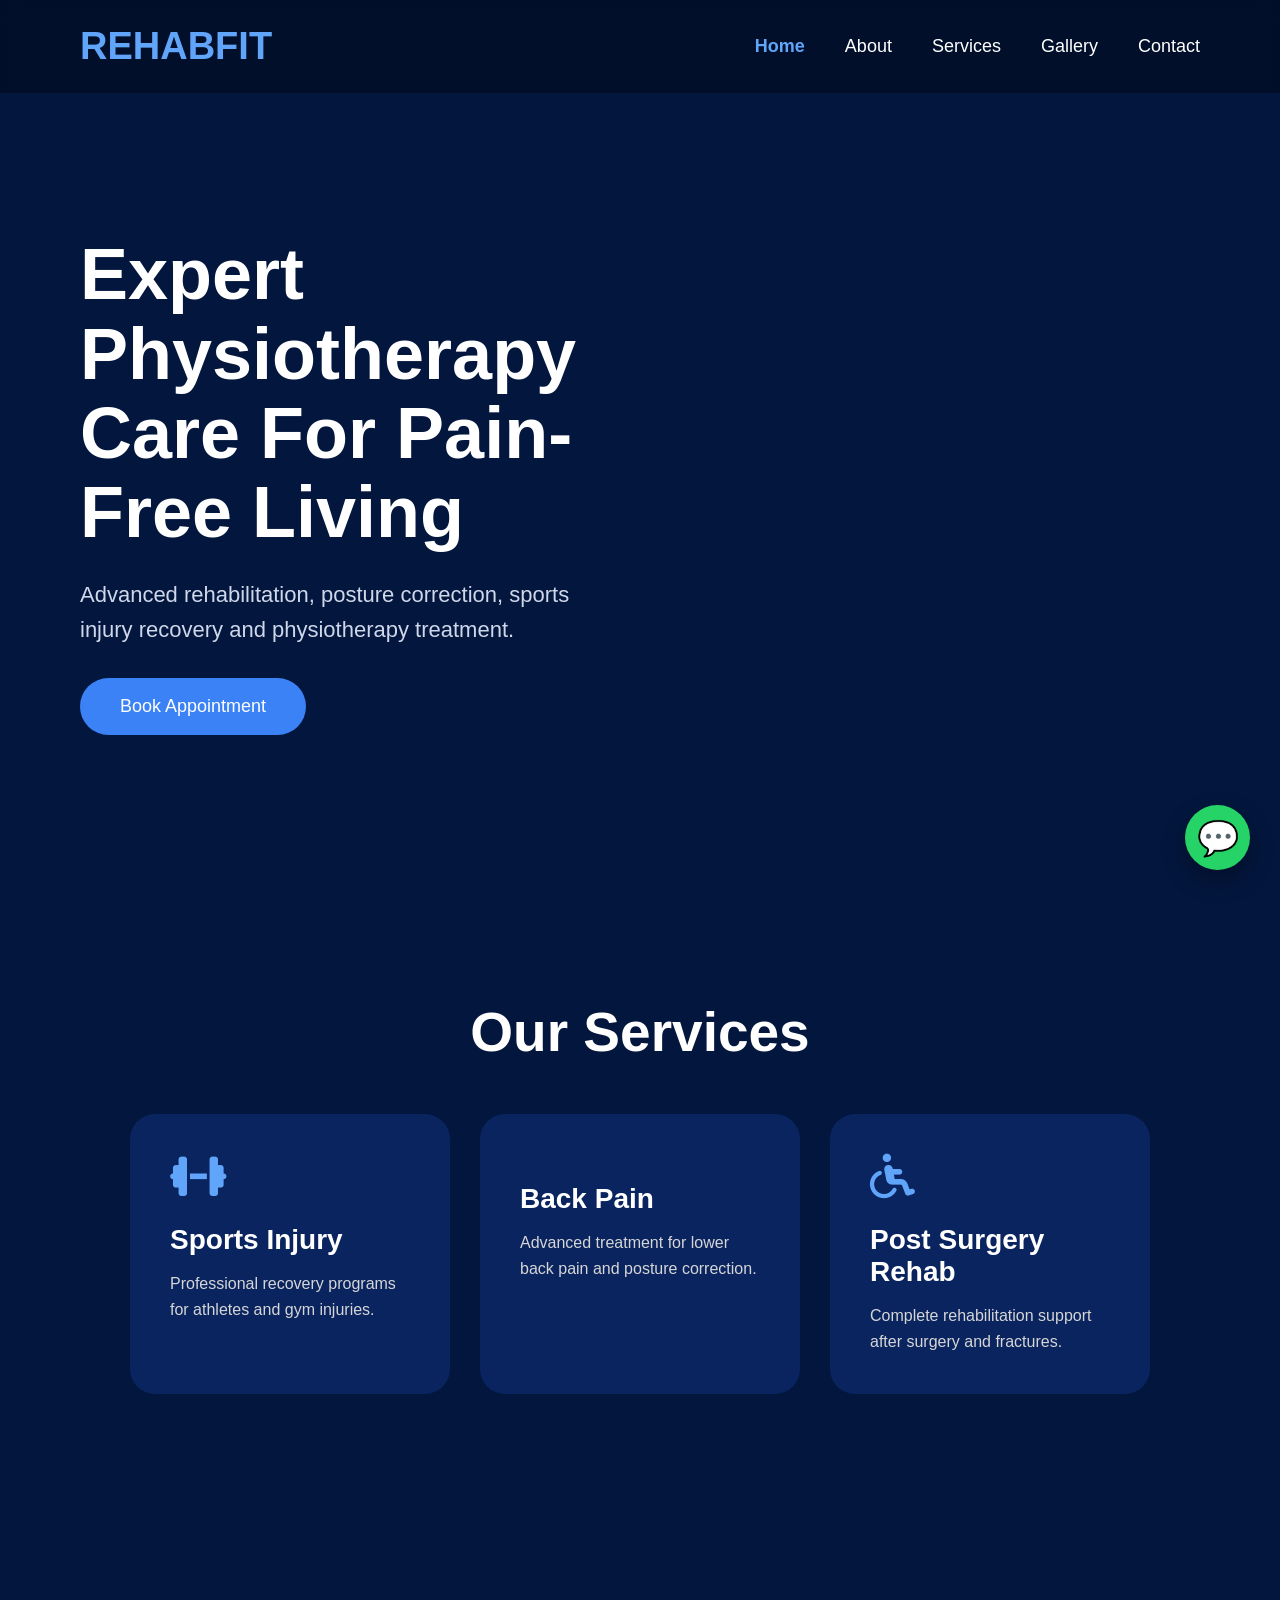
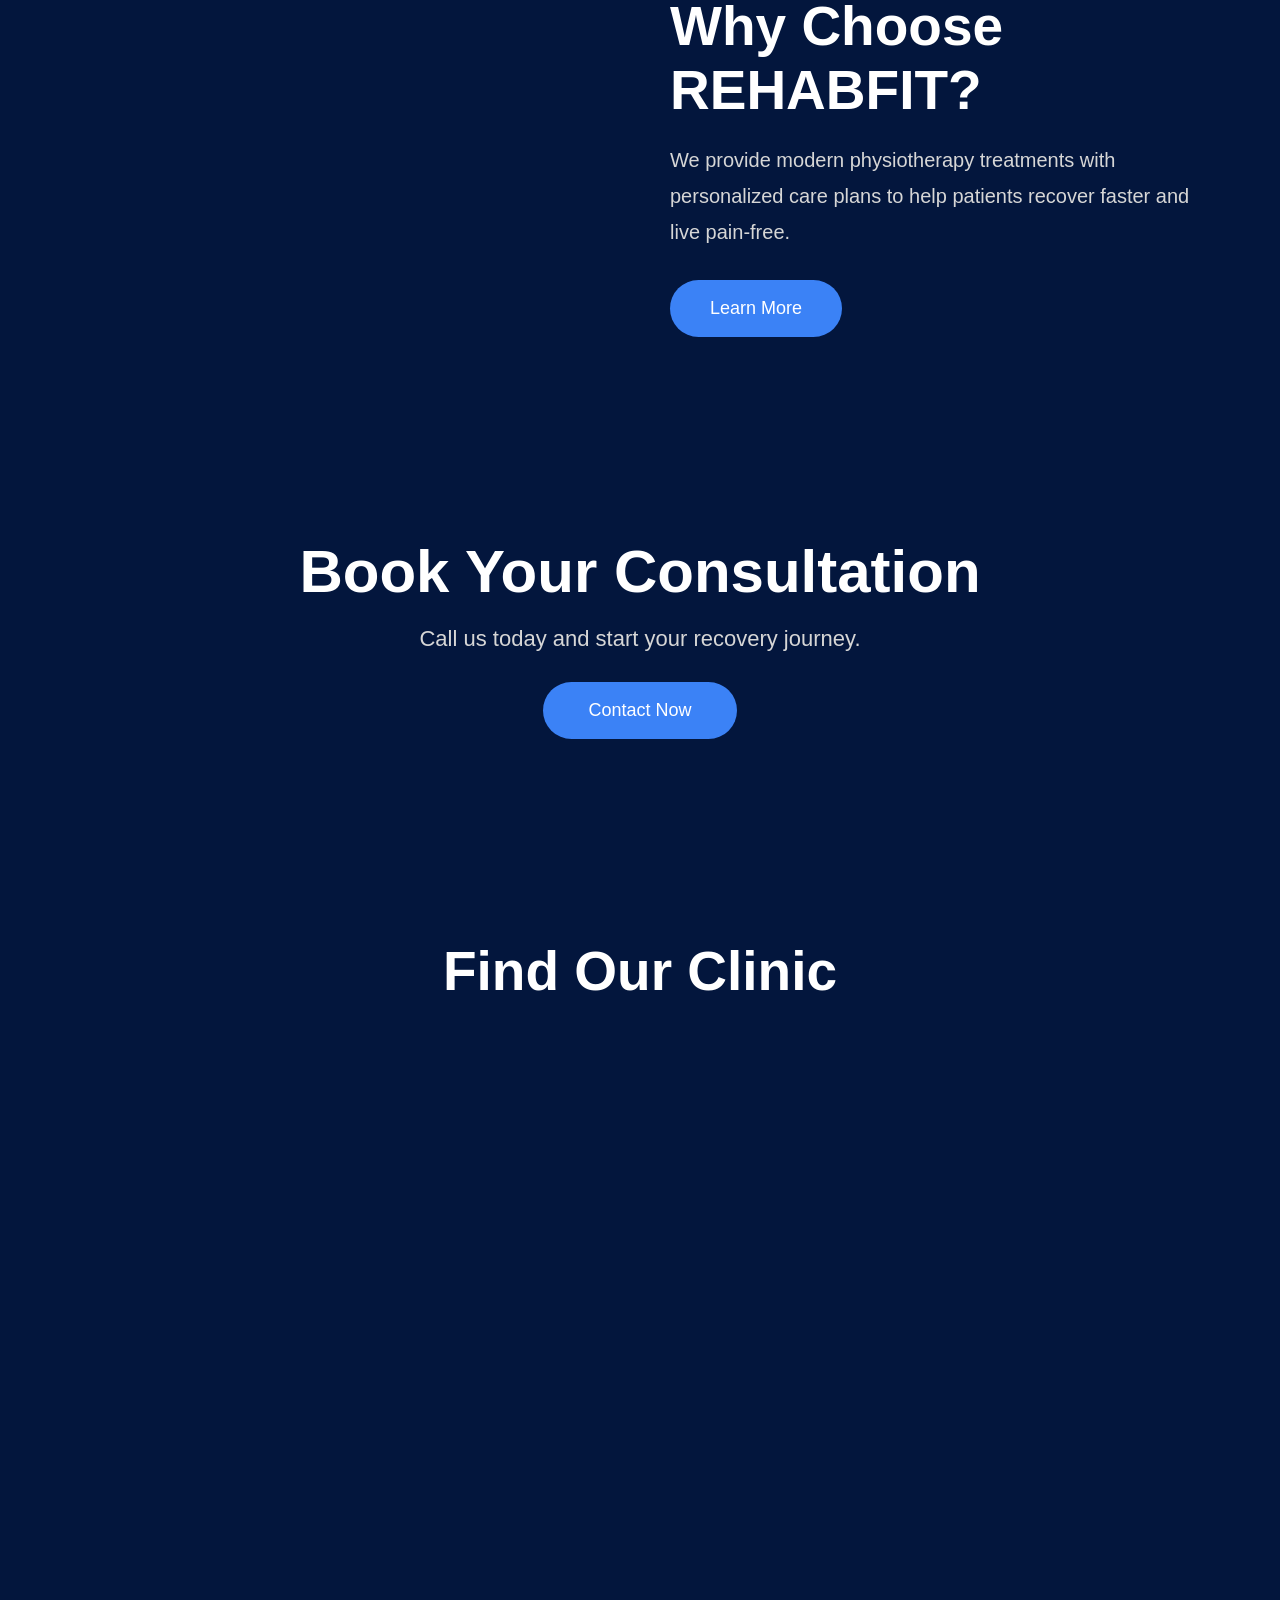
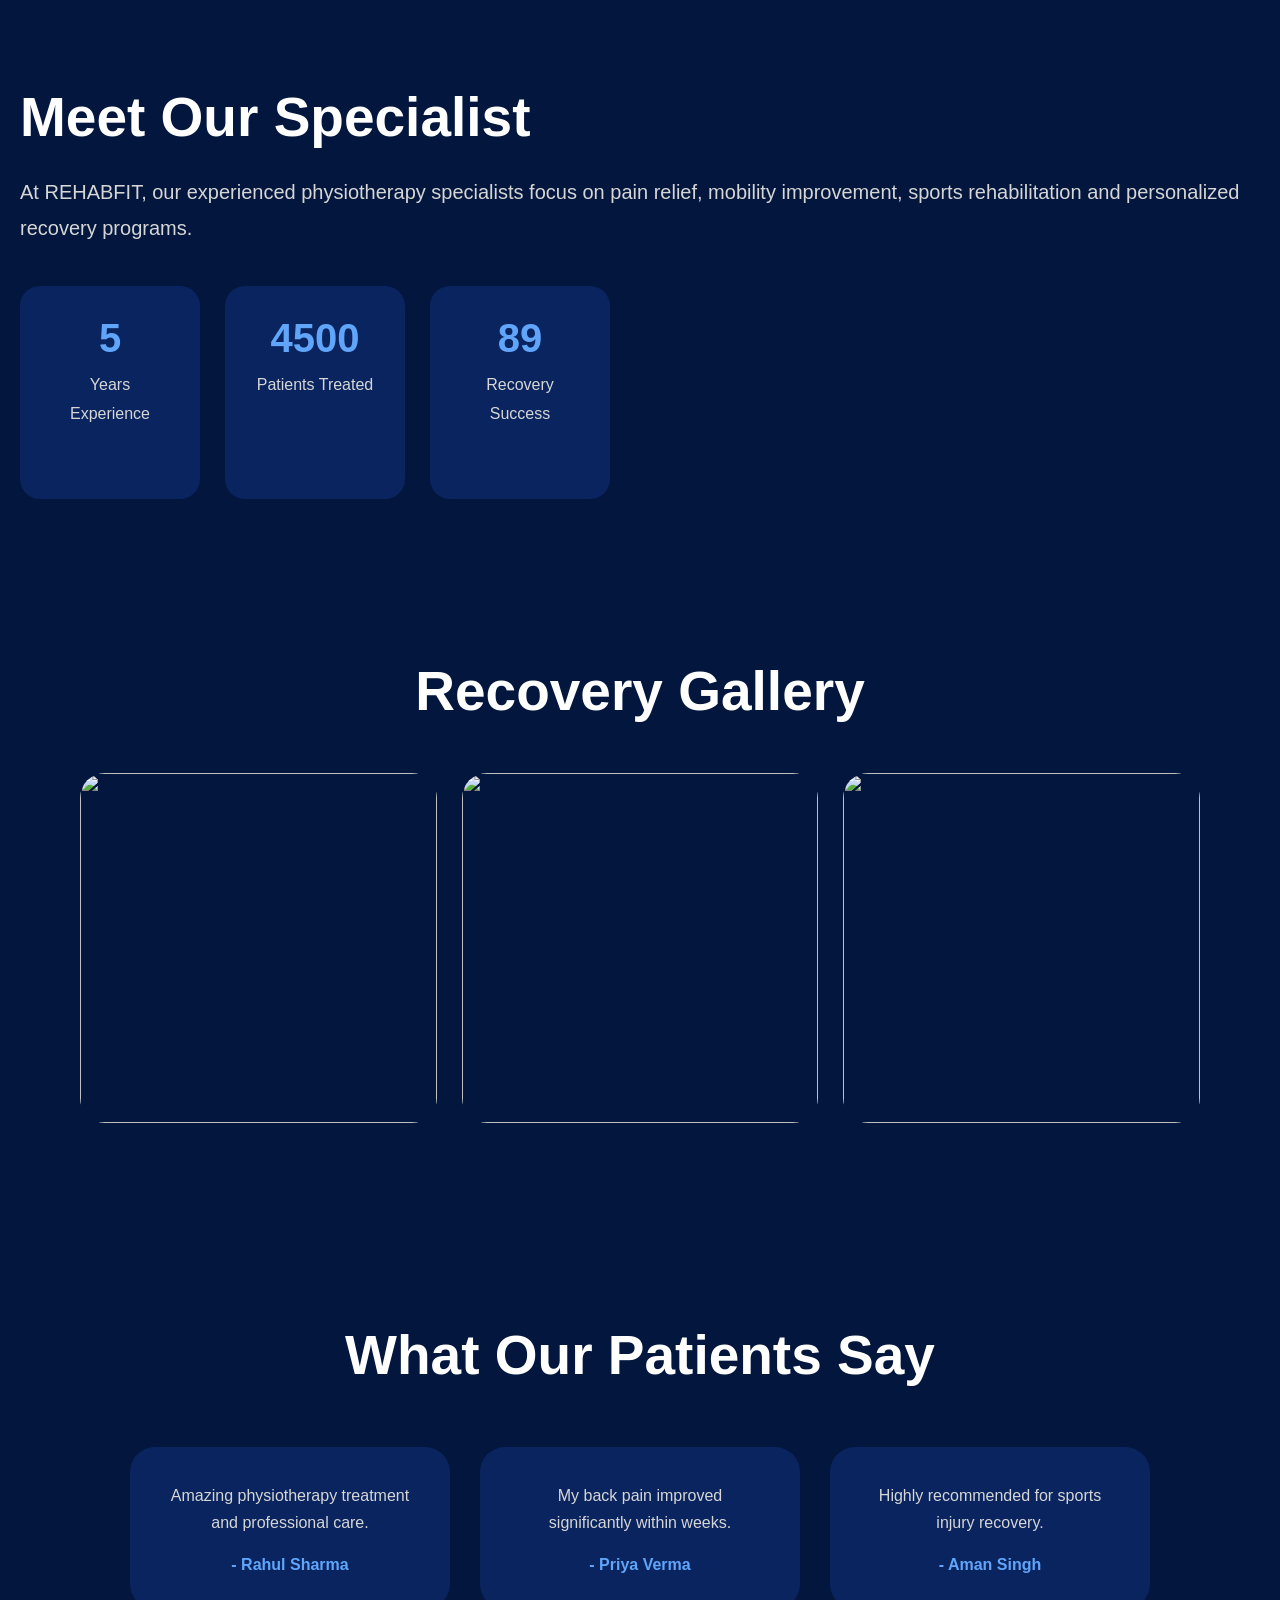
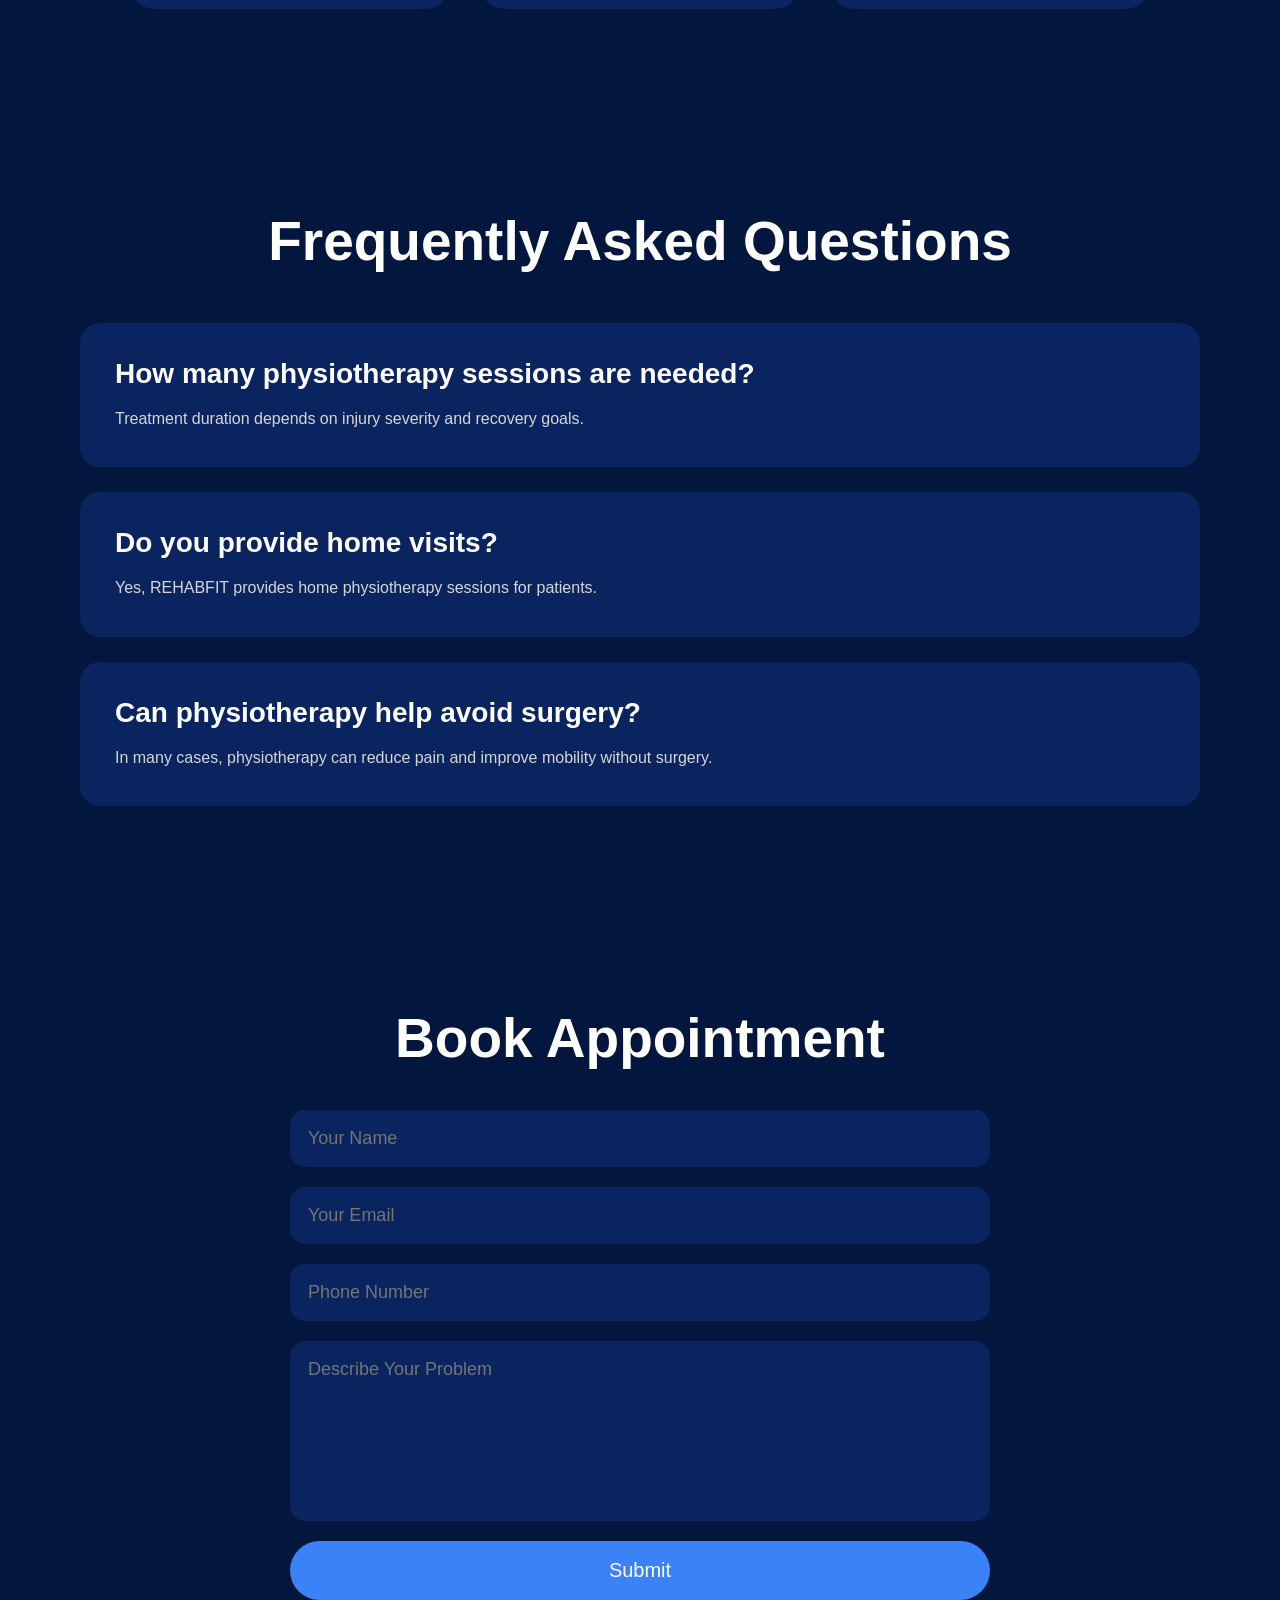
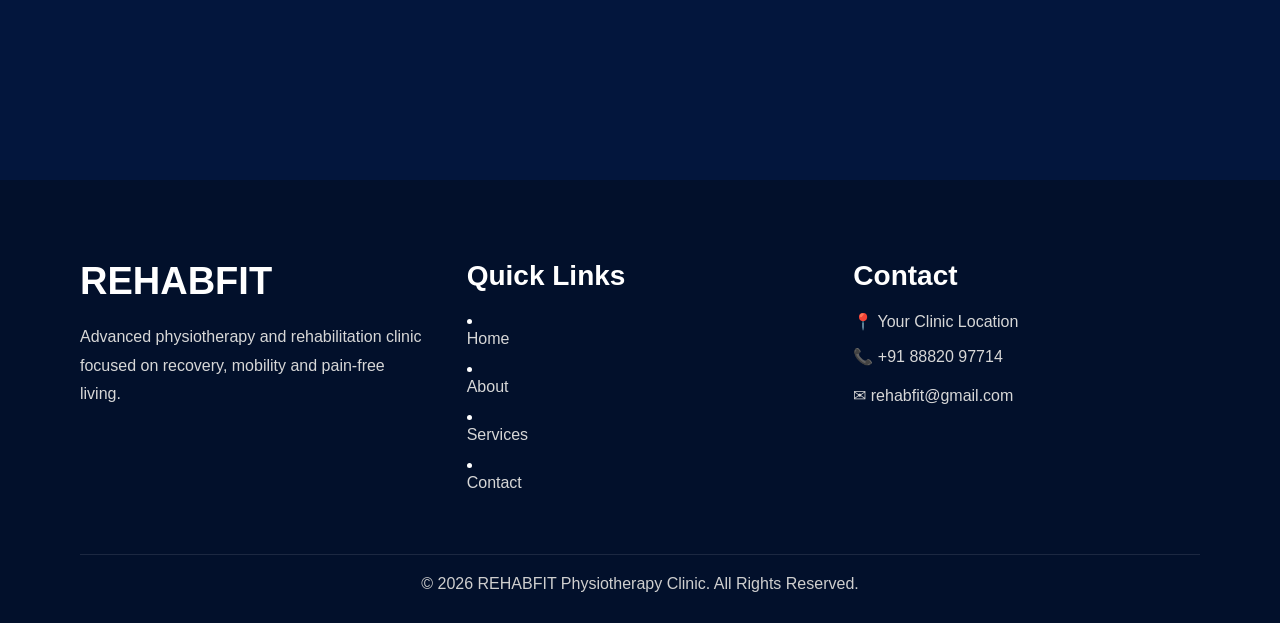
==== index.html @ 6aad3581 "Added mobile menu and premium footer" ====
<!DOCTYPE html>
<html lang="en">
<head>
  <meta charset="UTF-8" />
  <meta name="viewport" content="width=device-width, initial-scale=1.0"/>
  <title>REHABFIT Physiotherapy</title>
<link
    rel="stylesheet"
    href="https://unpkg.com/aos@2.3.1/dist/aos.css"
  />
    <link
    rel="stylesheet"
    href="https://cdnjs.cloudflare.com/ajax/libs/font-awesome/6.5.1/css/all.min.css"
  />
<link rel="stylesheet" href="style.css">

</head>

<body>
  <!-- LOADER -->

<div id="loader">

  <div class="spinner"></div>

  <h2>REHABFIT</h2>

</div>
<div id="progress-bar"></div>

  <!-- NAVBAR -->
<header>
  <nav class="navbar">

    <h1 class="logo">REHABFIT</h1>

    <div class="menu-toggle">
      ☰
    </div>

    <ul class="nav-links">
      <li><a class="active" href="index.html">Home</a></li>
      <li><a href="about.html">About</a></li>
      <li><a href="services.html">Services</a></li>
      <li><a href="gallery.html">Gallery</a></li>
      <li><a href="contact.html">Contact</a></li>
    </ul>

  </nav>
</header>

  <!-- HERO SECTION -->
  <section id="home" class="hero" data-aos="fade-up">

    <div class="hero-text">
      <h2>
        Expert Physiotherapy Care For Pain-Free Living
      </h2>

      <p>
        Advanced rehabilitation, posture correction, sports injury recovery and physiotherapy treatment.
      </p>

      <a href="#contact">
  <button>Book Appointment</button>
</a>
    </div>

    <div class="hero-image">
      <img src="https://images.unsplash.com/photo-1576091160550-2173dba999ef?q=80&w=1200&auto=format&fit=crop" alt="">
    </div>

  </section>

  <!-- SERVICES -->
  <section id="services" class="services" data-aos="fade-right">

    <h2>Our Services</h2>

    <div class="service-boxes">

      <div class="card">
  <i class="fa-solid fa-dumbbell"></i>

  <h3>Sports Injury</h3>

  <p>
    Professional recovery programs for athletes and gym injuries.
  </p>
</div>

      <div class="card">
  <i class="fa-solid fa-spine"></i>

  <h3>Back Pain</h3>

  <p>
    Advanced treatment for lower back pain and posture correction.
  </p>
</div>

      <div class="card">
  <i class="fa-solid fa-wheelchair"></i>

  <h3>Post Surgery Rehab</h3>

  <p>
    Complete rehabilitation support after surgery and fractures.
  </p>
</div>

    </div>

  </section>

  <!-- ABOUT -->
<section id="about" class="about" data-aos="fade-left">
    <div class="about-image">
      <img src="https://images.unsplash.com/photo-1516549655169-df83a0774514?q=80&w=1200&auto=format&fit=crop" alt="">
    </div>

    <div class="about-text">
      <h2>Why Choose REHABFIT?</h2>

      <p>
        We provide modern physiotherapy treatments with personalized care plans to help patients recover faster and live pain-free.
      </p>

      <a href="#about">
  <a href="about.html">
  <button>Learn More</button>
</a>
    </div>

  </section>

 <!-- CONTACT -->
<section id="contact" class="contact">

  <h2>Book Your Consultation</h2>

  <p>Call us today and start your recovery journey.</p>

  <a href="https://wa.me/918882097714" target="_blank">
    <button>Contact Now</button>
  </a>

  </section>

  <!-- GOOGLE MAP -->

<section class="map" data-aos="fade-right">

  <h2>Find Our Clinic</h2>

  <iframe
    src="https://www.google.com/maps?q=RehabFit&output=embed"
    width="100%"
    height="400"
    style="border:0;"
    allowfullscreen=""
    loading="lazy">
  </iframe>

</section>
  <!-- DOCTOR SECTION -->

<section class="doctor" data-aos="fade-up">
  <div class="doctor-image">
    <img src="https://images.unsplash.com/photo-1612349317150-e413f6a5b16d?q=80&w=1200&auto=format&fit=crop" alt="">
  </div>

  <div class="doctor-text">

    <h2>Meet Our Specialist</h2>

    <p>
      At REHABFIT, our experienced physiotherapy specialists focus on pain relief,
      mobility improvement, sports rehabilitation and personalized recovery programs.
    </p>

    <div class="stats">

      <div class="stat-box">
        <h3 class="counter" data-target="5">0</h3>
        <p>Years Experience</p>
      </div>

      <div class="stat-box">
        <h3 class="counter" data-target="5000">0</h3>
        <p>Patients Treated</p>
      </div>

      <div class="stat-box">
        <h3 class="counter" data-target="98">0</h3>
        <p>Recovery Success</p>
      </div>

    </div>

  </div>

</section>
<!-- GALLERY -->

<section class="gallery" data-aos="zoom-in">

  <h2>Recovery Gallery</h2>

  <div class="gallery-grid">

    <img src="https://images.unsplash.com/photo-1518611012118-696072aa579a?q=80&w=1200&auto=format&fit=crop">

    <img src="https://images.unsplash.com/photo-1571019614242-c5c5dee9f50b?q=80&w=1200&auto=format&fit=crop">

    <img src="https://images.unsplash.com/photo-1517836357463-d25dfeac3438?q=80&w=1200&auto=format&fit=crop">

  </div>

</section>
  <!-- TESTIMONIALS -->

<section class="testimonials" data-aos="zoom-in">
  <h2>What Our Patients Say</h2>

  <div class="review-container">

    <div class="review">
      <p>
        Amazing physiotherapy treatment and professional care.
      </p>

      <h4>- Rahul Sharma</h4>
    </div>

    <div class="review">
      <p>
        My back pain improved significantly within weeks.
      </p>

      <h4>- Priya Verma</h4>
    </div>

    <div class="review">
      <p>
        Highly recommended for sports injury recovery.
      </p>

      <h4>- Aman Singh</h4>
    </div>

  </div>

</section>
<!-- FAQ SECTION -->

<section class="faq">

  <h2>Frequently Asked Questions</h2>

  <div class="faq-container">

    <div class="faq-box">
      <h3>How many physiotherapy sessions are needed?</h3>

      <p>
        Treatment duration depends on injury severity and recovery goals.
      </p>
    </div>

    <div class="faq-box">
      <h3>Do you provide home visits?</h3>

      <p>
        Yes, REHABFIT provides home physiotherapy sessions for patients.
      </p>
    </div>

    <div class="faq-box">
      <h3>Can physiotherapy help avoid surgery?</h3>

      <p>
        In many cases, physiotherapy can reduce pain and improve mobility without surgery.
      </p>
    </div>

  </div>

</section>
<!-- APPOINTMENT FORM -->

<section class="appointment" data-aos="fade-up">
  <h2>Book Appointment</h2>

  <form>

    <input type="text" placeholder="Your Name">

    <input type="email" placeholder="Your Email">

    <input type="text" placeholder="Phone Number">

    <textarea placeholder="Describe Your Problem"></textarea>

    <button type="submit">Submit</button>

  </form>

</section>

<!-- FOOTER -->

<footer class="footer">

  <div class="footer-container">

    <div class="footer-box">
      <h2>REHABFIT</h2>

      <p>
        Advanced physiotherapy and rehabilitation clinic focused on recovery,
        mobility and pain-free living.
      </p>
    </div>

    <div class="footer-box">
      <h3>Quick Links</h3>

<li><a href="#home">Home</a></li>
<li><a href="#about">About</a></li>
<li><a href="#services">Services</a></li>
<li><a href="#contact">Contact</a></li>
    </div>

    <div class="footer-box">
      <h3>Contact</h3>

      <a 
  href="https://maps.app.goo.gl/jKjC3RJqLo8hixW28" 
  target="_blank"
>
  📍 Your Clinic Location
</a>
      <p>📞 +91 88820 97714</p>
      <p>✉ rehabfit@gmail.com</p>
    </div>

  </div>

  <div class="footer-bottom">
    © 2026 REHABFIT Physiotherapy Clinic. All Rights Reserved.
  </div>

</footer>

<!-- WHATSAPP -->

<script src="https://unpkg.com/aos@2.3.1/dist/aos.js"></script>

<script>
  AOS.init({
    duration: 1000,
    once: true
  });
</script>
<script>
const counters = document.querySelectorAll('.counter');

counters.forEach(counter => {
    counter.innerText = '0';

    const updateCounter = () => {
        const target = +counter.getAttribute('data-target') || +counter.innerText;
        const current = +counter.innerText;

        const increment = target / 100;

        if(current < target){
            counter.innerText = `${Math.ceil(current + increment)}`;
            setTimeout(updateCounter, 30);
        }
    }

    updateCounter();
});
</script>
<script>

const menuToggle = document.querySelector(".menu-toggle");
const navLinks = document.querySelector(".nav-links");

menuToggle.addEventListener("click", () => {
    navLinks.classList.toggle("active");
});

</script>
<a
  href="https://wa.me/918882097714"
  class="whatsapp-float"
  target="_blank"
>
  💬
</a>
<script>

window.addEventListener("load", () => {

  document.getElementById("loader").style.display = "none";

});

</script>
<script>

window.onscroll = () => {

    let scrollTop = document.documentElement.scrollTop;

    let height =
        document.documentElement.scrollHeight -
        document.documentElement.clientHeight;

    let scrolled = (scrollTop / height) * 100;

    document.getElementById("progress-bar").style.width =
        scrolled + "%";
};

</script>

</body>
</html>
---- style.css ----
*{
    margin:0;
    padding:0;
    box-sizing:border-box;
    font-family:Arial, Helvetica, sans-serif;
    scroll-behavior:smooth;
}

body{
    background:#03163d;
    color:white;
    overflow-x:hidden;
}

/* NAVBAR */

.navbar{
    position:fixed;
    top:0;
    width:100%;
    display:flex;
    justify-content:space-between;
    align-items:center;
    padding:25px 80px;
    background:rgba(0,0,0,0.3);
    backdrop-filter:blur(10px);
    z-index:1000;
}

.logo{
    font-size:38px;
    font-weight:bold;
    color:#60a5fa;
}

.nav-links{
    display:flex;
    list-style:none;
    gap:40px;
}

.nav-links a{
    text-decoration:none;
    color:white;
    font-size:18px;
    transition:0.3s;
}

.nav-links a:hover{
    color:#60a5fa;
}

/* HERO */

.hero{
    min-height:100vh;
    display:flex;
    justify-content:space-between;
    align-items:center;
    padding:150px 80px 80px;
    gap:60px;
}

.hero-text{
    width:50%;
    animation:slideLeft 1s ease;
}

.hero-text h2{
    font-size:72px;
    line-height:1.1;
    margin-bottom:25px;
}

.hero-text p{
    font-size:22px;
    color:#cfd7ea;
    margin-bottom:30px;
    line-height:1.6;
}

.hero-text button{
    padding:18px 40px;
    border:none;
    border-radius:40px;
    background:#3b82f6;
    color:white;
    font-size:18px;
    cursor:pointer;
    transition:0.3s;
}

.hero-text button:hover{
    transform:translateY(-5px);
    box-shadow:0 10px 30px rgba(59,130,246,0.4);
}

.hero-image{
    width:50%;
    animation:slideRight 1s ease;
}

.hero-image img{
    width:100%;
    border-radius:30px;
    box-shadow:0 20px 40px rgba(0,0,0,0.4);
}

/* SERVICES */

.services{
    padding:100px 80px;
}

.services h2{
    font-size:55px;
    margin-bottom:50px;
    text-align:center;
}

.service-boxes{
    display:flex;
    gap:30px;
    flex-wrap:wrap;
    justify-content:center;
}

.card{
    background:#0a245f;
    padding:40px;
    border-radius:25px;
    width:320px;
    transition:0.4s;
}

.card:hover{
    transform:translateY(-10px);
    background:#12347d;
}

.card h3{
    font-size:28px;
    margin-bottom:15px;
}

.card p{
    color:#d6d6d6;
    line-height:1.6;
}

/* ABOUT */

.about{
    display:flex;
    align-items:center;
    gap:60px;
    padding:100px 80px;
}

.about-image{
    width:50%;
}

.about-image img{
    width:100%;
    border-radius:25px;
}

.about-text{
    width:50%;
}

.about-text h2{
    font-size:55px;
    margin-bottom:20px;
}

.about-text p{
    font-size:20px;
    line-height:1.8;
    margin-bottom:30px;
    color:#d6d6d6;
}

.about-text button{
    padding:18px 40px;
    border:none;
    border-radius:40px;
    background:#3b82f6;
    color:white;
    font-size:18px;
}

/* TESTIMONIALS */

.testimonials{
    padding:100px 80px;
    text-align:center;
}

.testimonials h2{
    font-size:55px;
    margin-bottom:60px;
}

.review-container{
    display:flex;
    gap:30px;
    justify-content:center;
    flex-wrap:wrap;
}

.review{
    background:#0a245f;
    padding:35px;
    border-radius:25px;
    width:320px;
}

.review p{
    color:#d6d6d6;
    line-height:1.7;
    margin-bottom:20px;
}

.review h4{
    color:#60a5fa;
}

/* CONTACT */

.contact{
    text-align:center;
    padding:100px 20px;
}

.contact h2{
    font-size:60px;
    margin-bottom:20px;
}

.contact p{
    font-size:22px;
    margin-bottom:30px;
    color:#d6d6d6;
}

.contact button{
    padding:18px 45px;
    border:none;
    border-radius:40px;
    background:#3b82f6;
    color:white;
    font-size:18px;
}

/* WHATSAPP BUTTON */

.whatsapp{
    position:fixed;
    right:20px;
    bottom:20px;
    background:#25D366;
    color:white;
    padding:18px 22px;
    border-radius:50%;
    font-size:28px;
    text-decoration:none;
    box-shadow:0 10px 25px rgba(0,0,0,0.3);
}

/* ANIMATIONS */

@keyframes slideLeft{
    from{
        opacity:0;
        transform:translateX(-80px);
    }
    to{
        opacity:1;
        transform:translateX(0);
    }
}

@keyframes slideRight{
    from{
        opacity:0;
        transform:translateX(80px);
    }
    to{
        opacity:1;
        transform:translateX(0);
    }
}

/* MOBILE */

@media(max-width:900px){

    .navbar{
        padding:20px;
    }

    .nav-links{
        display:none;
    }

    .hero{
        flex-direction:column;
        padding:140px 20px 40px;
    }

    .hero-text,
    .hero-image,
    .about-text,
    .about-image{
        width:100%;
    }

    .hero-text h2{
        font-size:45px;
    }

    .about{
        flex-direction:column;
        padding:50px 20px;
    }

    .services{
        padding:60px 20px;
    }

    .testimonials{
        padding:60px 20px;
    }

    .contact h2{
        font-size:42px;
    }
}
/* APPOINTMENT */

.appointment{
    padding:100px 20px;
    text-align:center;
}

.appointment h2{
    font-size:55px;
    margin-bottom:40px;
}

form{
    max-width:700px;
    margin:auto;
    display:flex;
    flex-direction:column;
    gap:20px;
}

input,
textarea{
    padding:18px;
    border:none;
    border-radius:15px;
    font-size:18px;
    background:#0a245f;
    color:white;
}

textarea{
    height:180px;
    resize:none;
}

form button{
    padding:18px;
    border:none;
    border-radius:40px;
    background:#3b82f6;
    color:white;
    font-size:20px;
    cursor:pointer;
}
/* DOCTOR SECTION */

.doctor{
    display:flex;
    align-items:center;
    justify-content:space-between;
    gap:60px;
    padding:100px 80px;
}

.doctor-image{
    width:45%;
}

.doctor-image img{
    width:100%;
    border-radius:30px;
}

.doctor-text{
    width:55%;
}

.doctor-text h2{
    font-size:55px;
    margin-bottom:25px;
}

.doctor-text p{
    font-size:20px;
    color:#d6d6d6;
    line-height:1.8;
    margin-bottom:40px;
}

.stats{
    display:flex;
    gap:25px;
    flex-wrap:wrap;
}

.stat-box{
    background:#0a245f;
    padding:30px;
    border-radius:20px;
    width:180px;
    text-align:center;
}

.stat-box h3{
    font-size:40px;
    color:#60a5fa;
    margin-bottom:10px;
}

.stat-box p{
    font-size:16px;
}
.doctor{
    flex-direction:column;
    padding:60px 20px;
}

.doctor-image,
.doctor-text{
    width:100%;
}
.map{
    padding:100px 80px;
}

.map h2{
    text-align:center;
    font-size:55px;
    margin-bottom:40px;
}

.map iframe{
    border-radius:25px;
}

/* MAP */

.map-container{
    margin-top:50px;
    border-radius:25px;
    overflow:hidden;
}
.gallery{
    padding:100px 80px;
}

.gallery h2{
    text-align:center;
    font-size:55px;
    margin-bottom:50px;
}

.gallery-grid{
    display:grid;
    grid-template-columns:repeat(3,1fr);
    gap:25px;
}

.gallery-grid img{
    width:100%;
    border-radius:25px;
    height:350px;
    object-fit:cover;
    transition:0.4s;
}

.gallery-grid img:hover{
    transform:scale(1.05);
}
/* PREMIUM FOOTER */

.footer{
    background:#02112f;
    padding:80px 20px 30px;
}

.footer-container{
    display:flex;
    justify-content:space-between;
    gap:40px;
    flex-wrap:wrap;
}

.footer-box{
    width:300px;
}

.footer-box h2,
.footer-box h3{
    margin-bottom:20px;
}

.footer-box p{
    color:#cbd5e1;
    line-height:1.8;
    margin-bottom:10px;
}

.footer-box a{
    display:block;
    color:#cbd5e1;
    text-decoration:none;
    margin-bottom:12px;
}

.footer-box a:hover{
    color:#60a5fa;
}

.footer-bottom{
    text-align:center;
    margin-top:50px;
    color:#94a3b8;
}
/* MOBILE MENU */

.menu-toggle{
    display:none;
    font-size:35px;
    cursor:pointer;
}

@media(max-width:900px){

    .menu-toggle{
        display:block;
    }

    .nav-links{
        position:absolute;
        top:90px;
        right:0;
        background:#02112f;
        width:100%;
        flex-direction:column;
        align-items:center;
        padding:30px 0;
        display:none;
    }

    .nav-links.active{
        display:flex;
    }
}
/* WHATSAPP FLOAT */

.whatsapp-float{
    position:fixed;
    bottom:30px;
    right:30px;
    width:65px;
    height:65px;
    background:#25d366;
    color:white;
    border-radius:50%;
    display:flex;
    align-items:center;
    justify-content:center;
    font-size:34px;
    text-decoration:none;
    box-shadow:0 10px 25px rgba(0,0,0,0.3);
    z-index:999;
    transition:0.3s;
}

.whatsapp-float:hover{
    transform:scale(1.1);
}
/* FOOTER */

.footer{
    background:#02102b;
    padding:80px 80px 30px;
    margin-top:80px;
}

.footer-content{
    display:flex;
    justify-content:space-between;
    gap:50px;
    flex-wrap:wrap;
}

.footer-box{
    flex:1;
    min-width:250px;
}

.footer-box h2{
    font-size:38px;
    margin-bottom:20px;
}

.footer-box h3{
    font-size:28px;
    margin-bottom:20px;
}

.footer-box p{
    color:#d7d7d7;
    line-height:1.8;
    margin-bottom:10px;
}

.footer-box a{
    display:block;
    color:#d7d7d7;
    text-decoration:none;
    margin-bottom:12px;
    transition:0.3s;
}

.footer-box a:hover{
    color:#3b82f6;
    transform:translateX(5px);
}

.footer-bottom{
    text-align:center;
    margin-top:50px;
    padding-top:20px;
    border-top:1px solid rgba(255,255,255,0.1);
    color:#cfcfcf;
}
.card i{
    font-size:45px;
    color:#60a5fa;
    margin-bottom:25px;
    transition:0.3s;
}

.card:hover i{
    transform:scale(1.2) rotate(5deg);
}
.footer-box a{
    color:#d7d7d7;
    text-decoration:none;
    margin-bottom:12px;
    display:block;
    transition:0.3s;
}

.footer-box a:hover{
    color:#3b82f6;
    transform:translateX(5px);
}/* FAQ */

.faq{
    padding:100px 80px;
}

.faq h2{
    text-align:center;
    font-size:55px;
    margin-bottom:50px;
}

.faq-container{
    display:flex;
    flex-direction:column;
    gap:25px;
}

.faq-box{
    background:#0a245f;
    padding:35px;
    border-radius:20px;
    transition:0.3s;
}

.faq-box:hover{
    transform:translateY(-5px);
    background:#12347d;
}

.faq-box h3{
    margin-bottom:15px;
    font-size:28px;
}

.faq-box p{
    color:#d6d6d6;
    line-height:1.7;
}
/* LOADER */

#loader{
    position:fixed;
    width:100%;
    height:100vh;
    background:#03163d;
    display:flex;
    flex-direction:column;
    justify-content:center;
    align-items:center;
    z-index:99999;
}

.spinner{
    width:80px;
    height:80px;
    border:8px solid rgba(255,255,255,0.2);
    border-top:8px solid #60a5fa;
    border-radius:50%;
    animation:spin 1s linear infinite;
    margin-bottom:25px;
}

#loader h2{
    font-size:42px;
    letter-spacing:3px;
    color:white;
}

@keyframes spin{
    100%{
        transform:rotate(360deg);
    }
}
/* SCROLL PROGRESS BAR */

#progress-bar{
    position:fixed;
    top:0;
    left:0;
    width:0%;
    height:5px;
    background:#60a5fa;
    z-index:999999;
    transition:0.1s;
}
/* ACTIVE NAVBAR */

.nav-links a.active{
    color:#60a5fa;
    font-weight:bold;
}
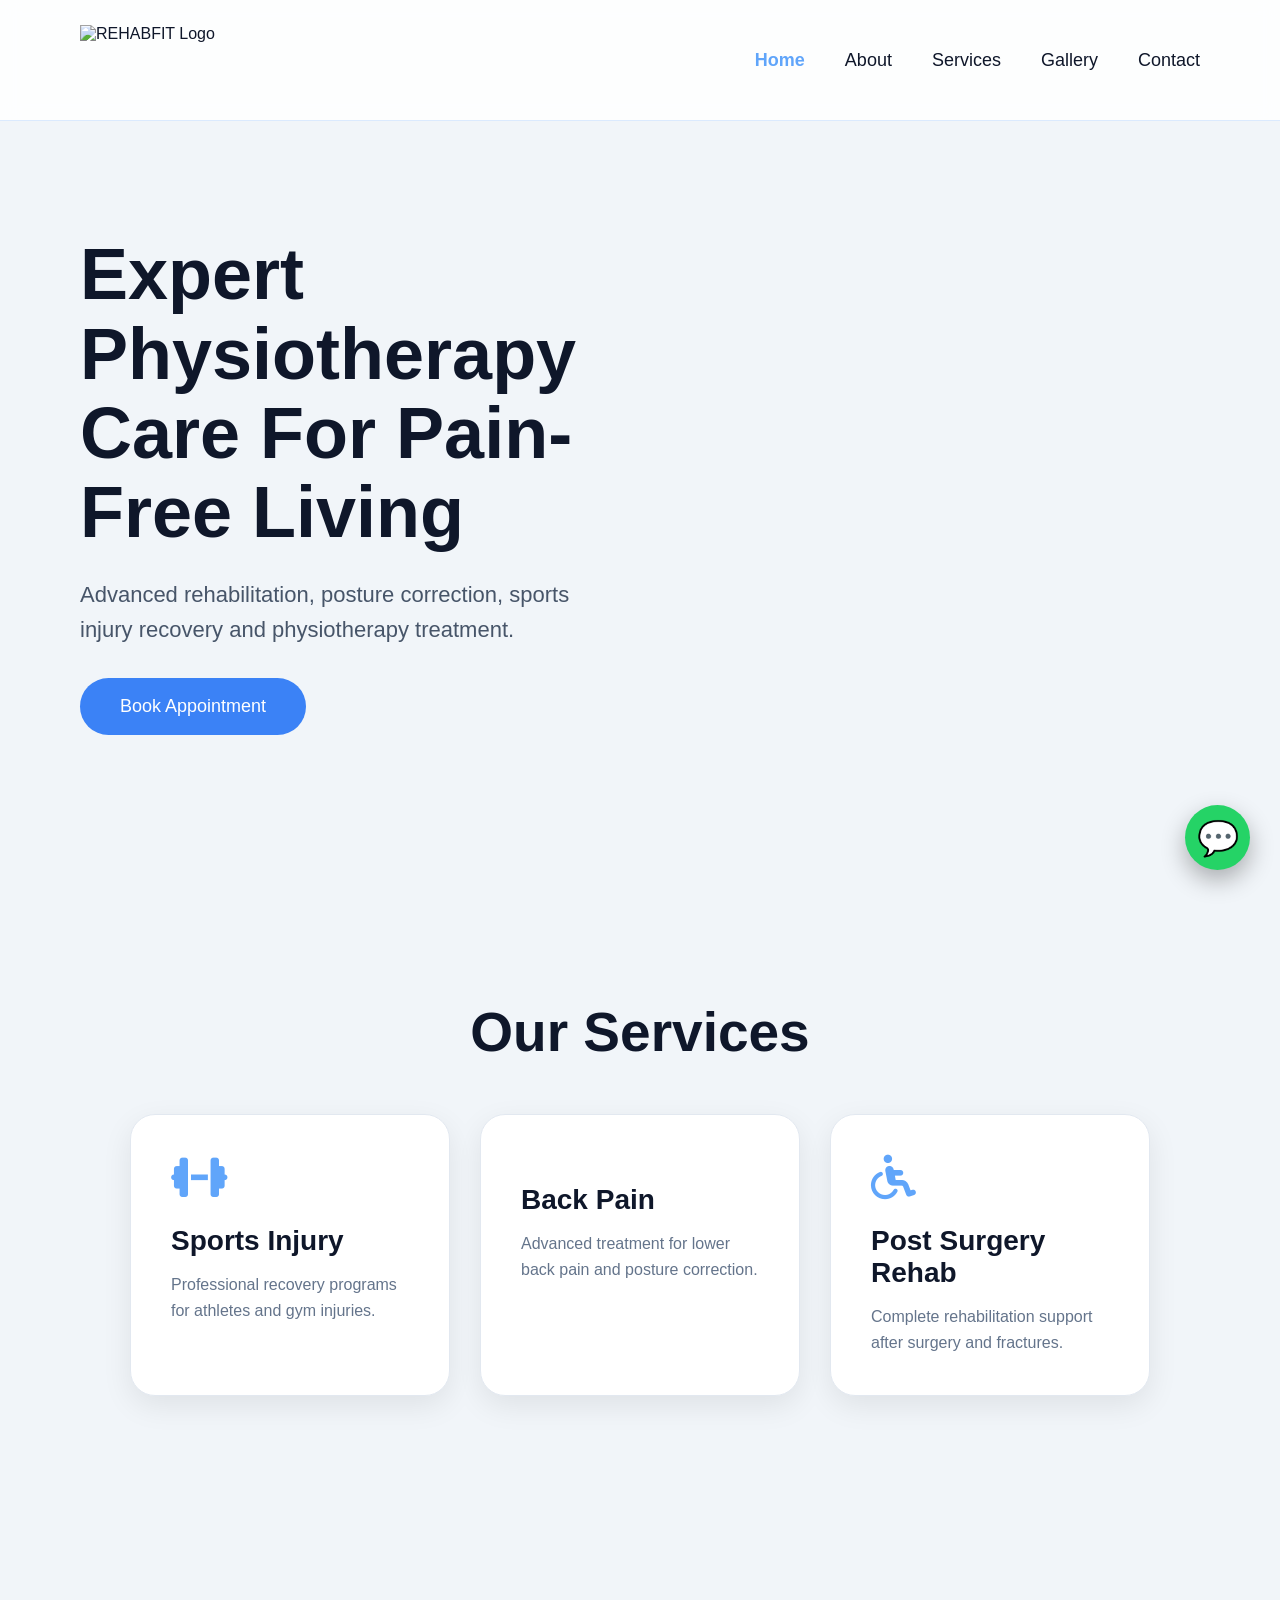
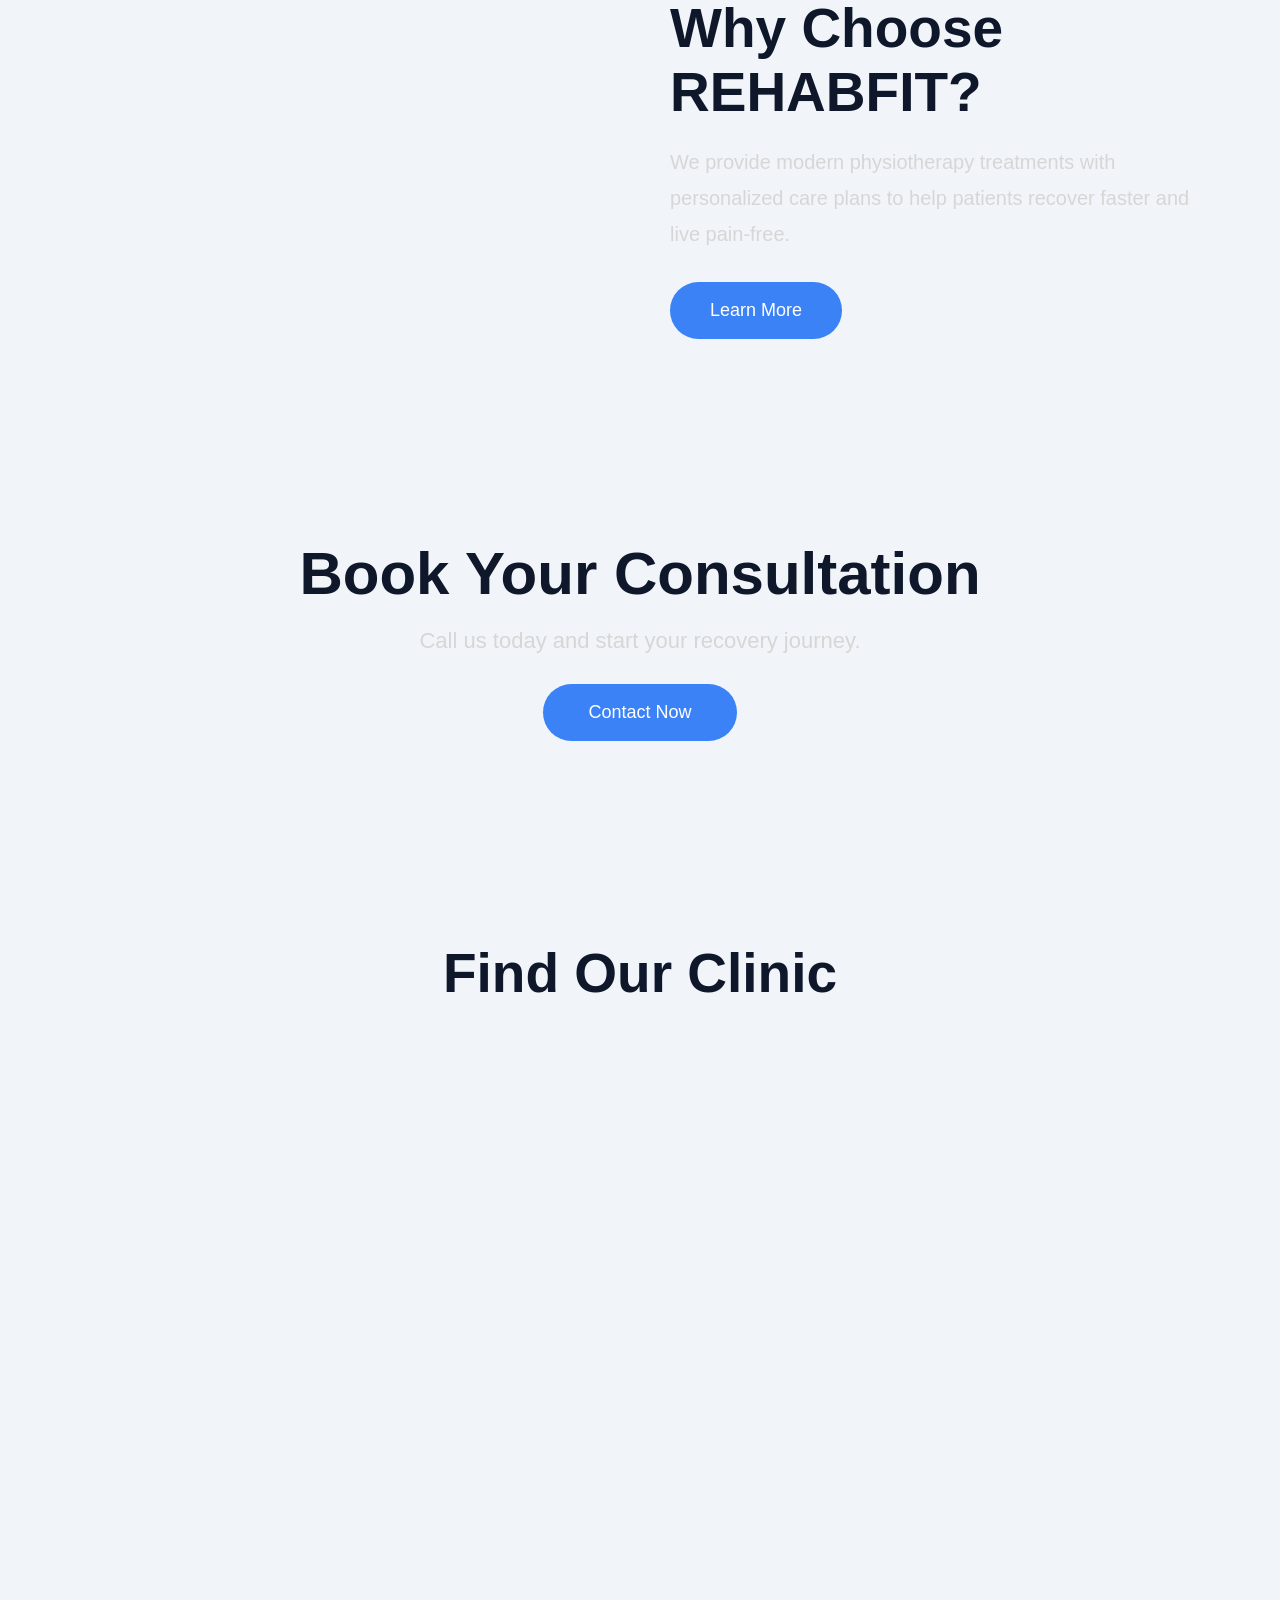
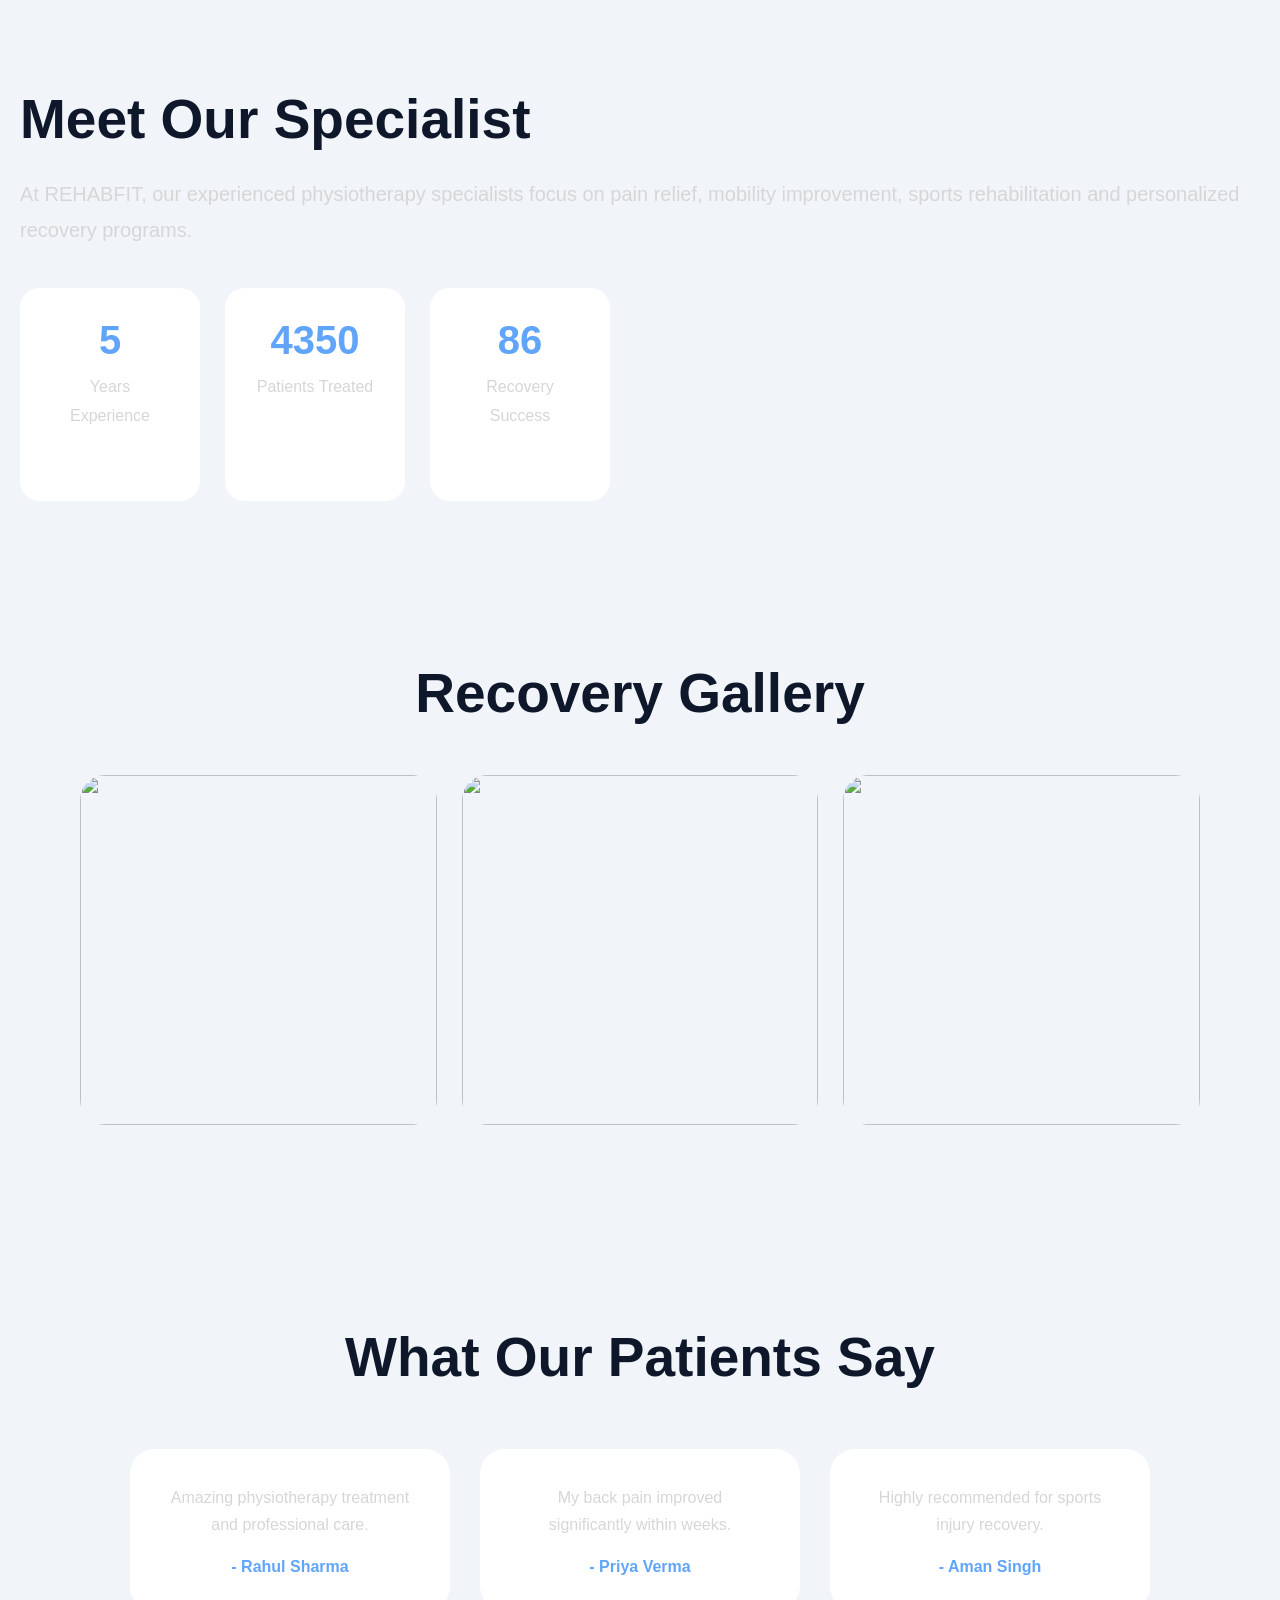
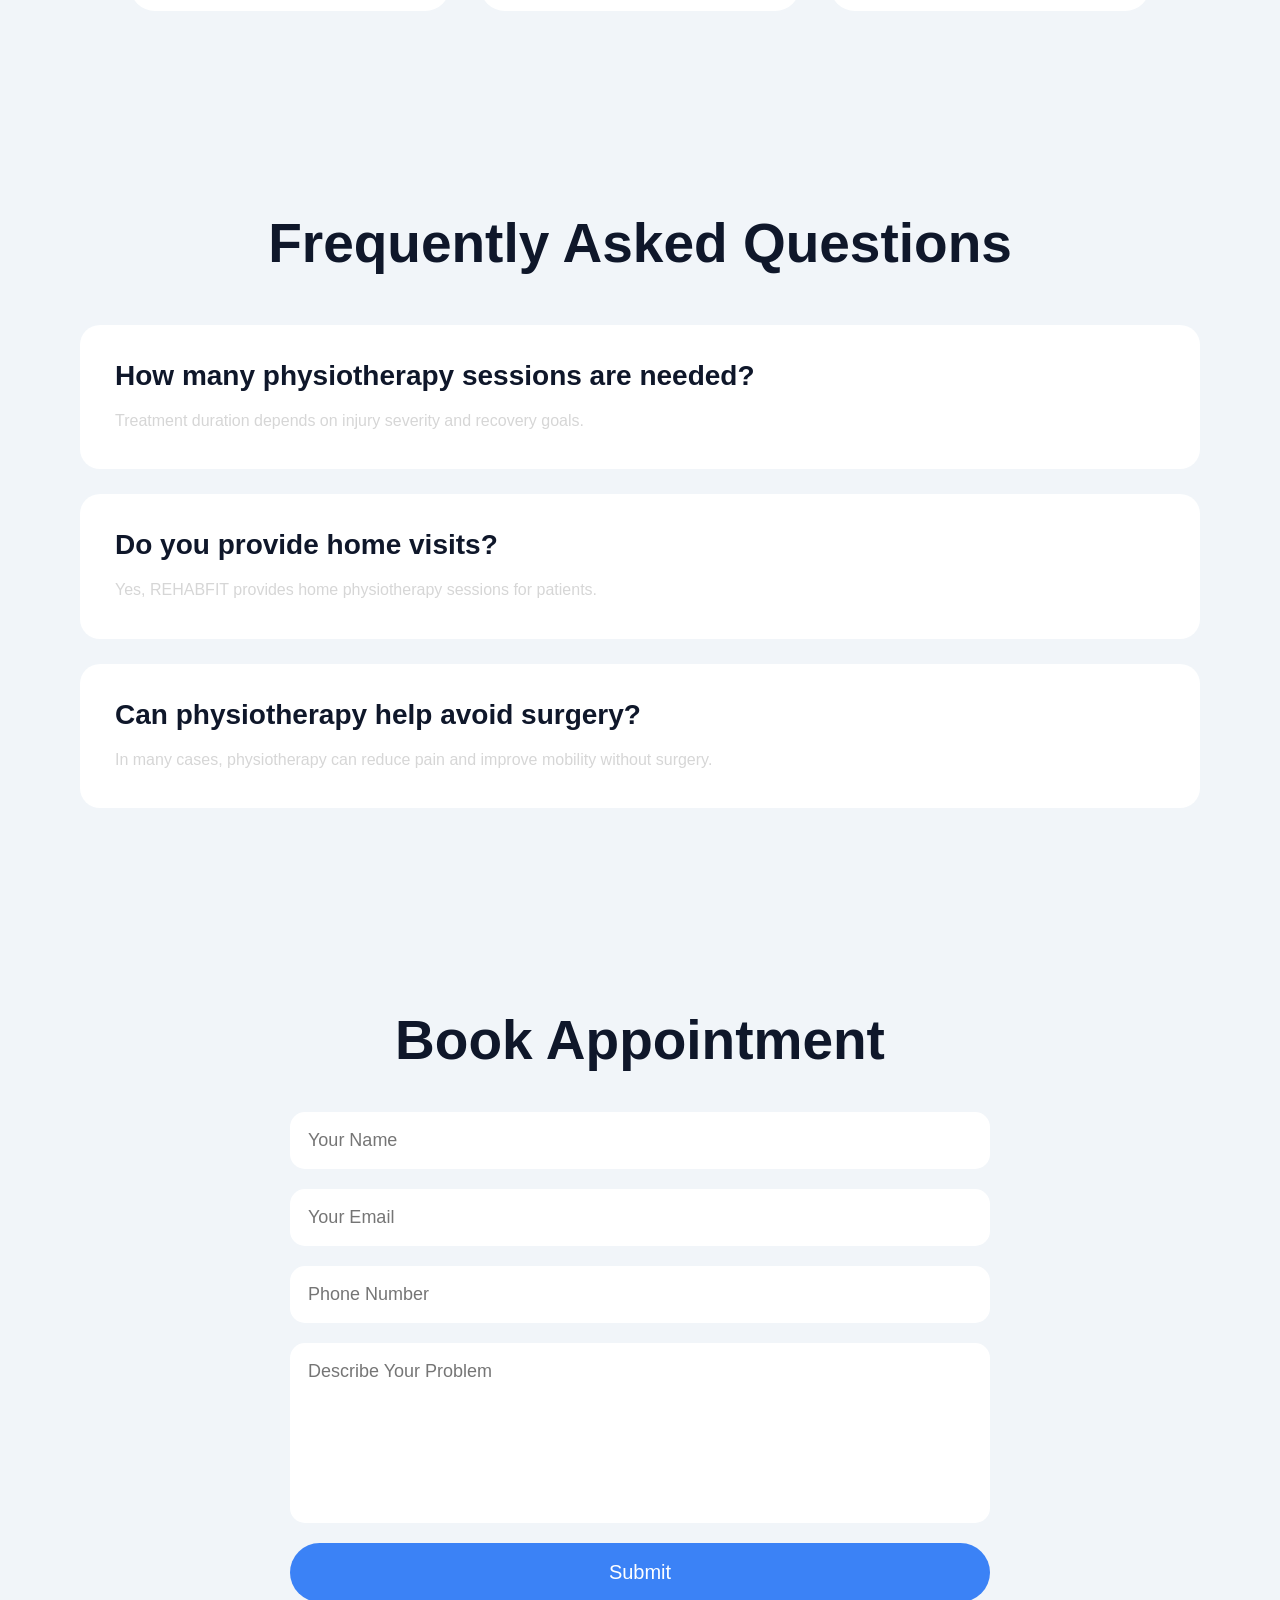
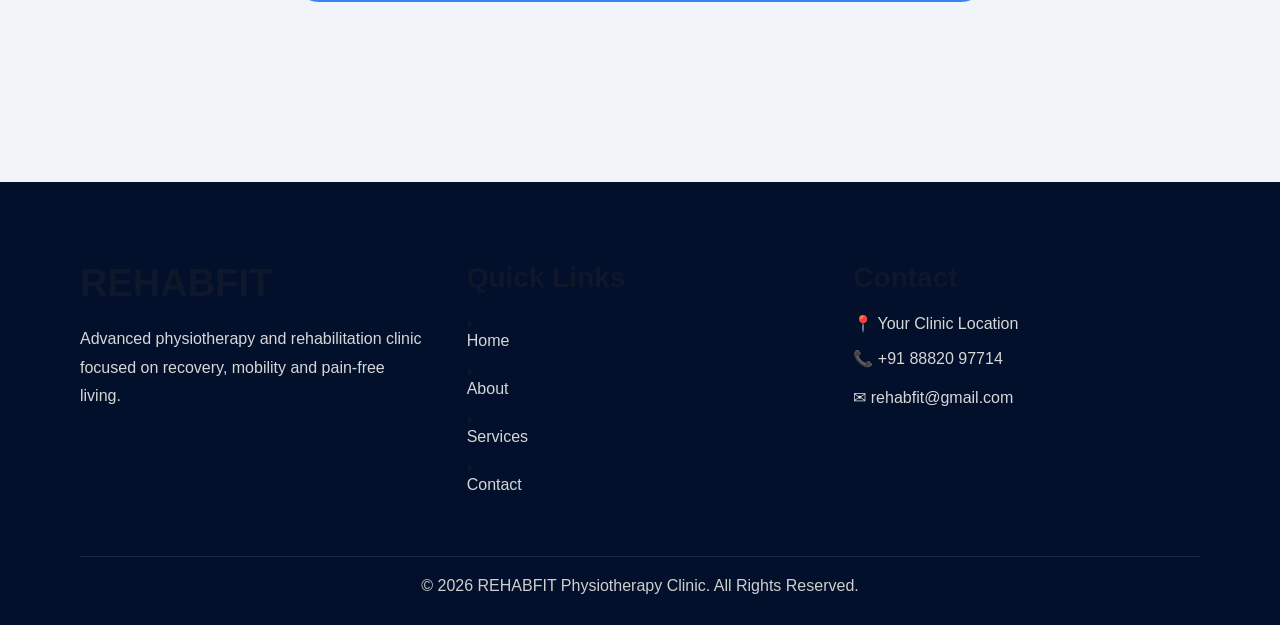
==== commit d277d57d: "Updated REHABFIT blue white grey theme" ====
--- a/index.html
+++ b/index.html
@@ -32,7 +32,7 @@
 <header>
   <nav class="navbar">
 
-    <h1 class="logo">REHABFIT</h1>
+    <img src="assets/images/logo.png" class="logo" alt="REHABFIT Logo">
 
     <div class="menu-toggle">
       ☰
--- a/style.css
+++ b/style.css
@@ -7,8 +7,8 @@
 }
 
 body{
-    background:#03163d;
-    color:white;
+    background:#f1f5f9;
+    color:#0f172a;
     overflow-x:hidden;
 }
 
@@ -22,15 +22,16 @@
     justify-content:space-between;
     align-items:center;
     padding:25px 80px;
-    background:rgba(0,0,0,0.3);
+    background:rgba(255,255,255,0.85);
+    border-bottom:1px solid #dbeafe;
     backdrop-filter:blur(10px);
     z-index:1000;
 }
 
 .logo{
-    font-size:38px;
-    font-weight:bold;
-    color:#60a5fa;
+    height:70px;
+    width:auto;
+
 }
 
 .nav-links{
@@ -41,7 +42,7 @@
 
 .nav-links a{
     text-decoration:none;
-    color:white;
+    color:#0f172a;
     font-size:18px;
     transition:0.3s;
 }
@@ -74,7 +75,7 @@
 
 .hero-text p{
     font-size:22px;
-    color:#cfd7ea;
+    color:#475569;
     margin-bottom:30px;
     line-height:1.6;
 }
@@ -126,7 +127,9 @@
 }
 
 .card{
-    background:#0a245f;
+    box-shadow:0 10px 30px rgba(0,0,0,0.08);
+border:1px solid #e2e8f0;
+    background:white;
     padding:40px;
     border-radius:25px;
     width:320px;
@@ -144,7 +147,7 @@
 }
 
 .card p{
-    color:#d6d6d6;
+    color:#64748b;
     line-height:1.6;
 }
 
@@ -211,7 +214,8 @@
 }
 
 .review{
-    background:#0a245f;
+    background:white;
+    color:#0f172a;
     padding:35px;
     border-radius:25px;
     width:320px;
@@ -364,7 +368,8 @@
     border:none;
     border-radius:15px;
     font-size:18px;
-    background:#0a245f;
+    background:white;
+    color:#0f172a;
     color:white;
 }
 
@@ -424,7 +429,8 @@
 }
 
 .stat-box{
-    background:#0a245f;
+    background:white;
+    color:#0f172a;
     padding:30px;
     border-radius:20px;
     width:180px;
@@ -500,7 +506,7 @@
 /* PREMIUM FOOTER */
 
 .footer{
-    background:#02112f;
+    background:#0f172a;
     padding:80px 20px 30px;
 }
 
@@ -692,7 +698,8 @@
 }
 
 .faq-box{
-    background:#0a245f;
+    background:white;
+    color:#0f172a;
     padding:35px;
     border-radius:20px;
     transition:0.3s;
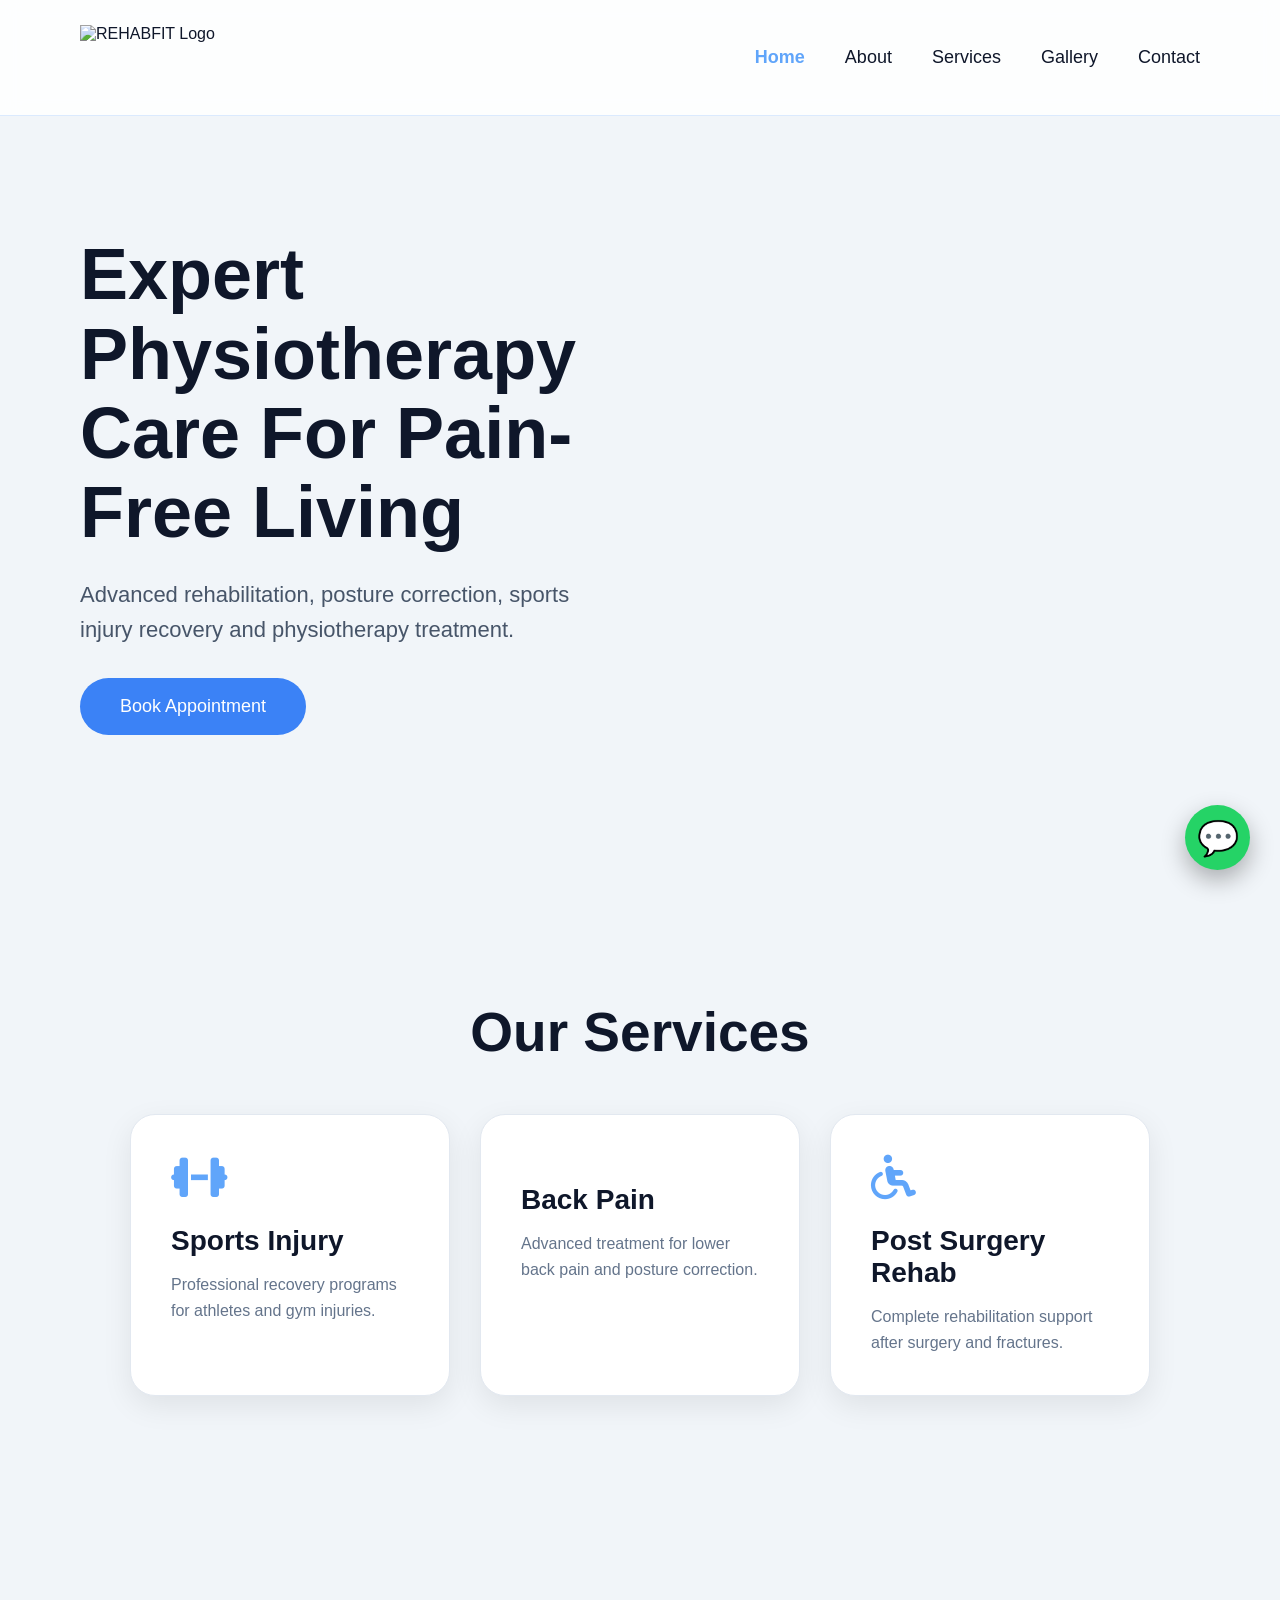
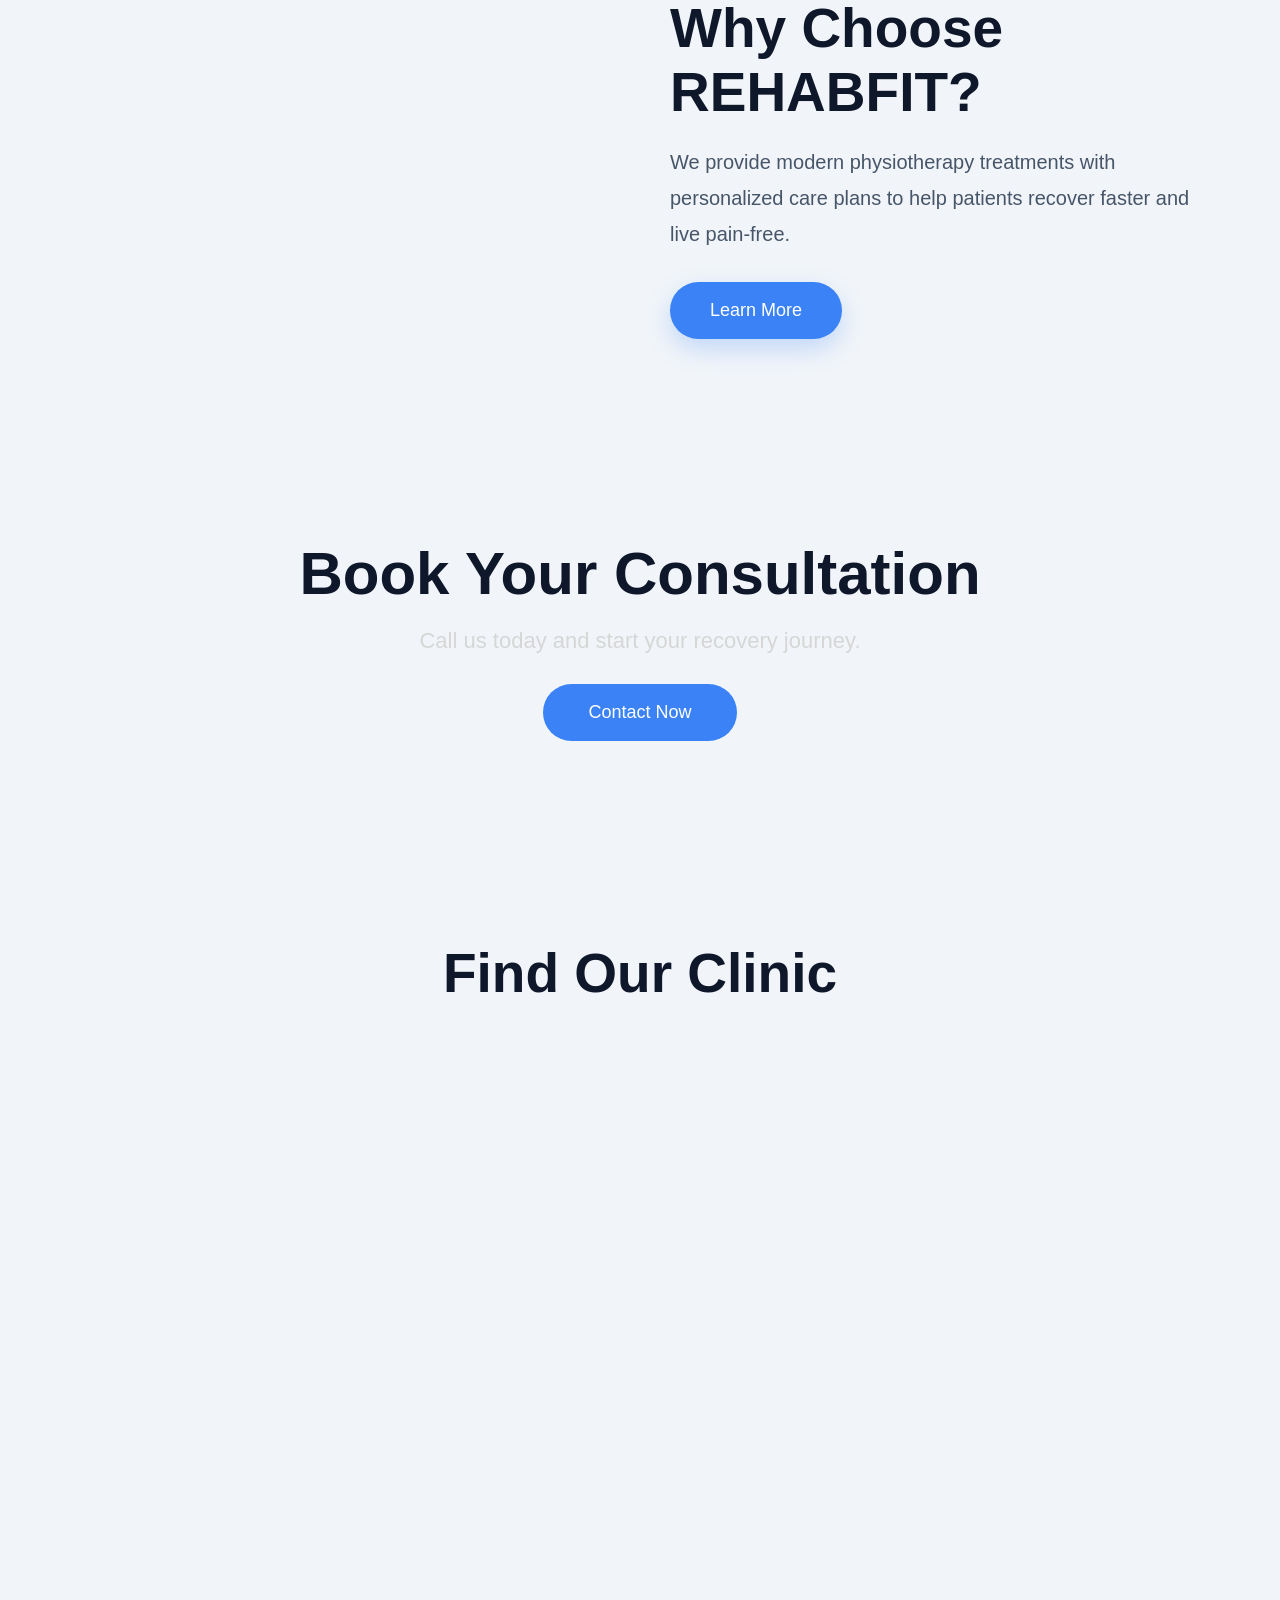
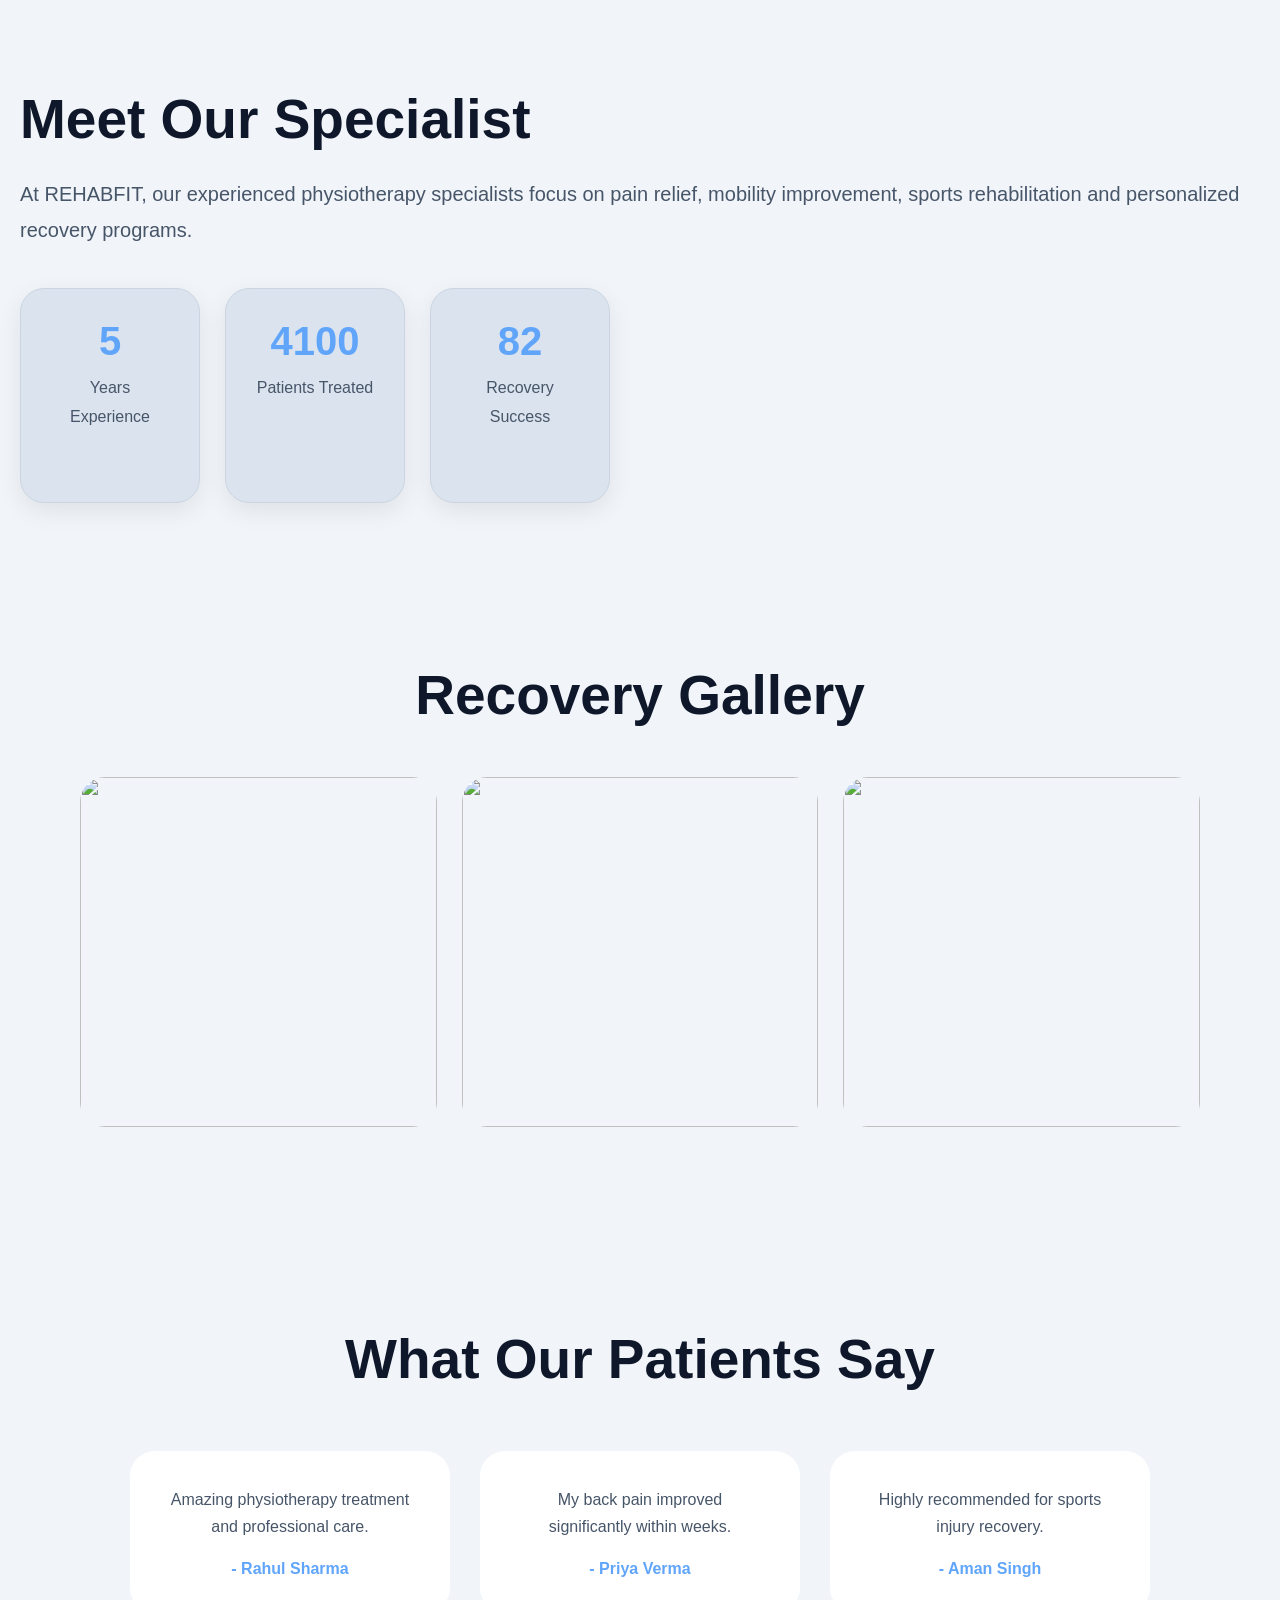
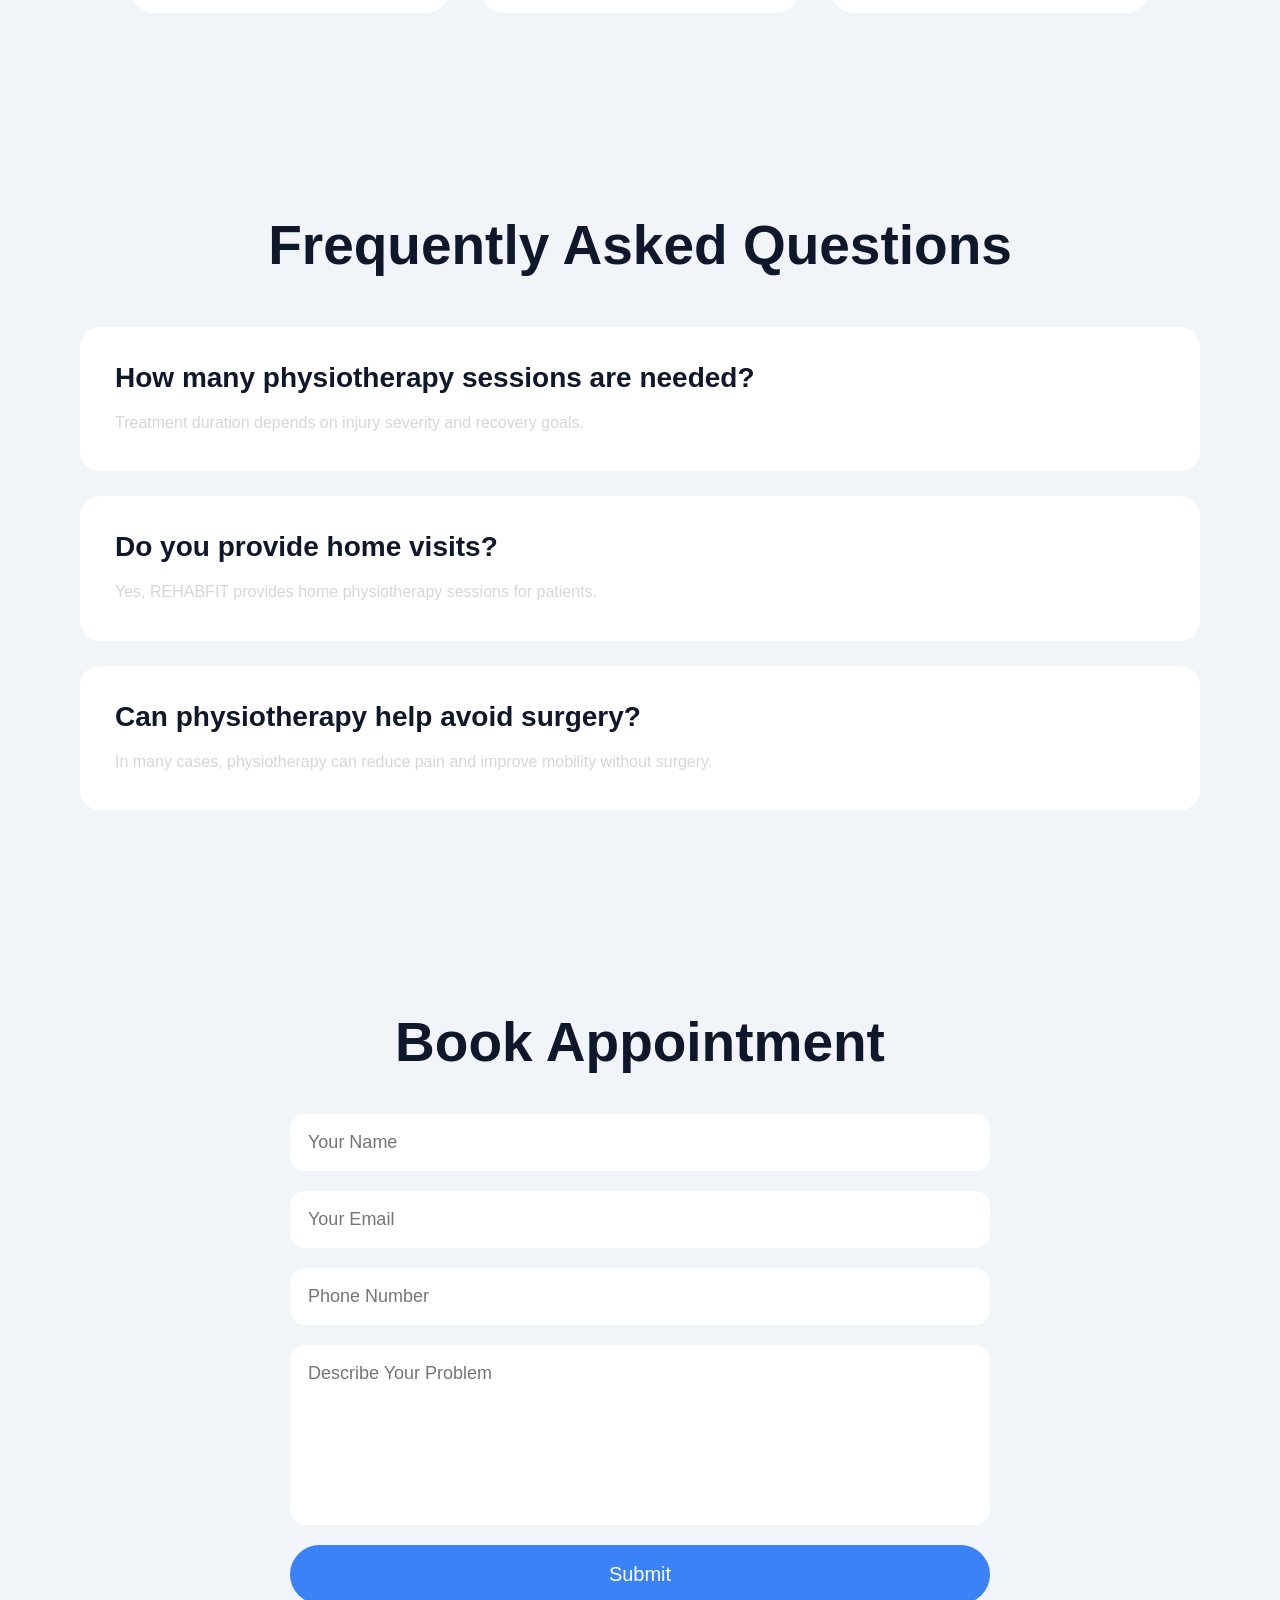
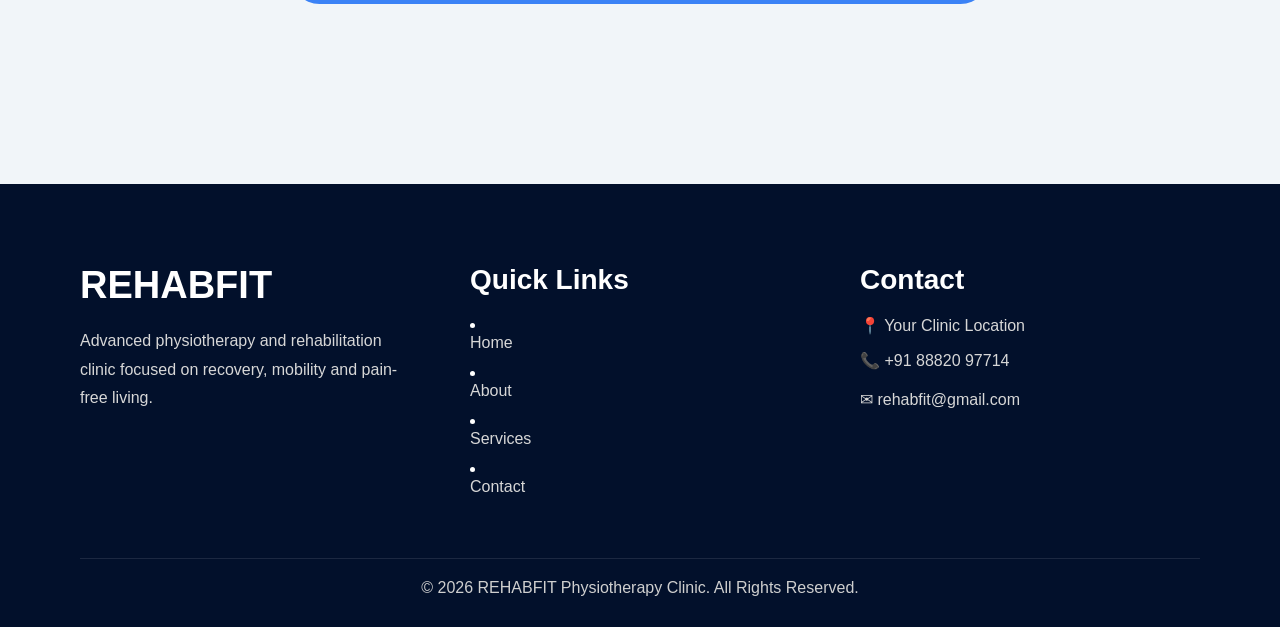
==== commit fc6e4e38: "Fixed logo and improved UI" ====
--- a/index.html
+++ b/index.html
@@ -126,7 +126,7 @@
         We provide modern physiotherapy treatments with personalized care plans to help patients recover faster and live pain-free.
       </p>
 
-      <a href="#about">
+      
   <a href="about.html">
   <button>Learn More</button>
 </a>
--- a/style.css
+++ b/style.css
@@ -10,6 +10,9 @@
     background:#f1f5f9;
     color:#0f172a;
     overflow-x:hidden;
+}
+section{
+    background:#f1f5f9;
 }
 
 /* NAVBAR */
@@ -29,9 +32,9 @@
 }
 
 .logo{
-    height:70px;
+    height:65px;
     width:auto;
-
+    object-fit:contain;
 }
 
 .nav-links{
@@ -182,7 +185,7 @@
     font-size:20px;
     line-height:1.8;
     margin-bottom:30px;
-    color:#d6d6d6;
+    color:#475569;
 }
 
 .about-text button{
@@ -192,6 +195,11 @@
     background:#3b82f6;
     color:white;
     font-size:18px;
+    box-shadow:0 10px 25px rgba(59,130,246,0.25);
+transition:0.3s;
+.about-text button:hover{
+    transform:translateY(-5px);
+}
 }
 
 /* TESTIMONIALS */
@@ -222,7 +230,7 @@
 }
 
 .review p{
-    color:#d6d6d6;
+    color:#475569;
     line-height:1.7;
     margin-bottom:20px;
 }
@@ -370,7 +378,6 @@
     font-size:18px;
     background:white;
     color:#0f172a;
-    color:white;
 }
 
 textarea{
@@ -417,7 +424,7 @@
 
 .doctor-text p{
     font-size:20px;
-    color:#d6d6d6;
+    color:#475569;
     line-height:1.8;
     margin-bottom:40px;
 }
@@ -429,12 +436,14 @@
 }
 
 .stat-box{
-    background:white;
-    color:#0f172a;
+    background:#dbe4ee;
     padding:30px;
-    border-radius:20px;
+    border-radius:24px;
     width:180px;
     text-align:center;
+    border:1px solid #cbd5e1;
+    box-shadow:0 8px 25px rgba(0,0,0,0.08);
+
 }
 
 .stat-box h3{
@@ -506,47 +515,55 @@
 /* PREMIUM FOOTER */
 
 .footer{
-    background:#0f172a;
-    padding:80px 20px 30px;
+    background:#071739;
+    padding:80px 80px 30px;
+    margin-top:80px;
+    color:white;
 }
 
 .footer-container{
     display:flex;
     justify-content:space-between;
-    gap:40px;
+    gap:50px;
     flex-wrap:wrap;
 }
 
 .footer-box{
-    width:300px;
+    flex:1;
+    min-width:250px;
 }
 
 .footer-box h2,
 .footer-box h3{
-    margin-bottom:20px;
+    margin-bottom:25px;
+    color:white;
 }
 
 .footer-box p{
-    color:#cbd5e1;
-    line-height:1.8;
-    margin-bottom:10px;
+    color:#d1d5db;
+    line-height:1.9;
+    margin-bottom:12px;
 }
 
 .footer-box a{
     display:block;
-    color:#cbd5e1;
+    color:#d1d5db;
     text-decoration:none;
-    margin-bottom:12px;
+    margin-bottom:14px;
+    transition:0.3s;
 }
 
 .footer-box a:hover{
     color:#60a5fa;
+    transform:translateX(5px);
 }
 
 .footer-bottom{
     text-align:center;
     margin-top:50px;
-    color:#94a3b8;
+    padding-top:25px;
+    border-top:1px solid rgba(255,255,255,0.1);
+    color:#cbd5e1;
 }
 /* MOBILE MENU */
 
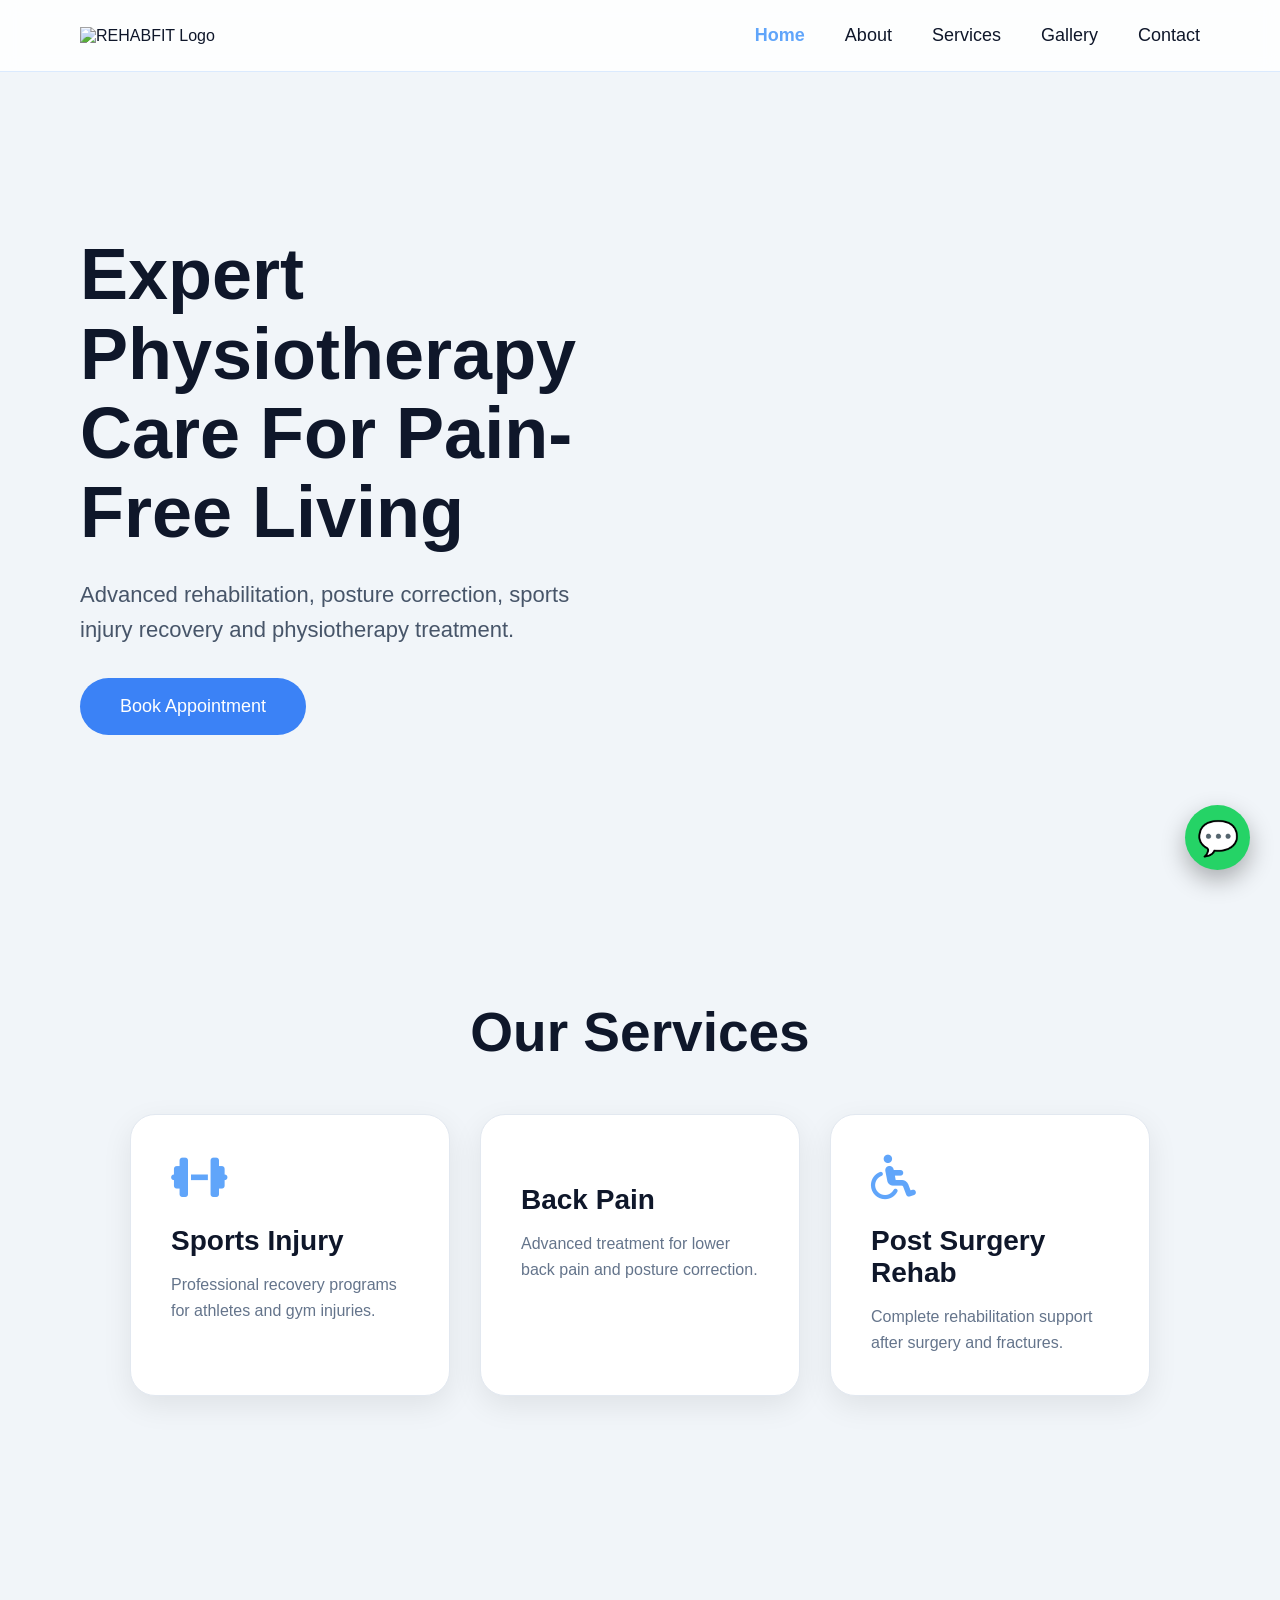
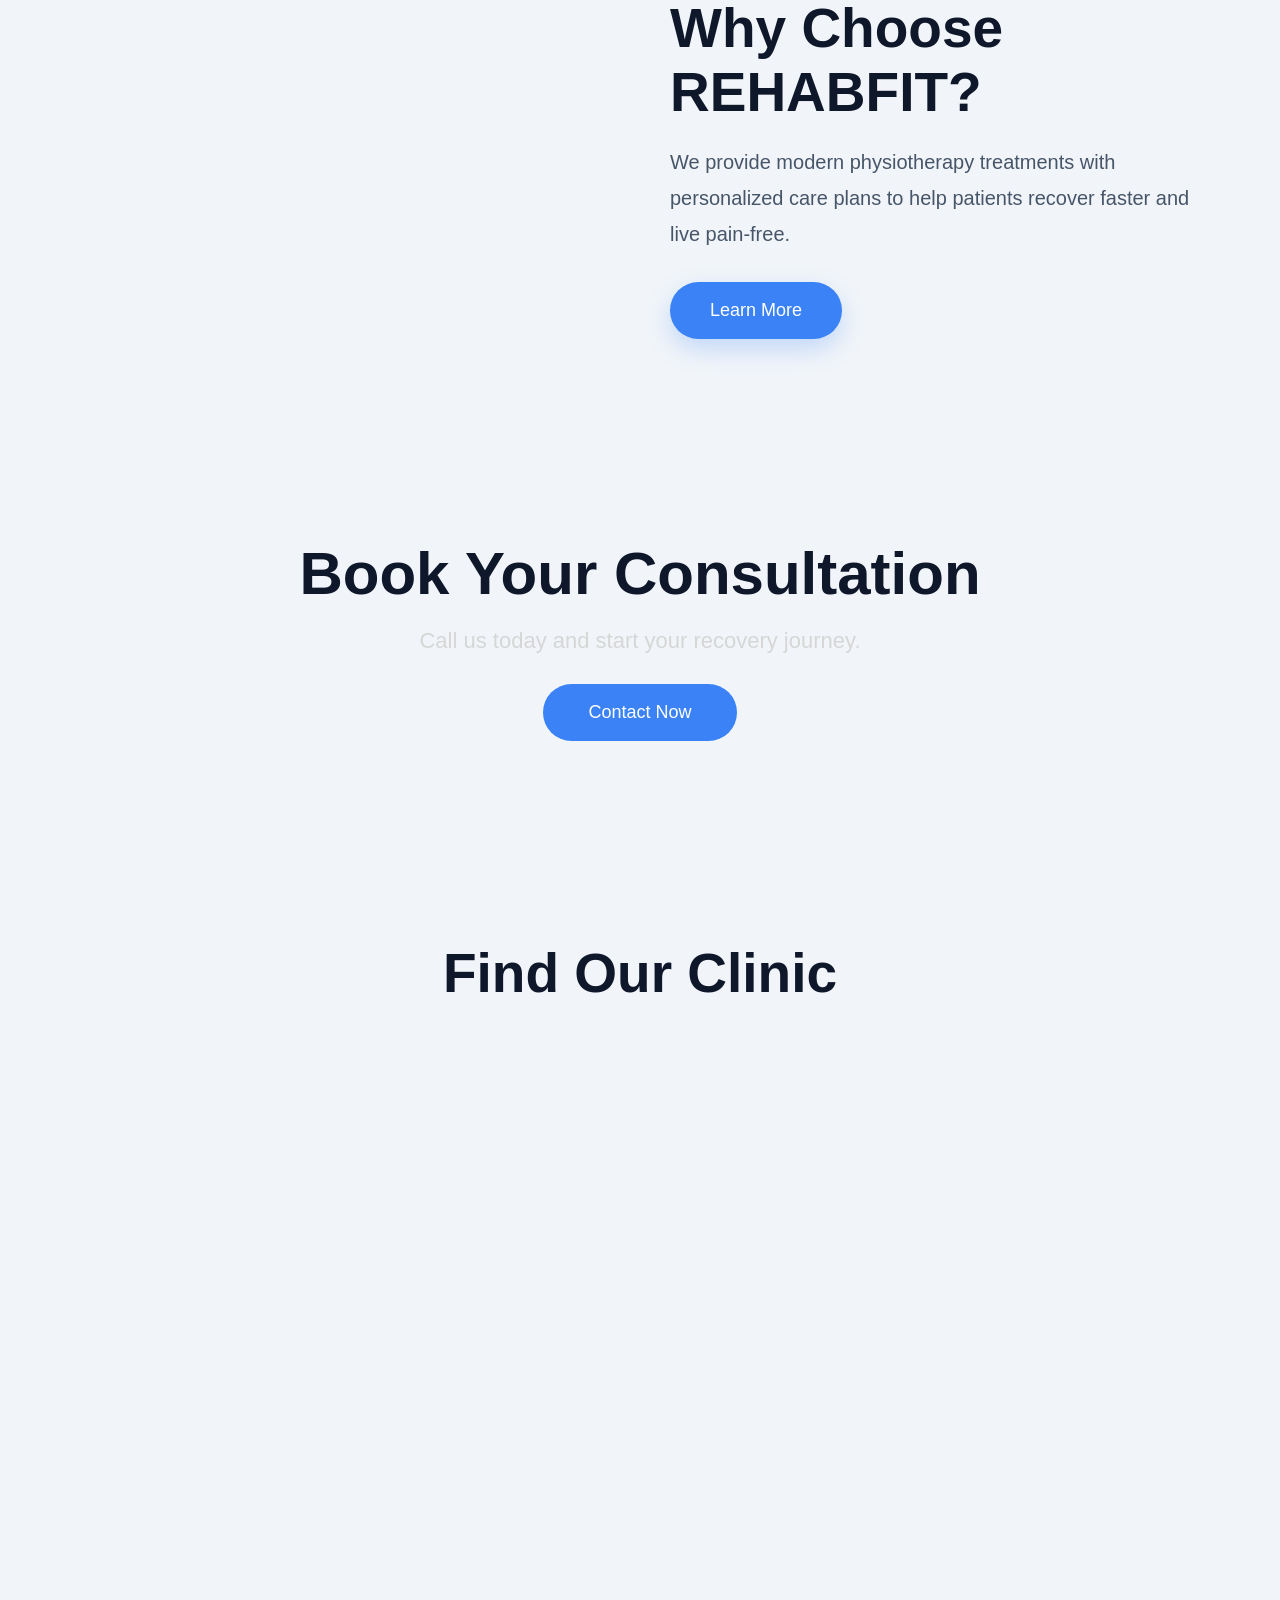
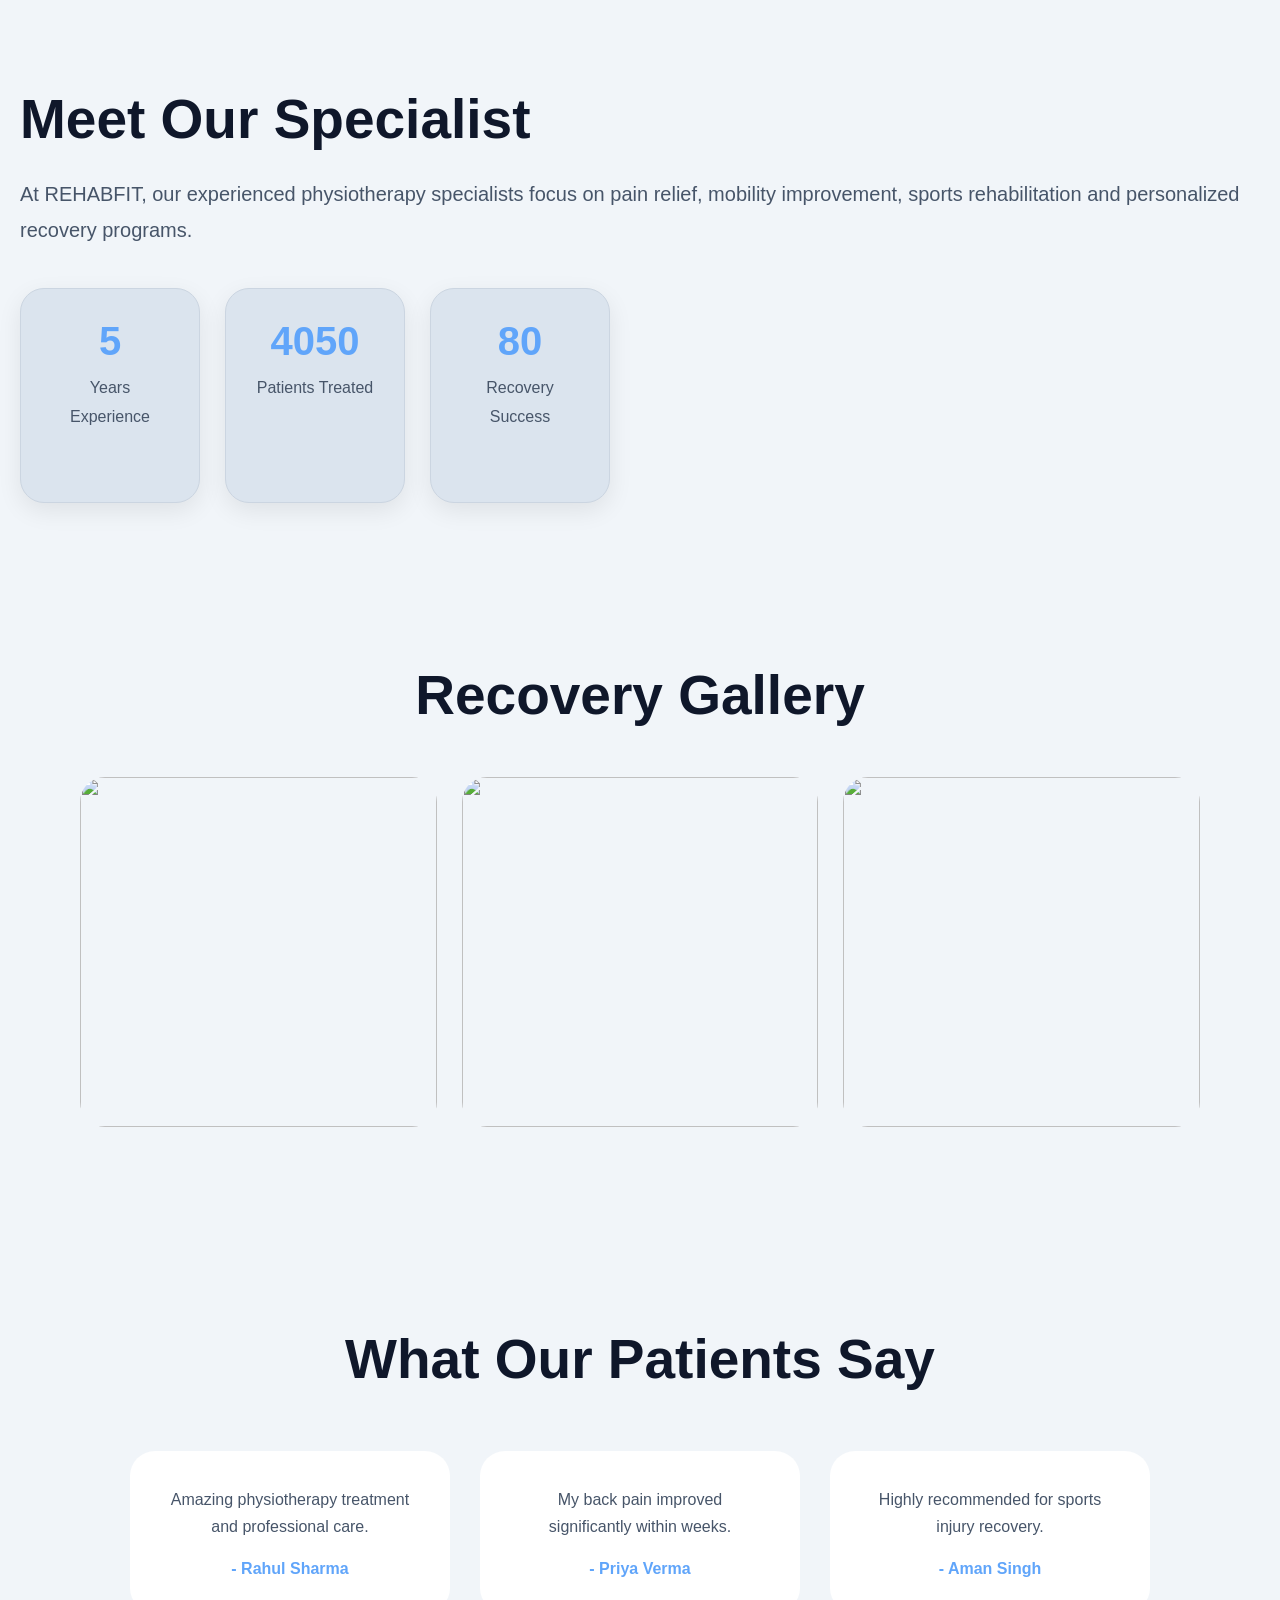
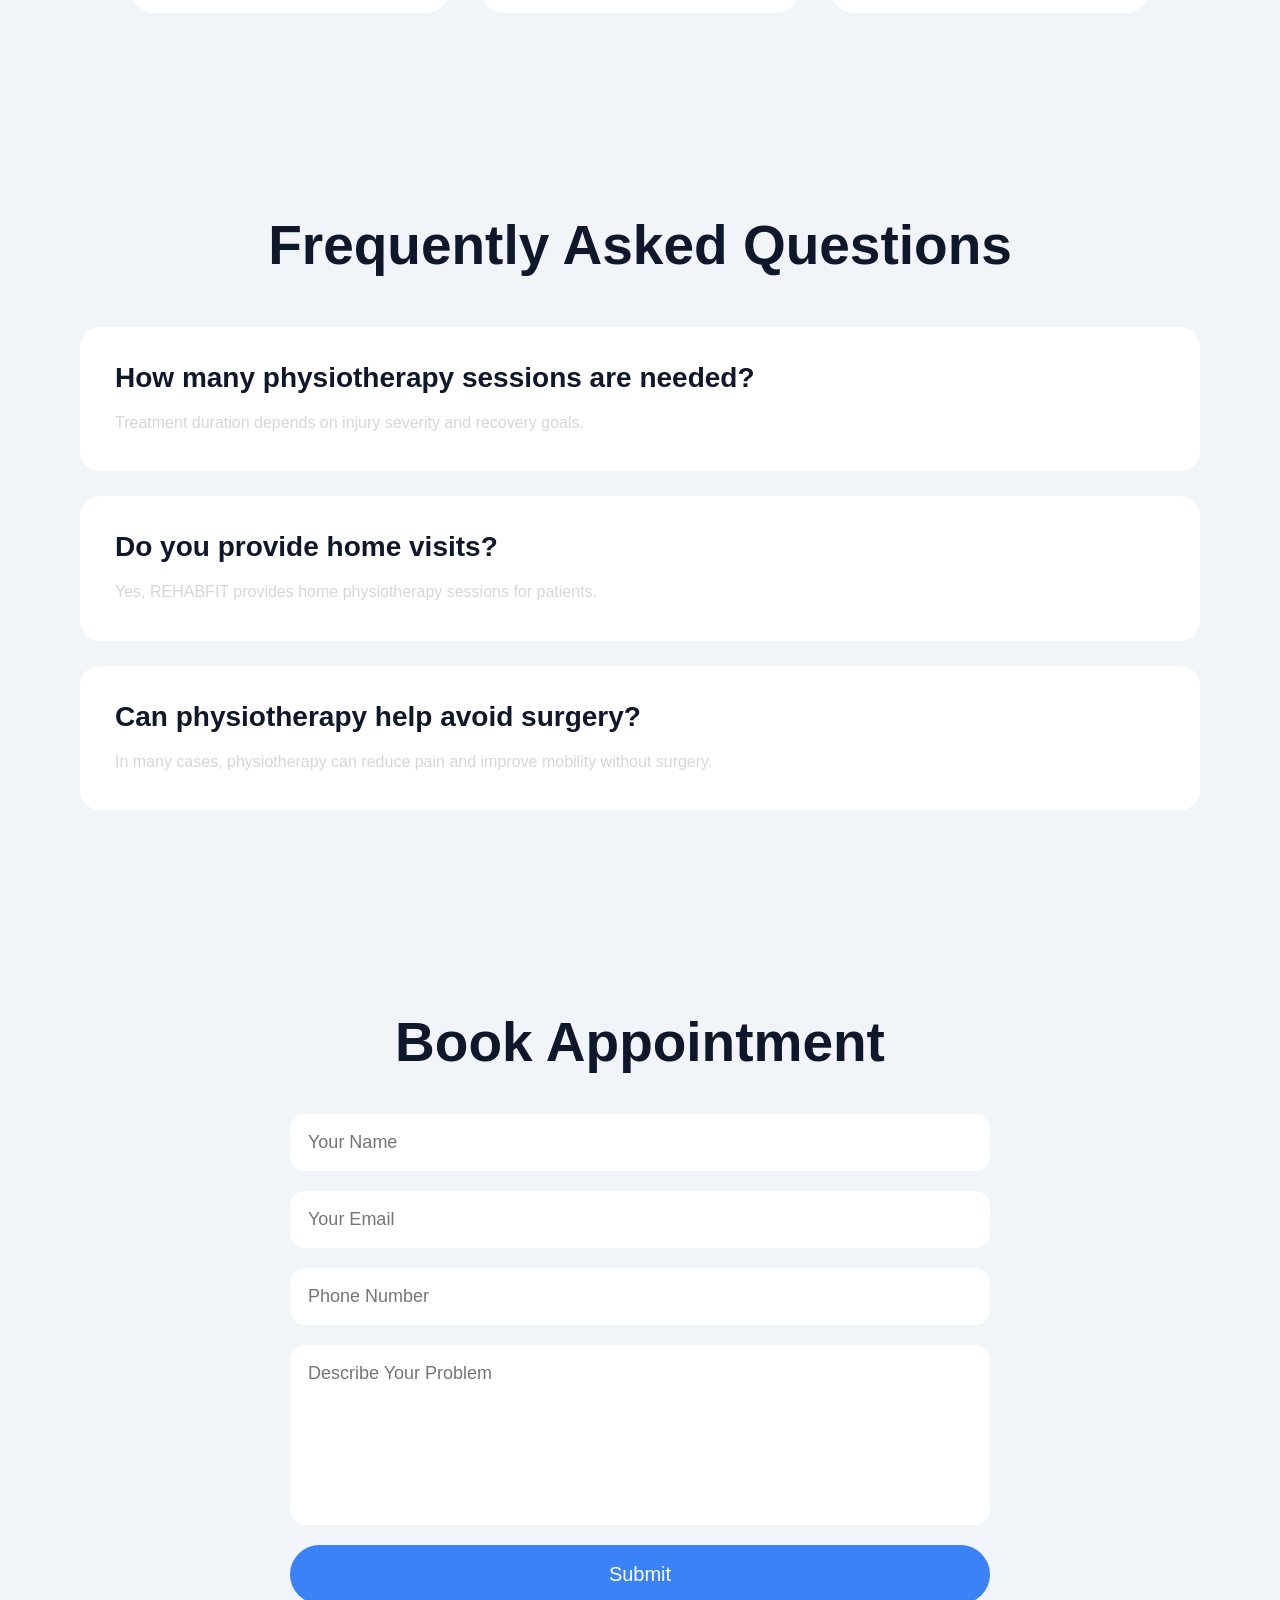
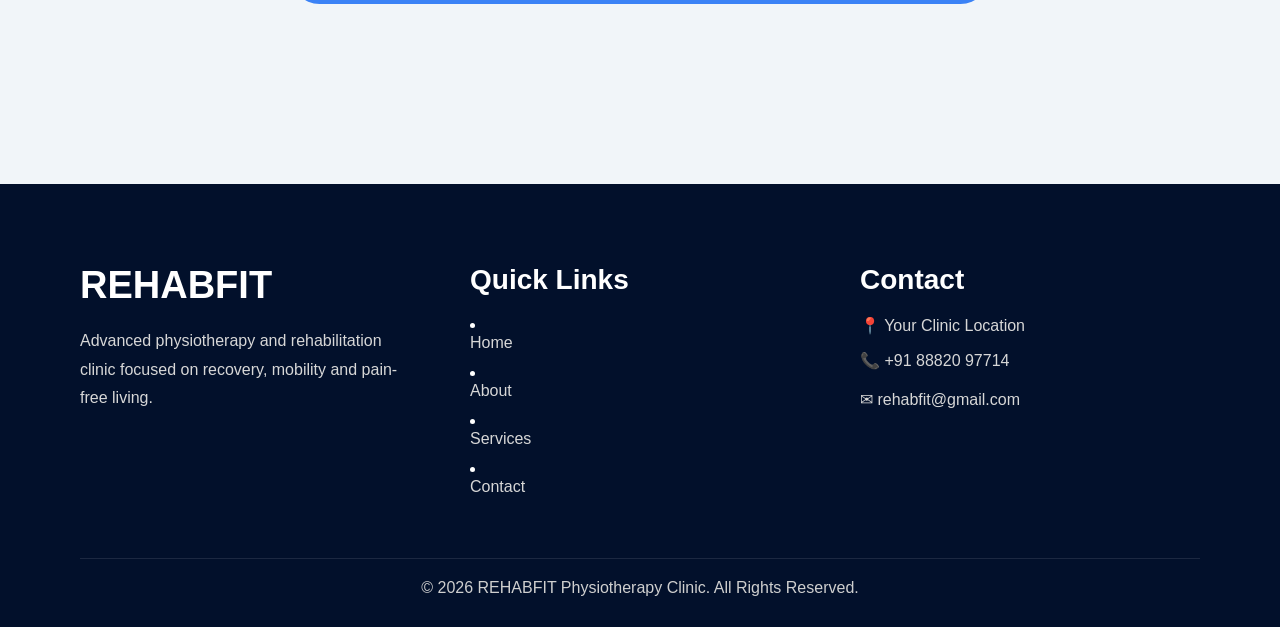
==== commit a9424a65: "Fixed logo" ====
--- a/index.html
+++ b/index.html
@@ -32,7 +32,7 @@
 <header>
   <nav class="navbar">
 
-    <img src="assets/images/logo.png" class="logo" alt="REHABFIT Logo">
+    <img src="./assets/images/logo.png" class="logo" alt="REHABFIT Logo">
 
     <div class="menu-toggle">
       ☰
--- a/style.css
+++ b/style.css
@@ -32,9 +32,9 @@
 }
 
 .logo{
-    height:65px;
-    width:auto;
-    object-fit:contain;
+    width:220px;
+    height:auto;
+    display:block;
 }
 
 .nav-links{
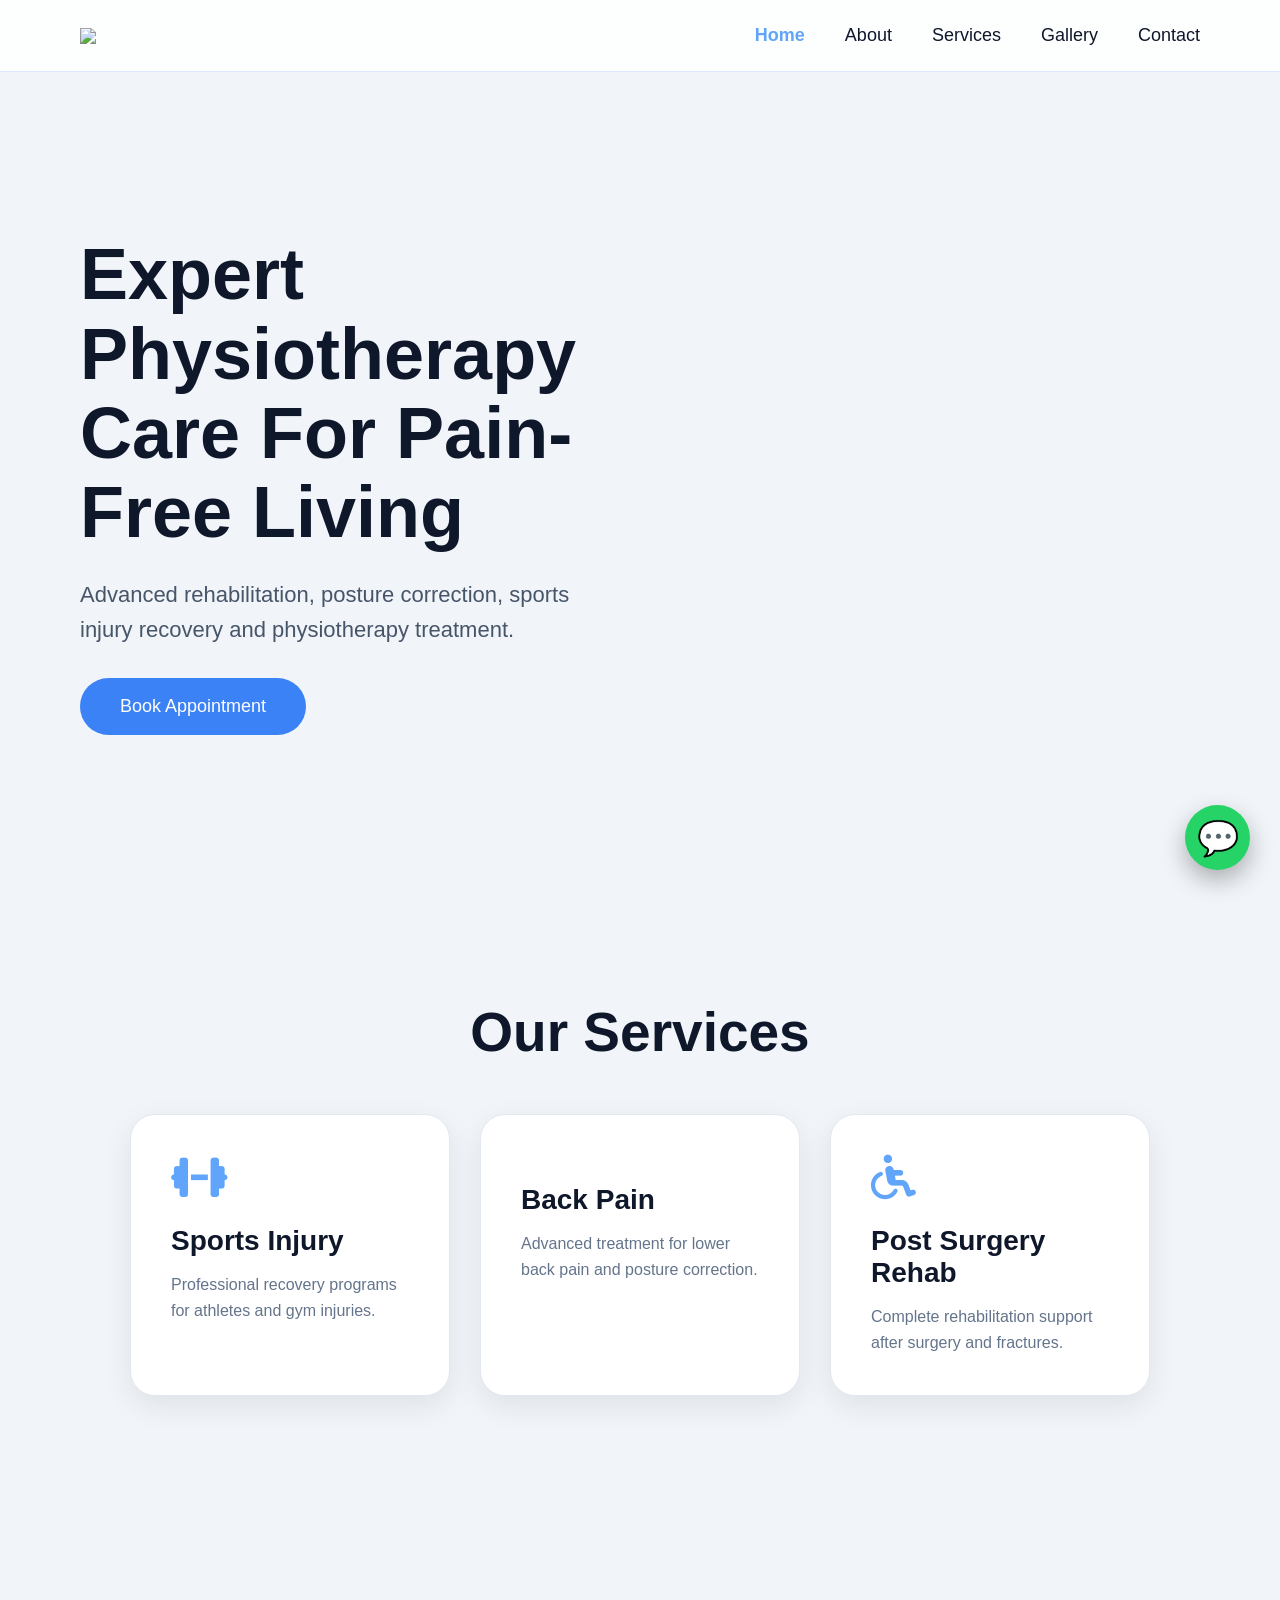
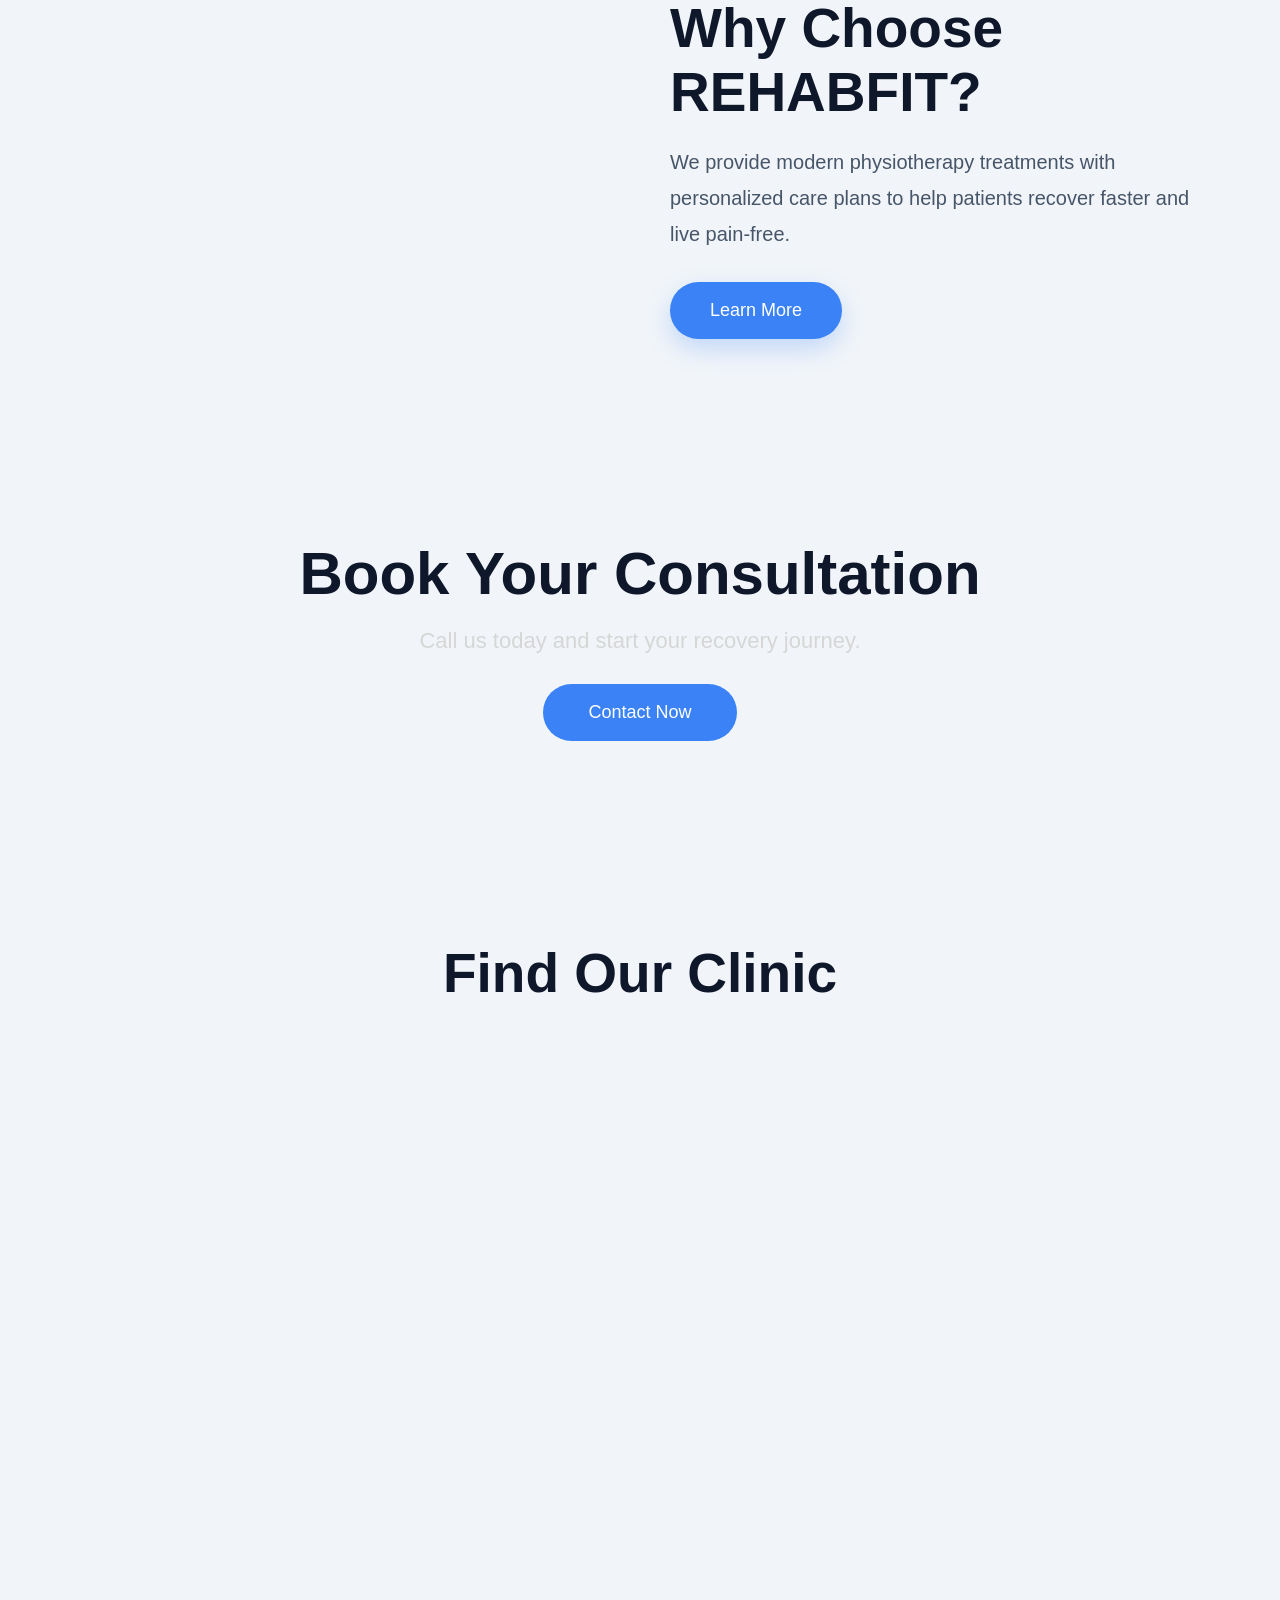
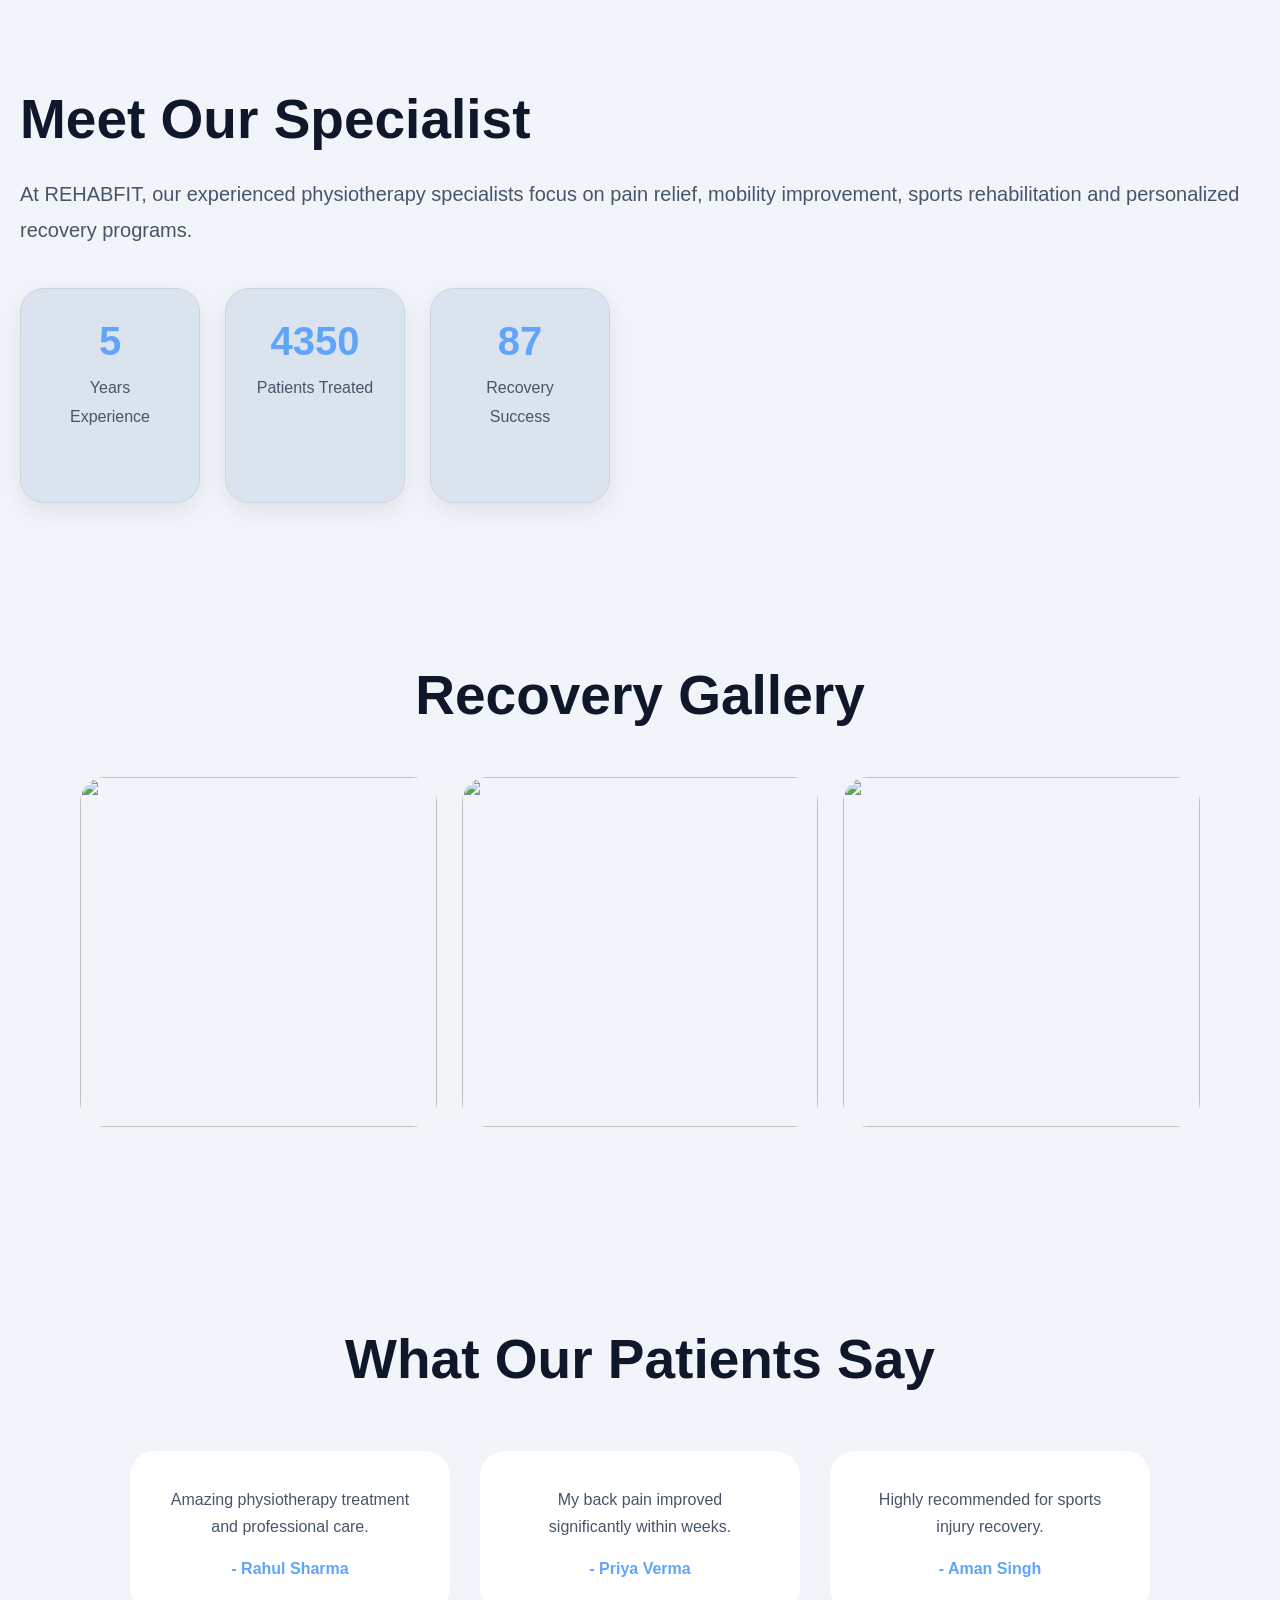
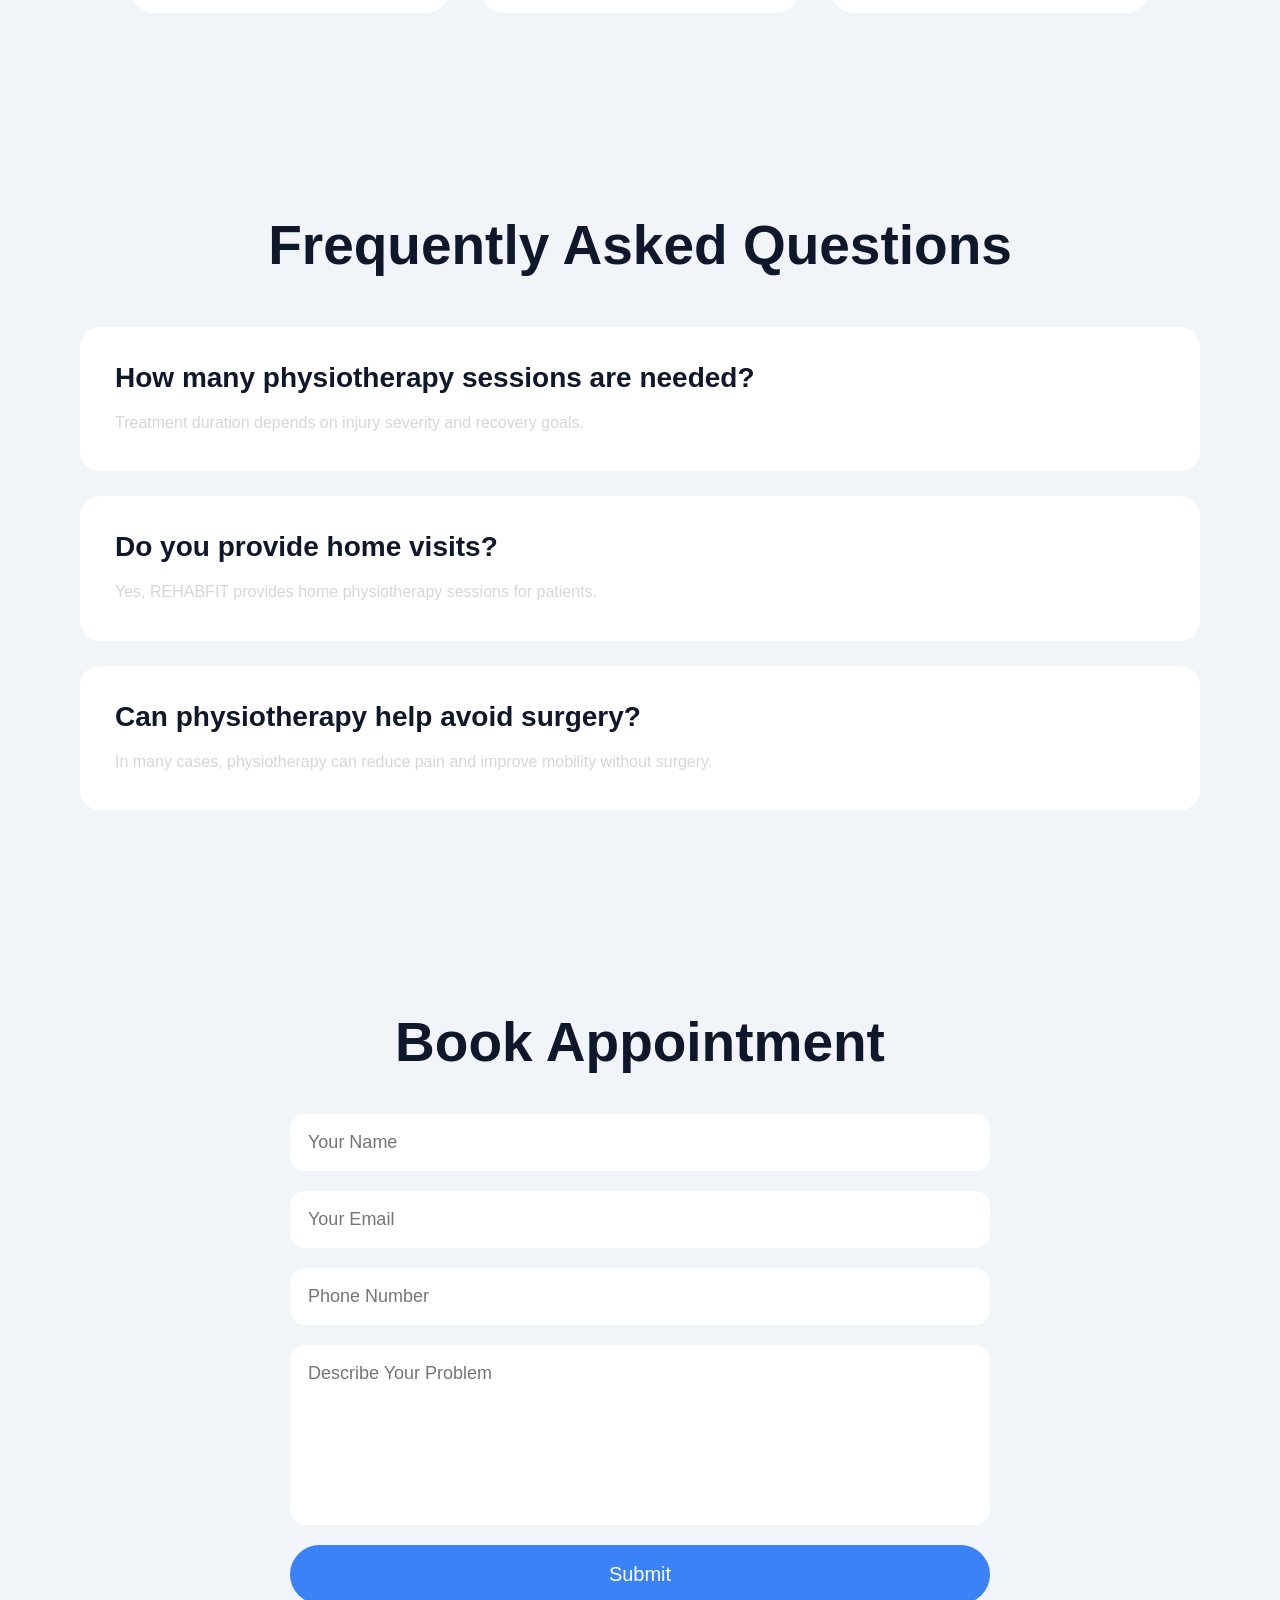
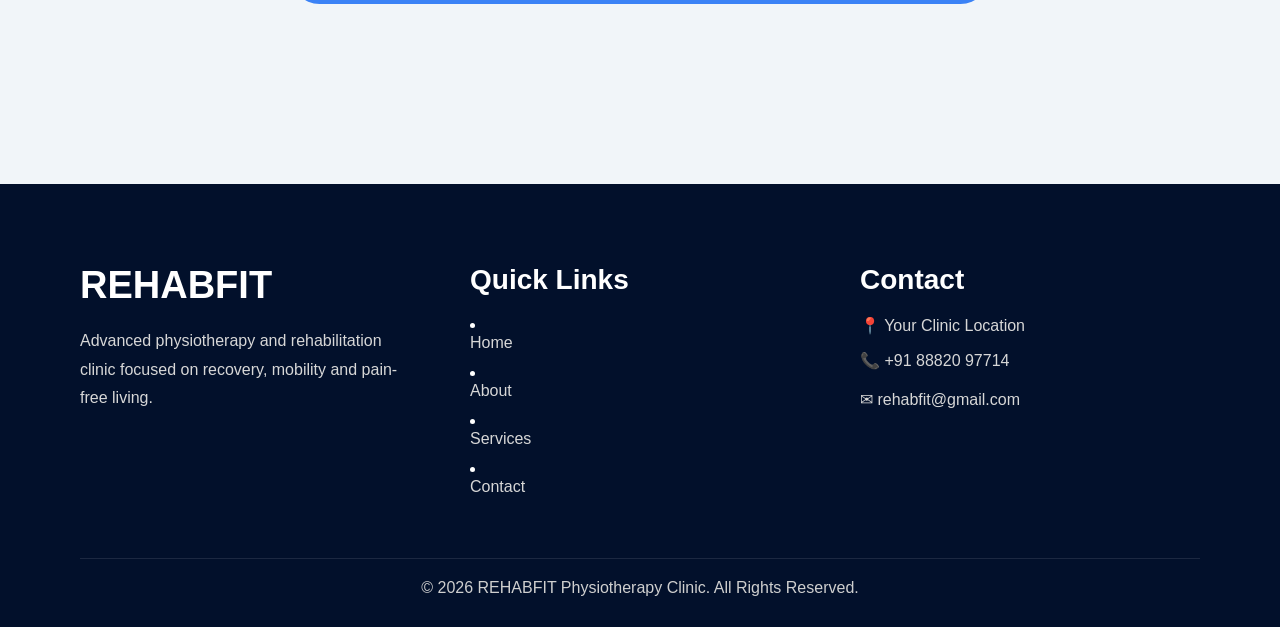
==== commit 9297af4f: "Fixed logo" ====
--- a/index.html
+++ b/index.html
@@ -32,7 +32,7 @@
 <header>
   <nav class="navbar">
 
-    <img src="./assets/images/logo.png" class="logo" alt="REHABFIT Logo">
+    <img src="https://upload.wikimedia.org/wikipedia/commons/a/a7/React-icon.svg" class="logo">
 
     <div class="menu-toggle">
       ☰
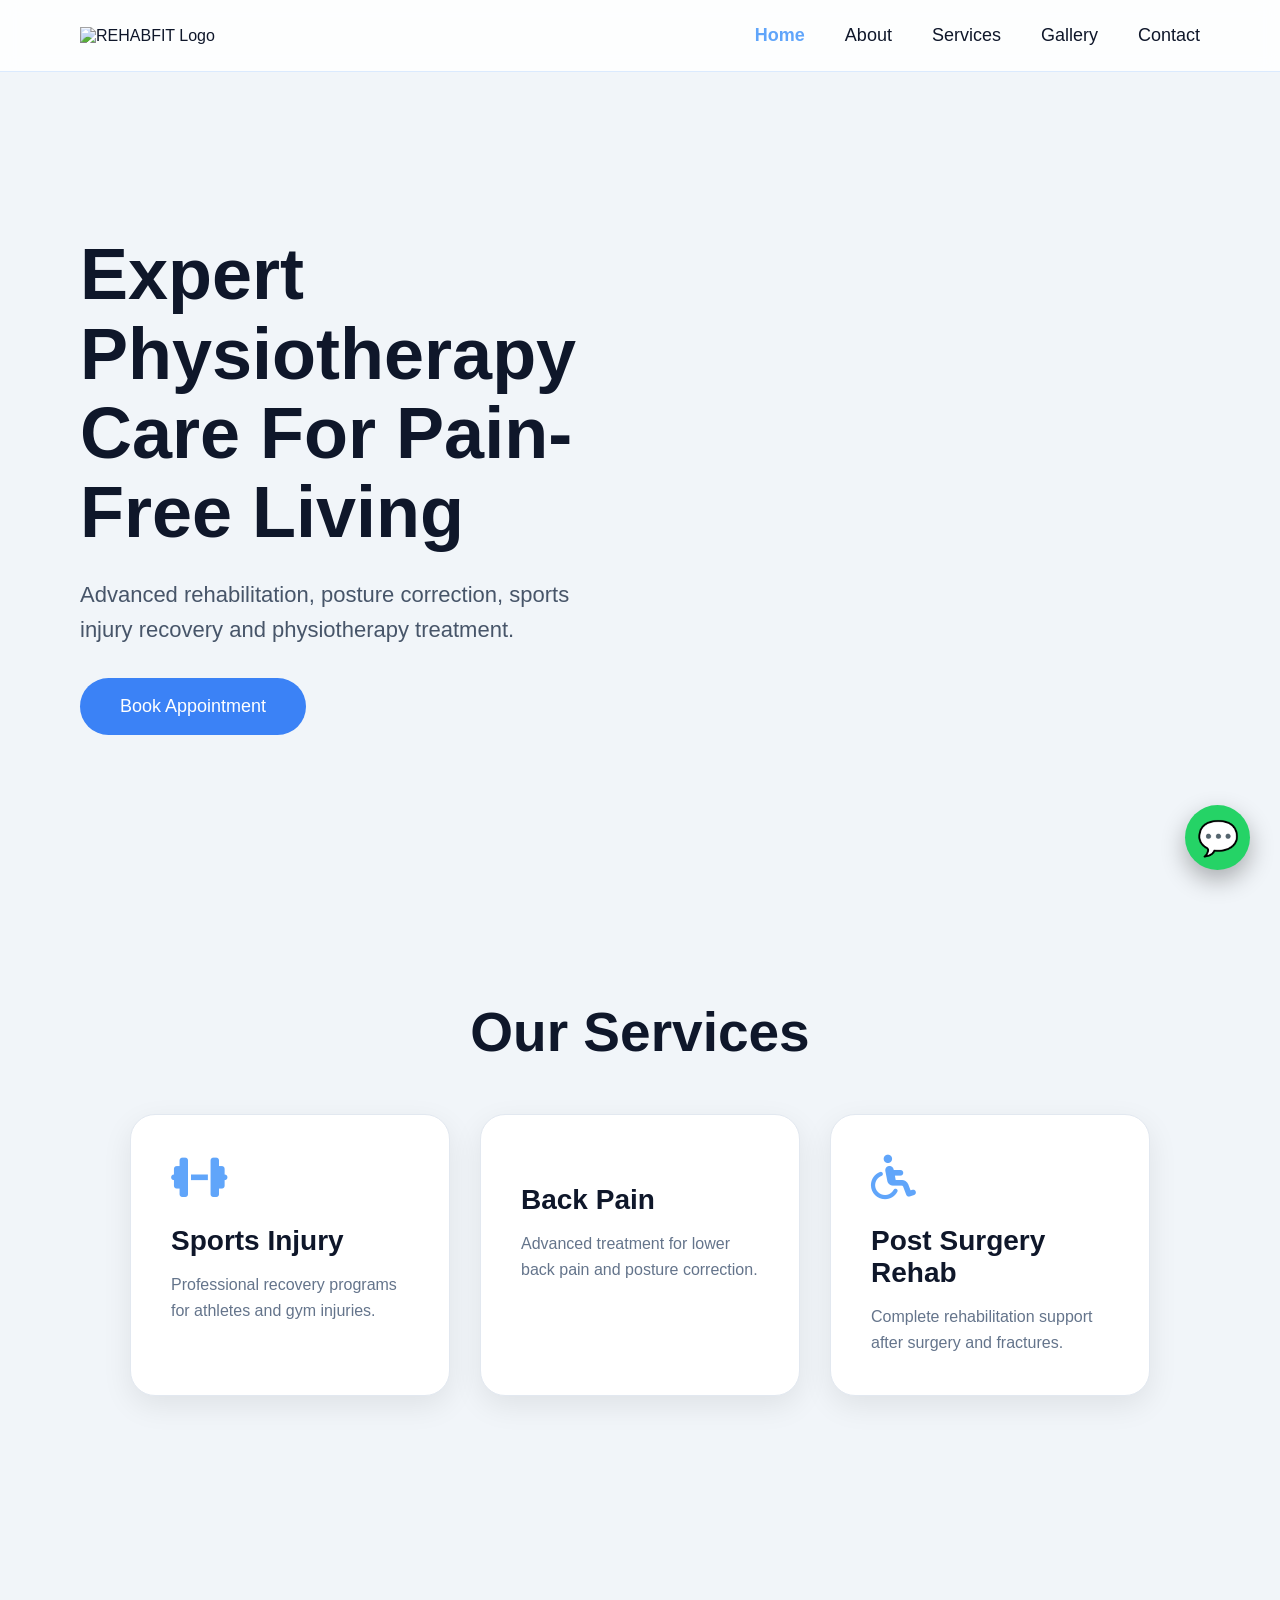
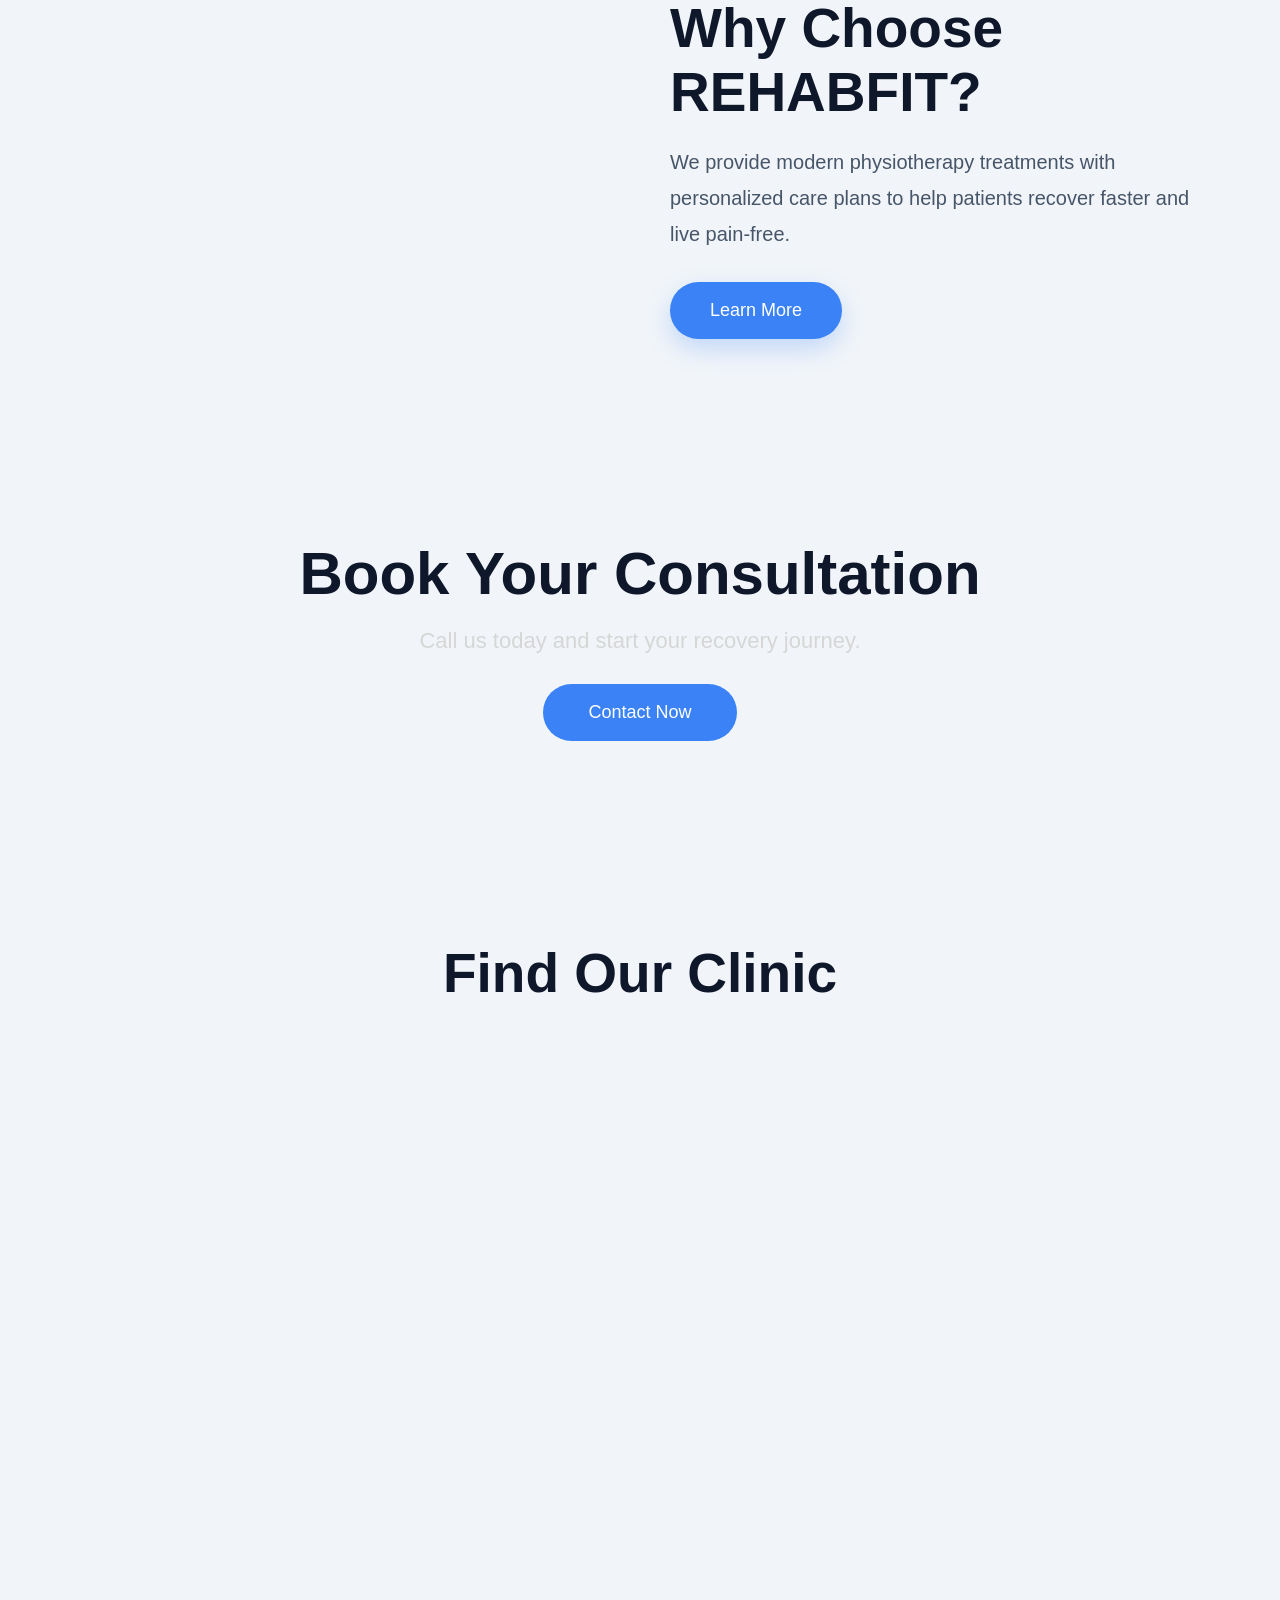
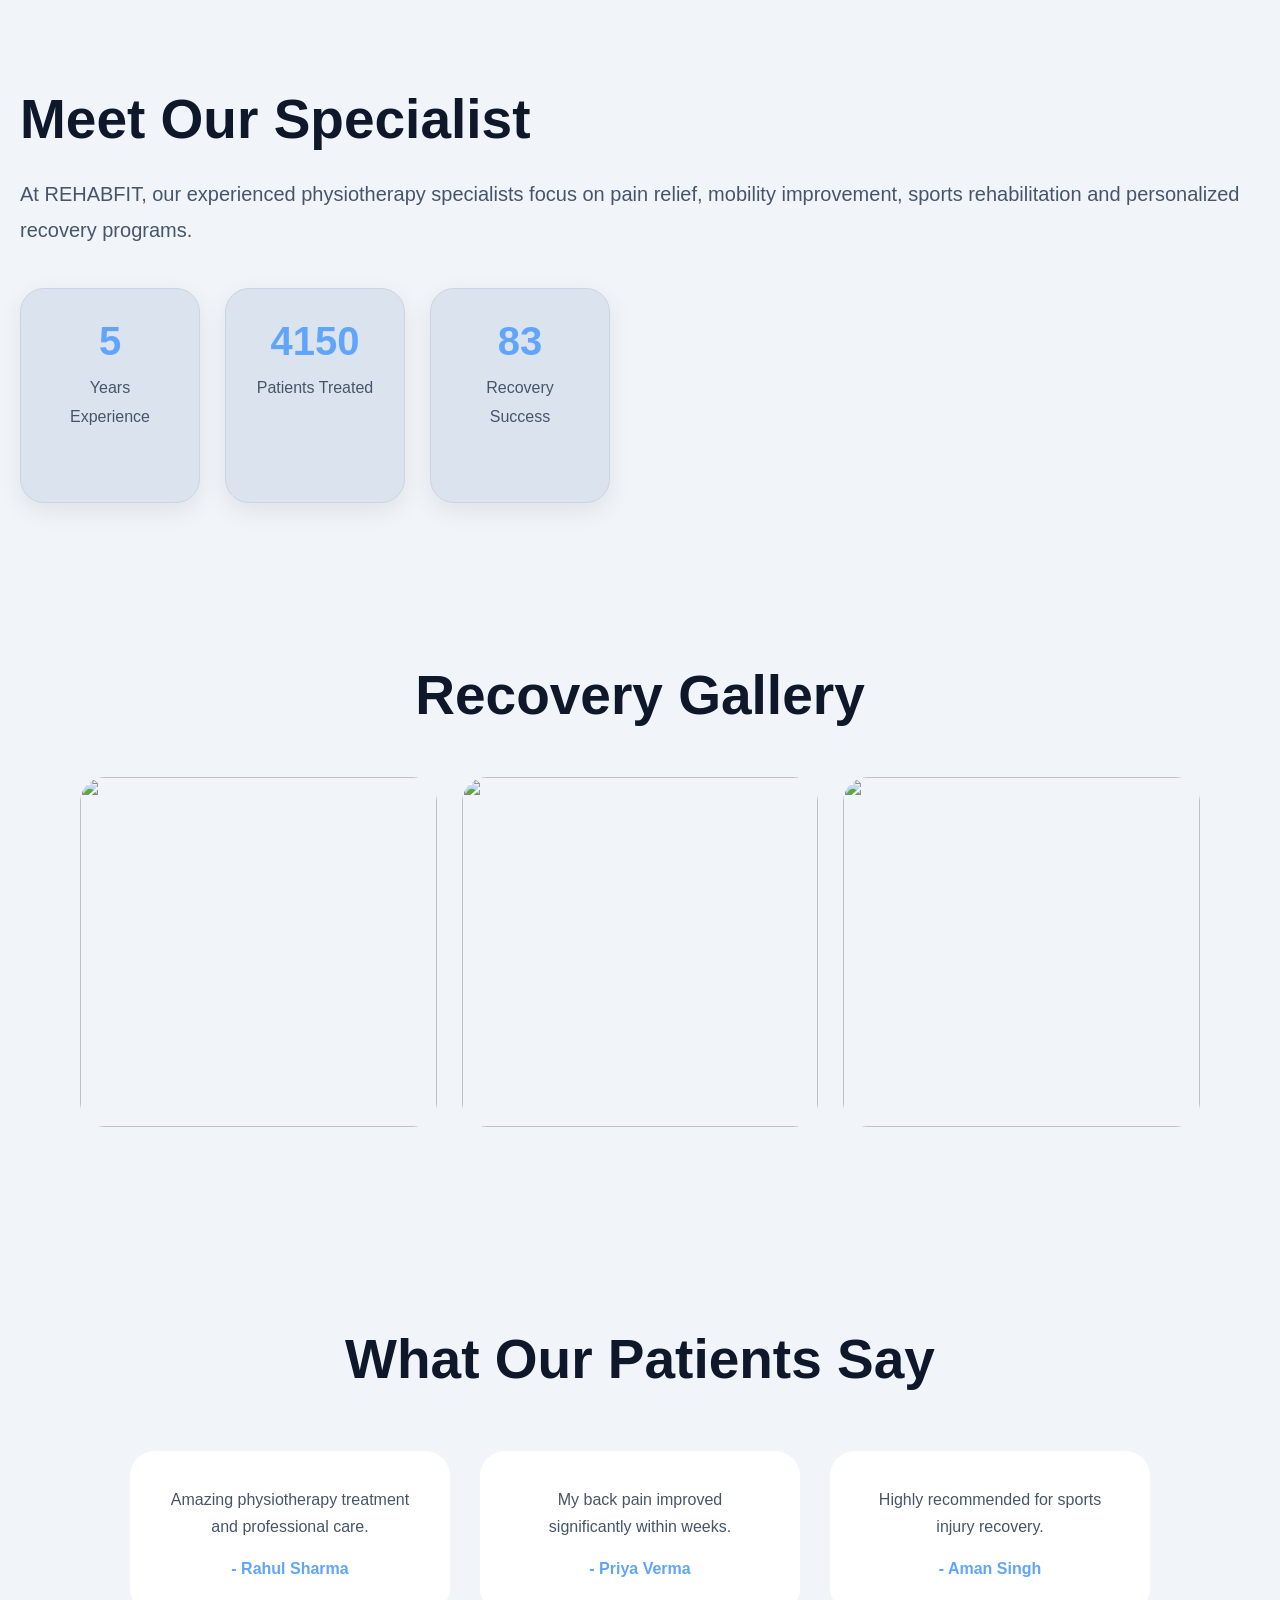
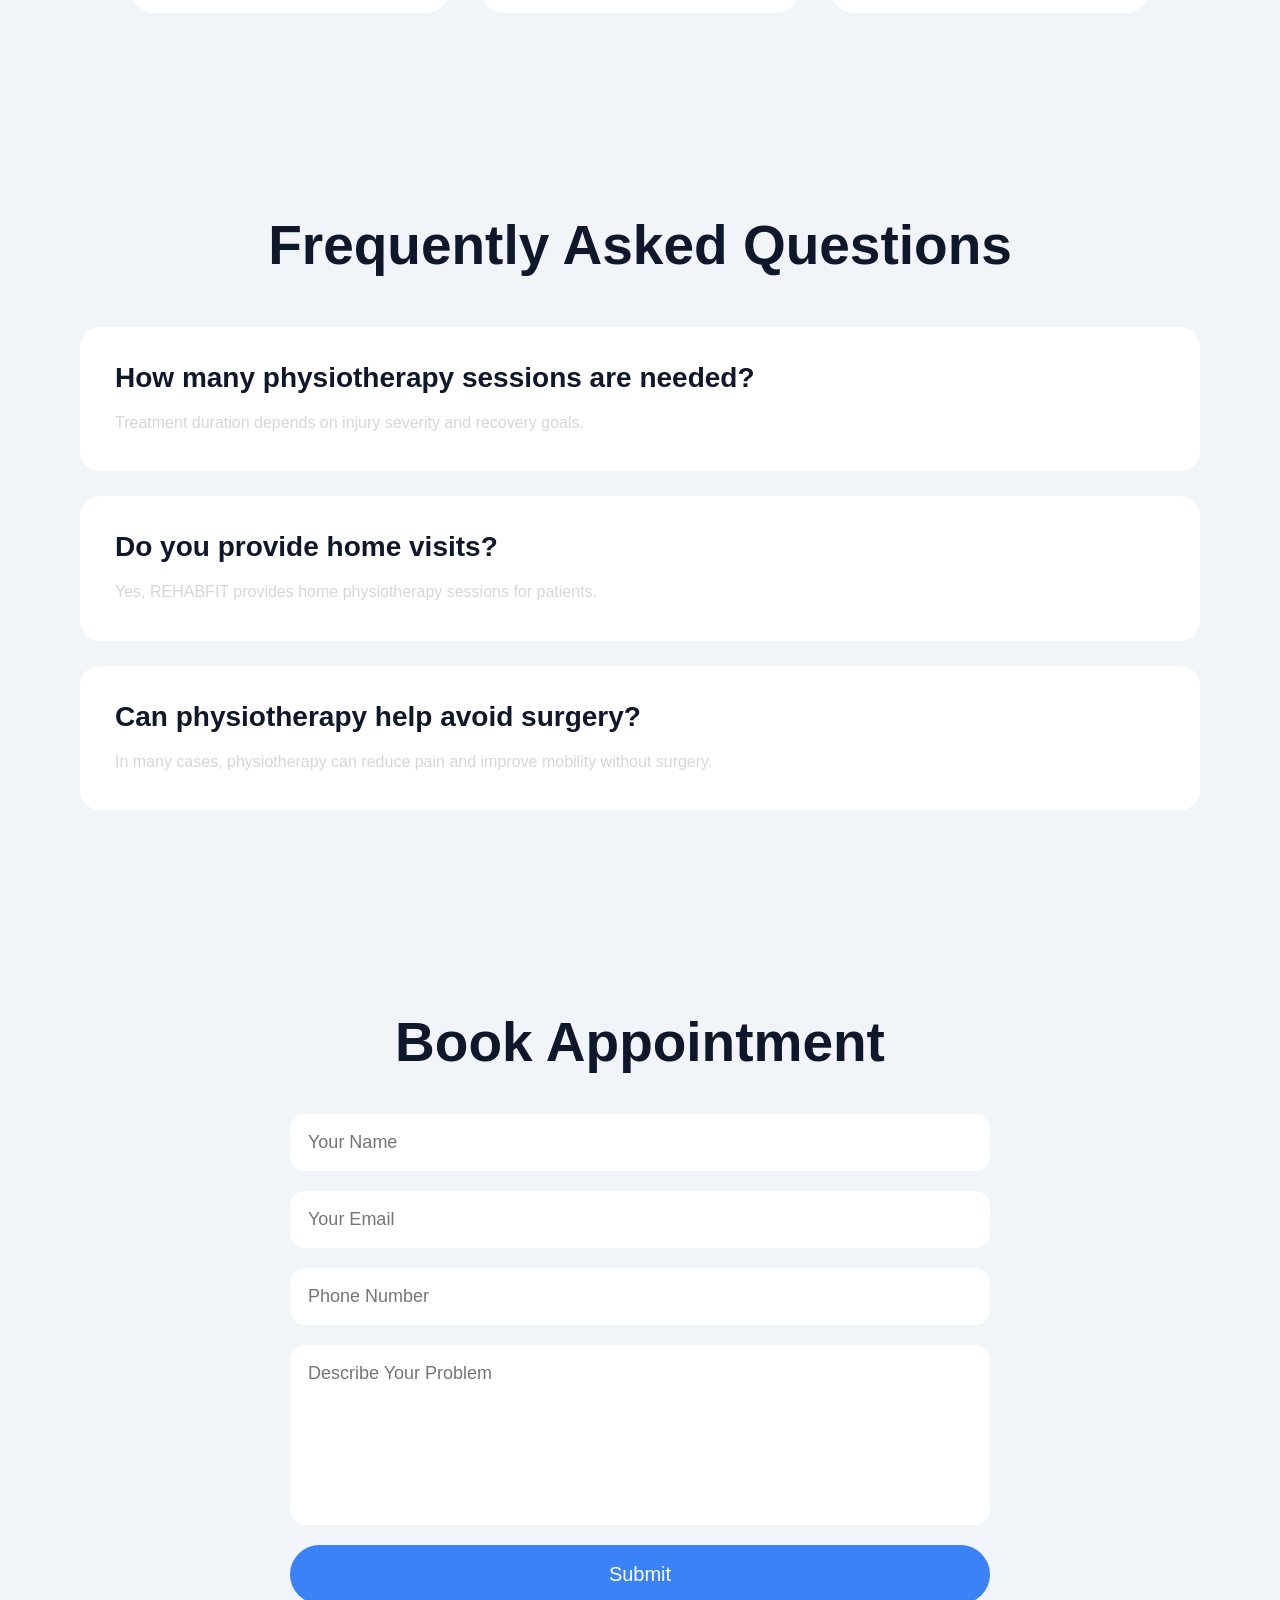
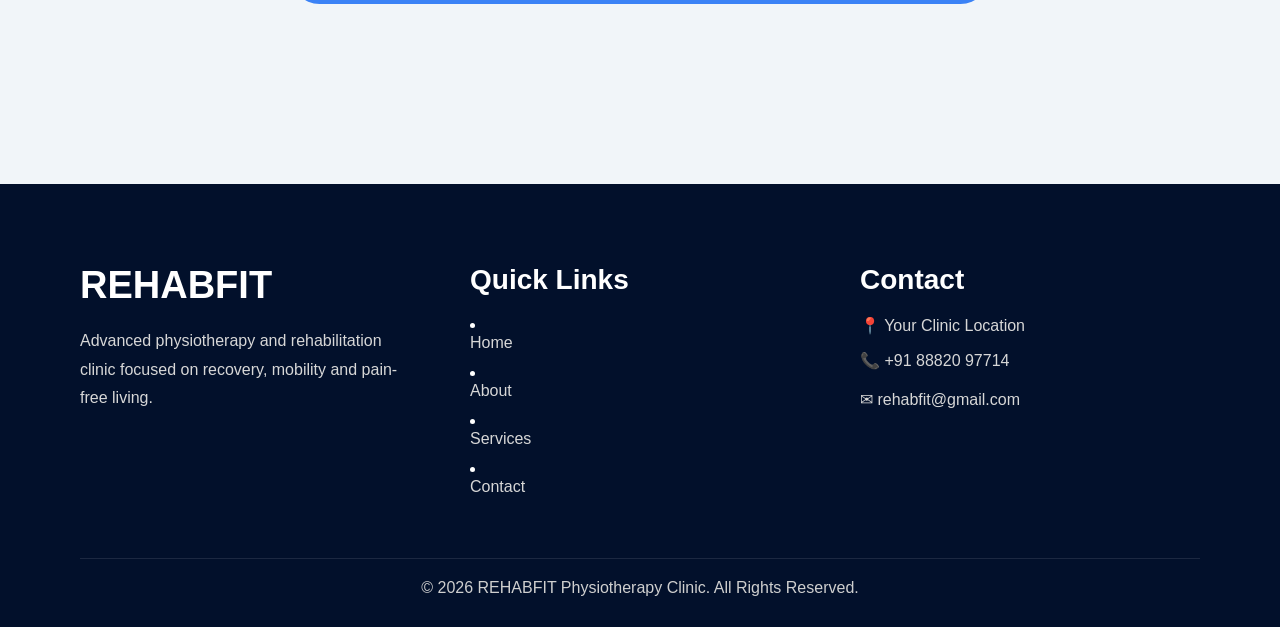
==== commit 13f9092f: "Fixed logo" ====
--- a/index.html
+++ b/index.html
@@ -32,7 +32,7 @@
 <header>
   <nav class="navbar">
 
-    <img src="https://upload.wikimedia.org/wikipedia/commons/a/a7/React-icon.svg" class="logo">
+    <img src="./assets/images/logo.png" class="logo" alt="REHABFIT Logo">
 
     <div class="menu-toggle">
       ☰
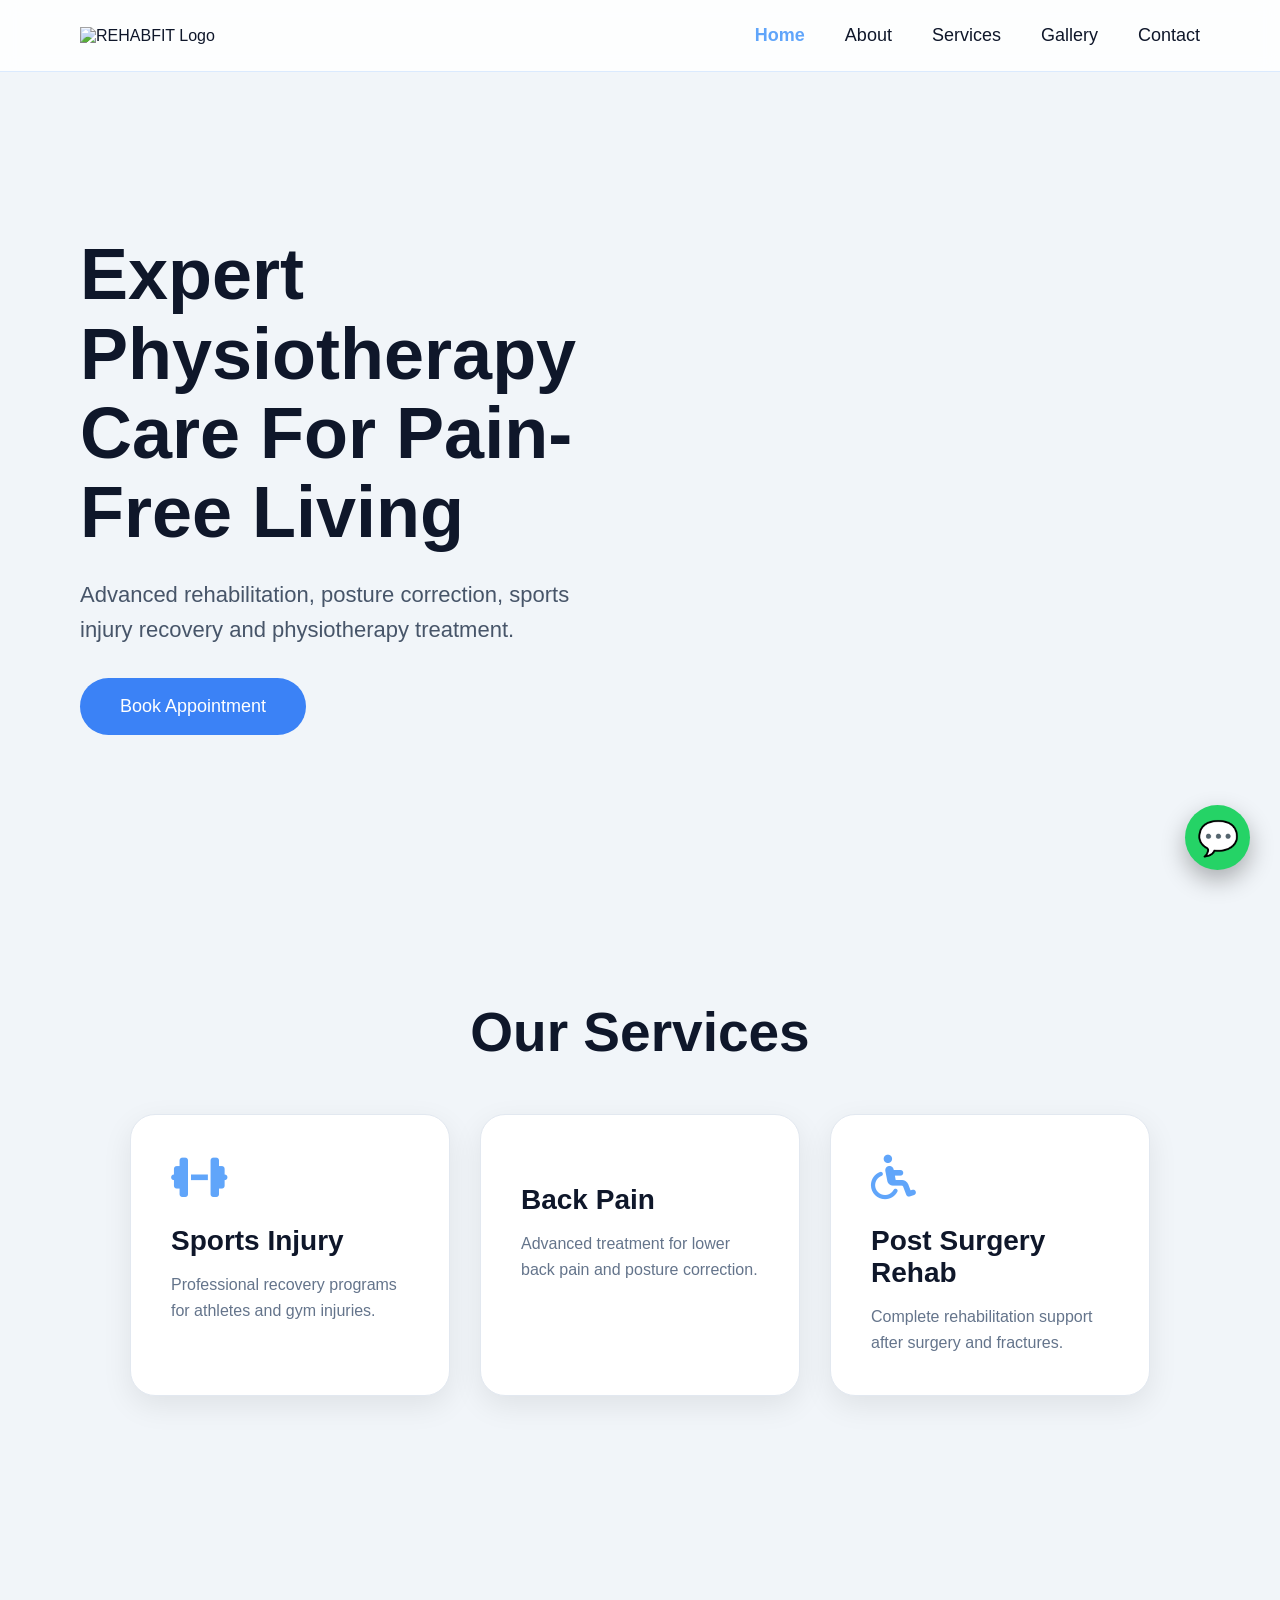
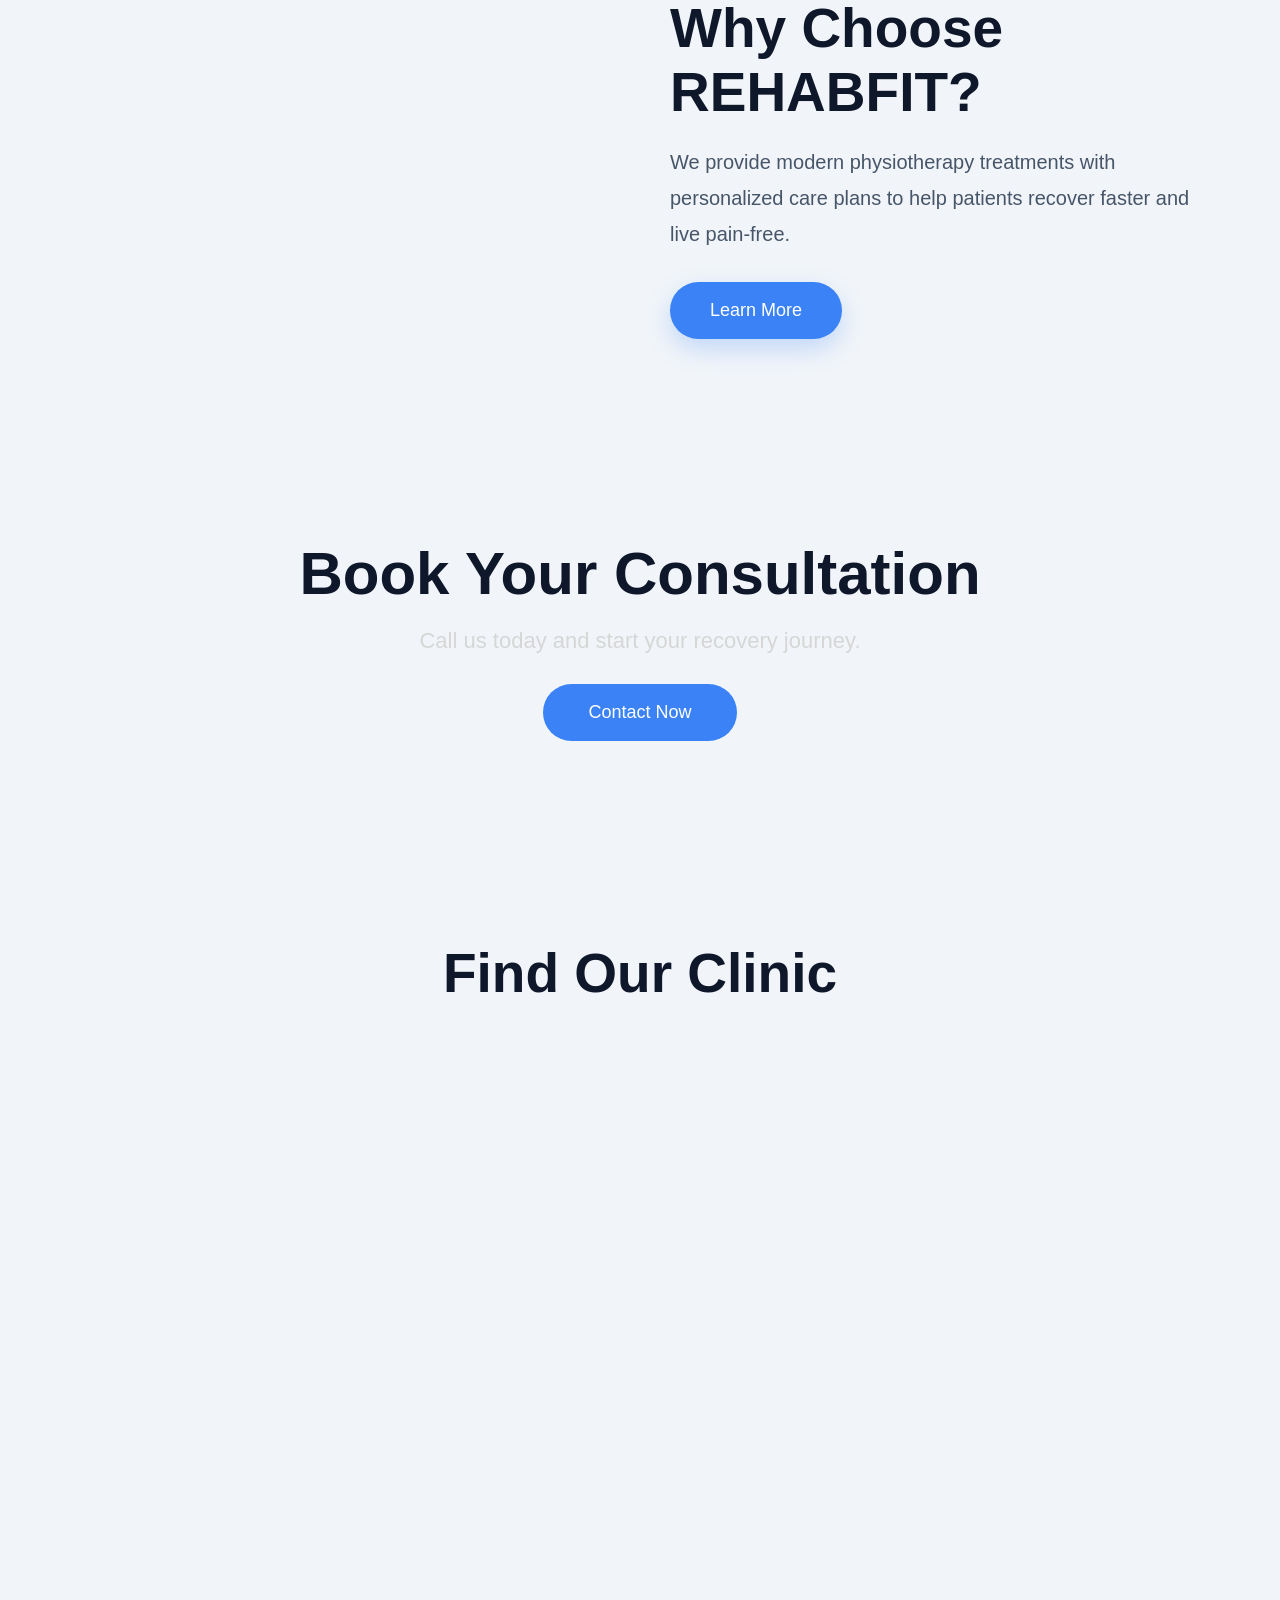
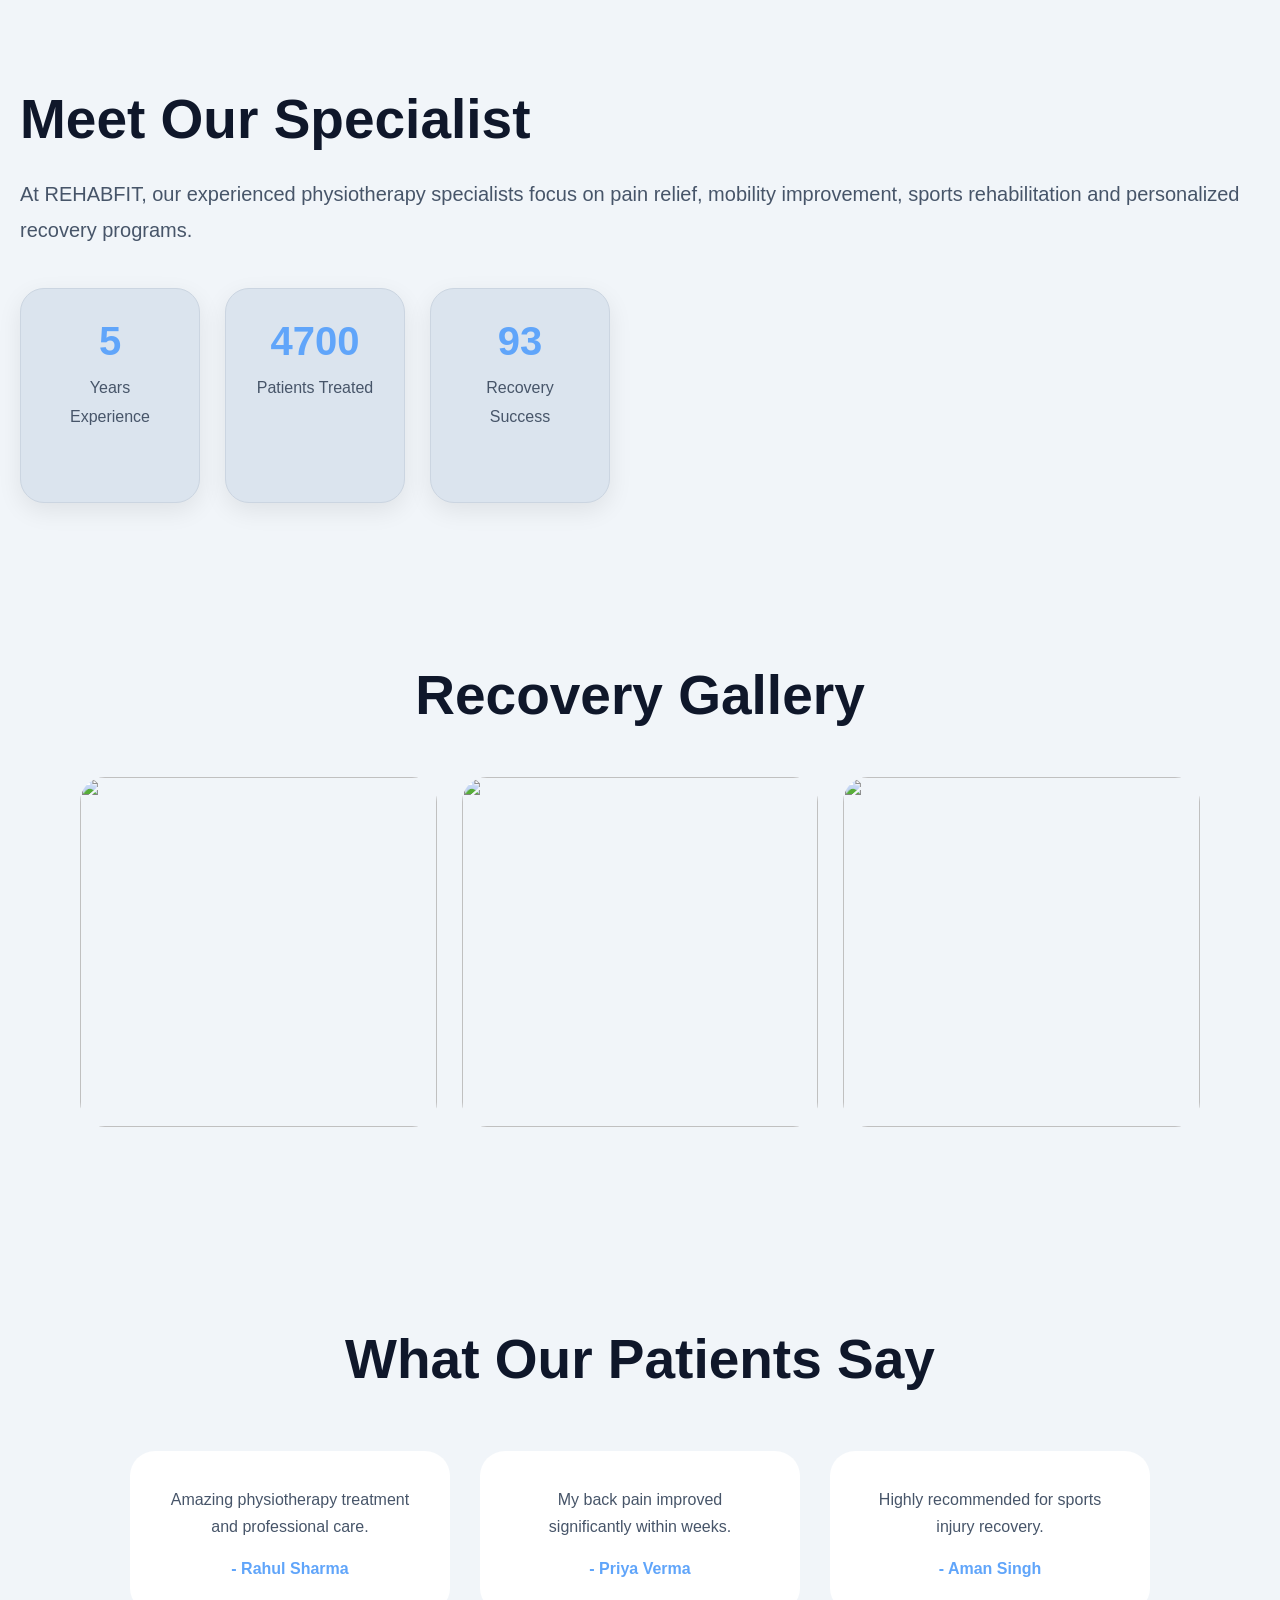
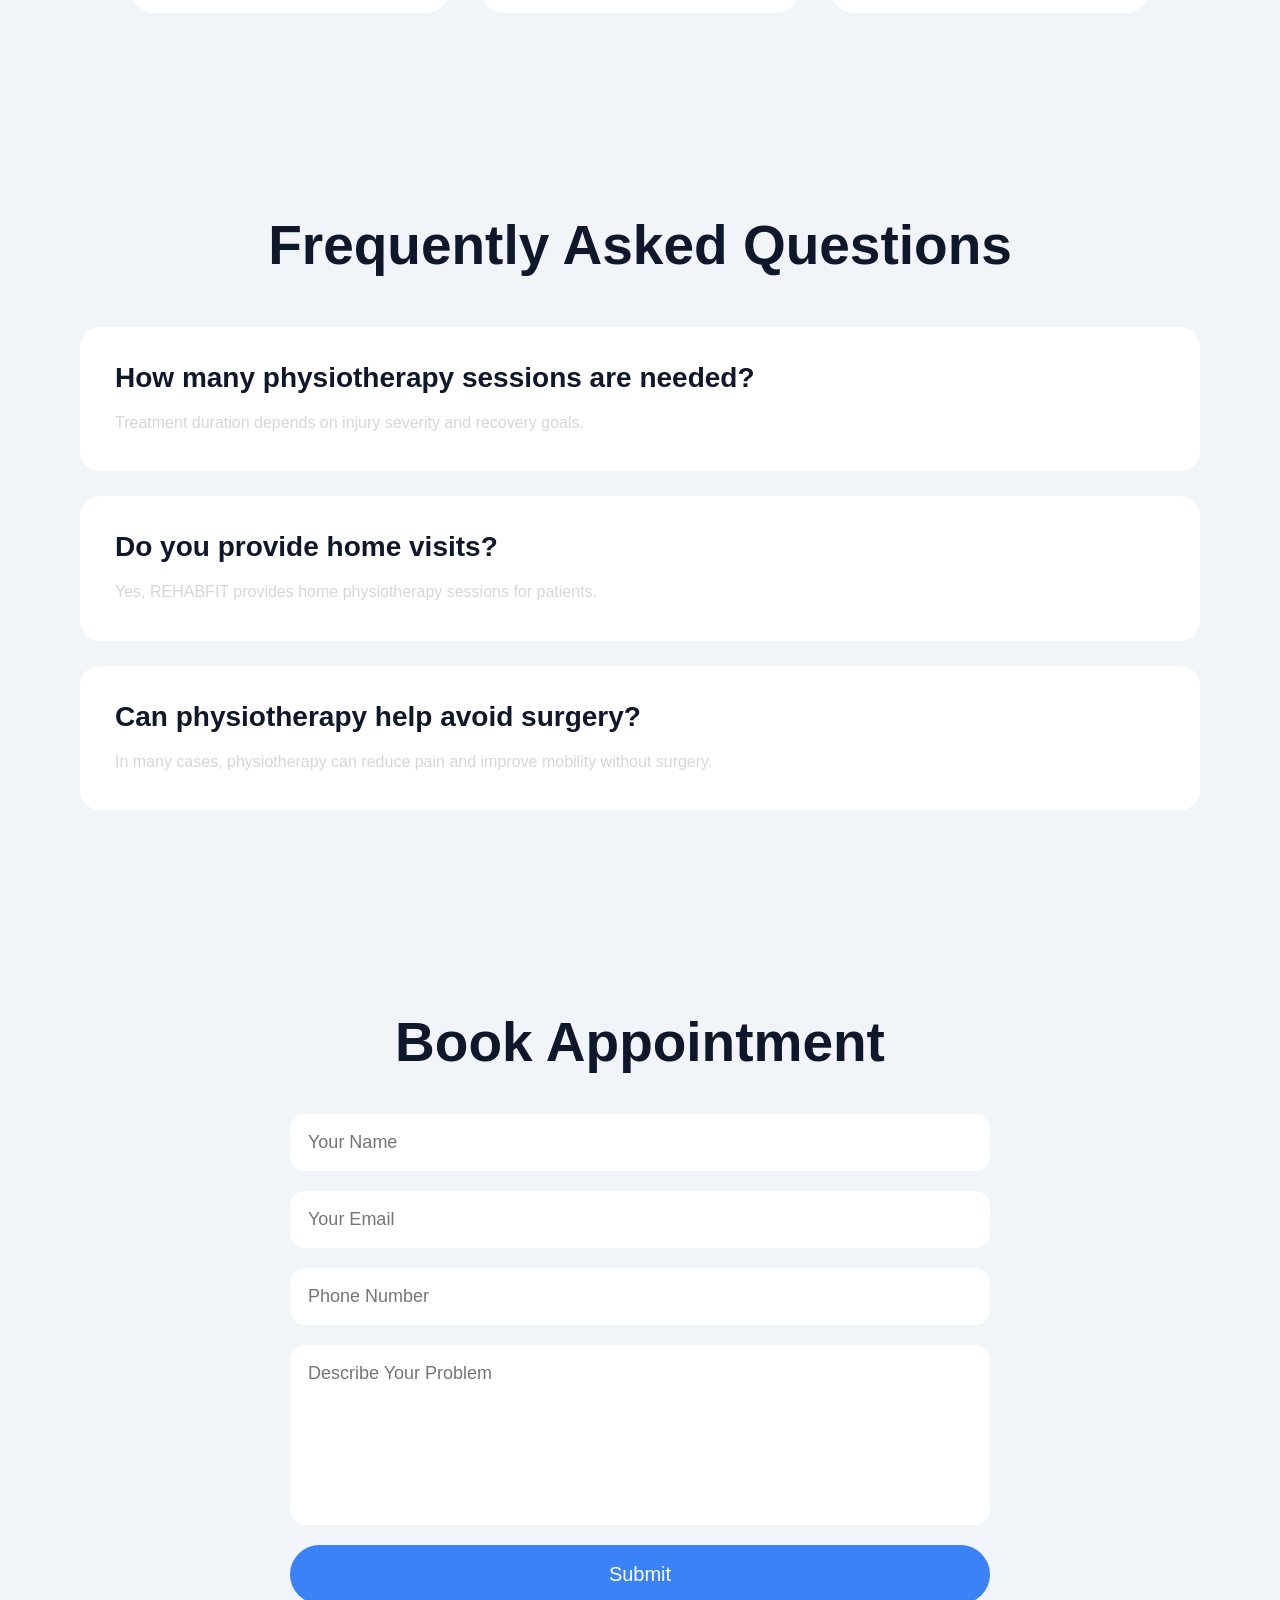
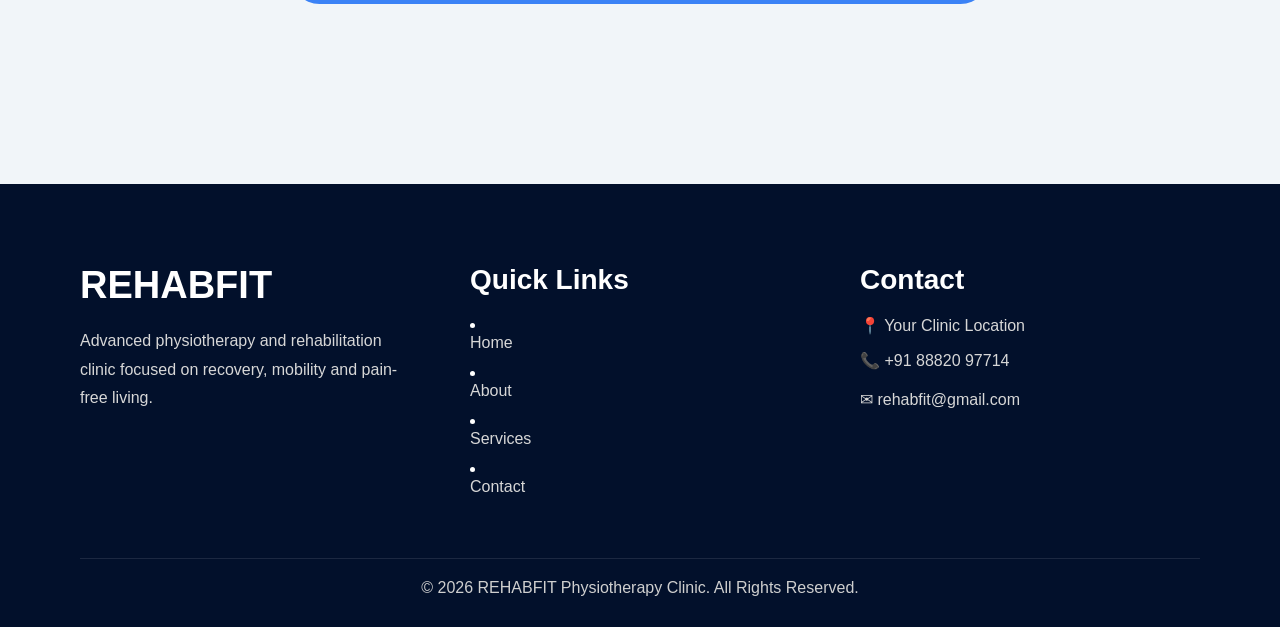
==== commit 513431ba: "Fixed logo" ====
--- a/index.html
+++ b/index.html
@@ -32,7 +32,7 @@
 <header>
   <nav class="navbar">
 
-    <img src="./assets/images/logo.png" class="logo" alt="REHABFIT Logo">
+    <img src="assets/images/logo.png" class="logo" alt="REHABFIT Logo">
 
     <div class="menu-toggle">
       ☰
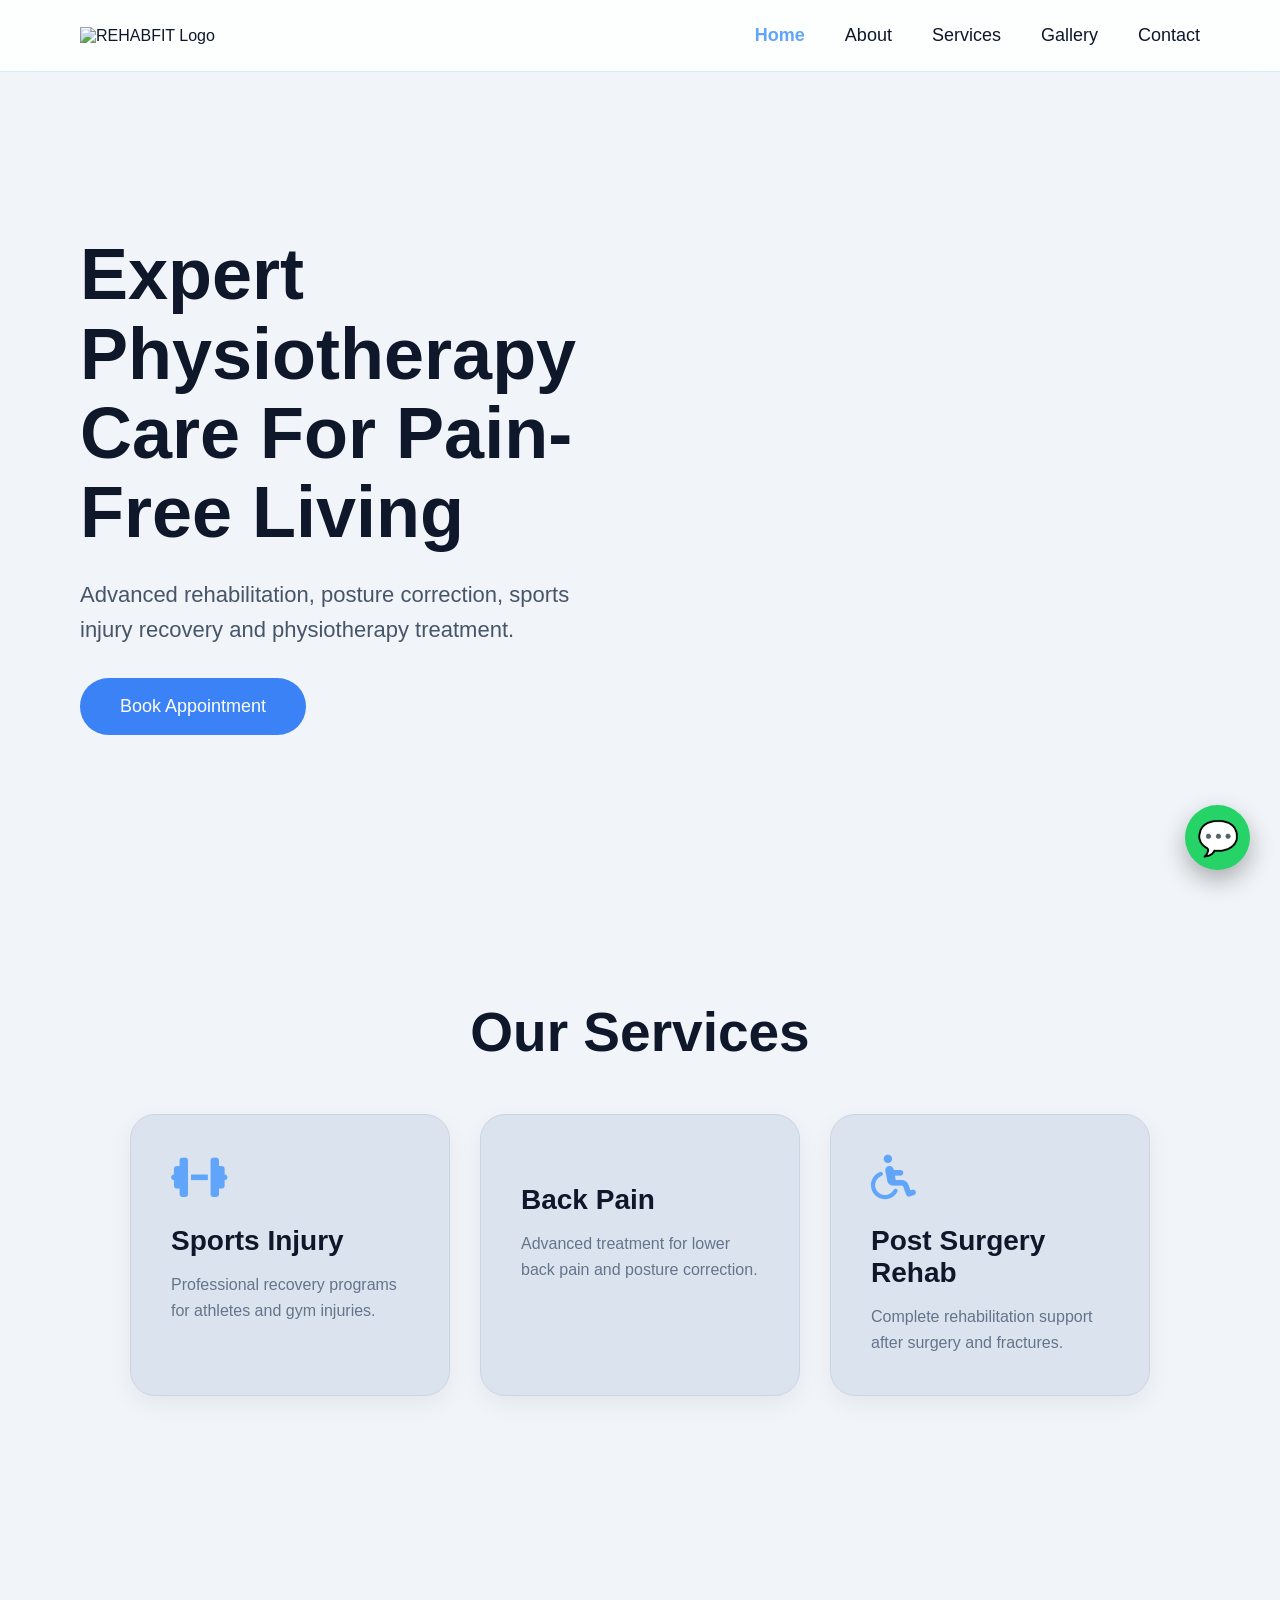
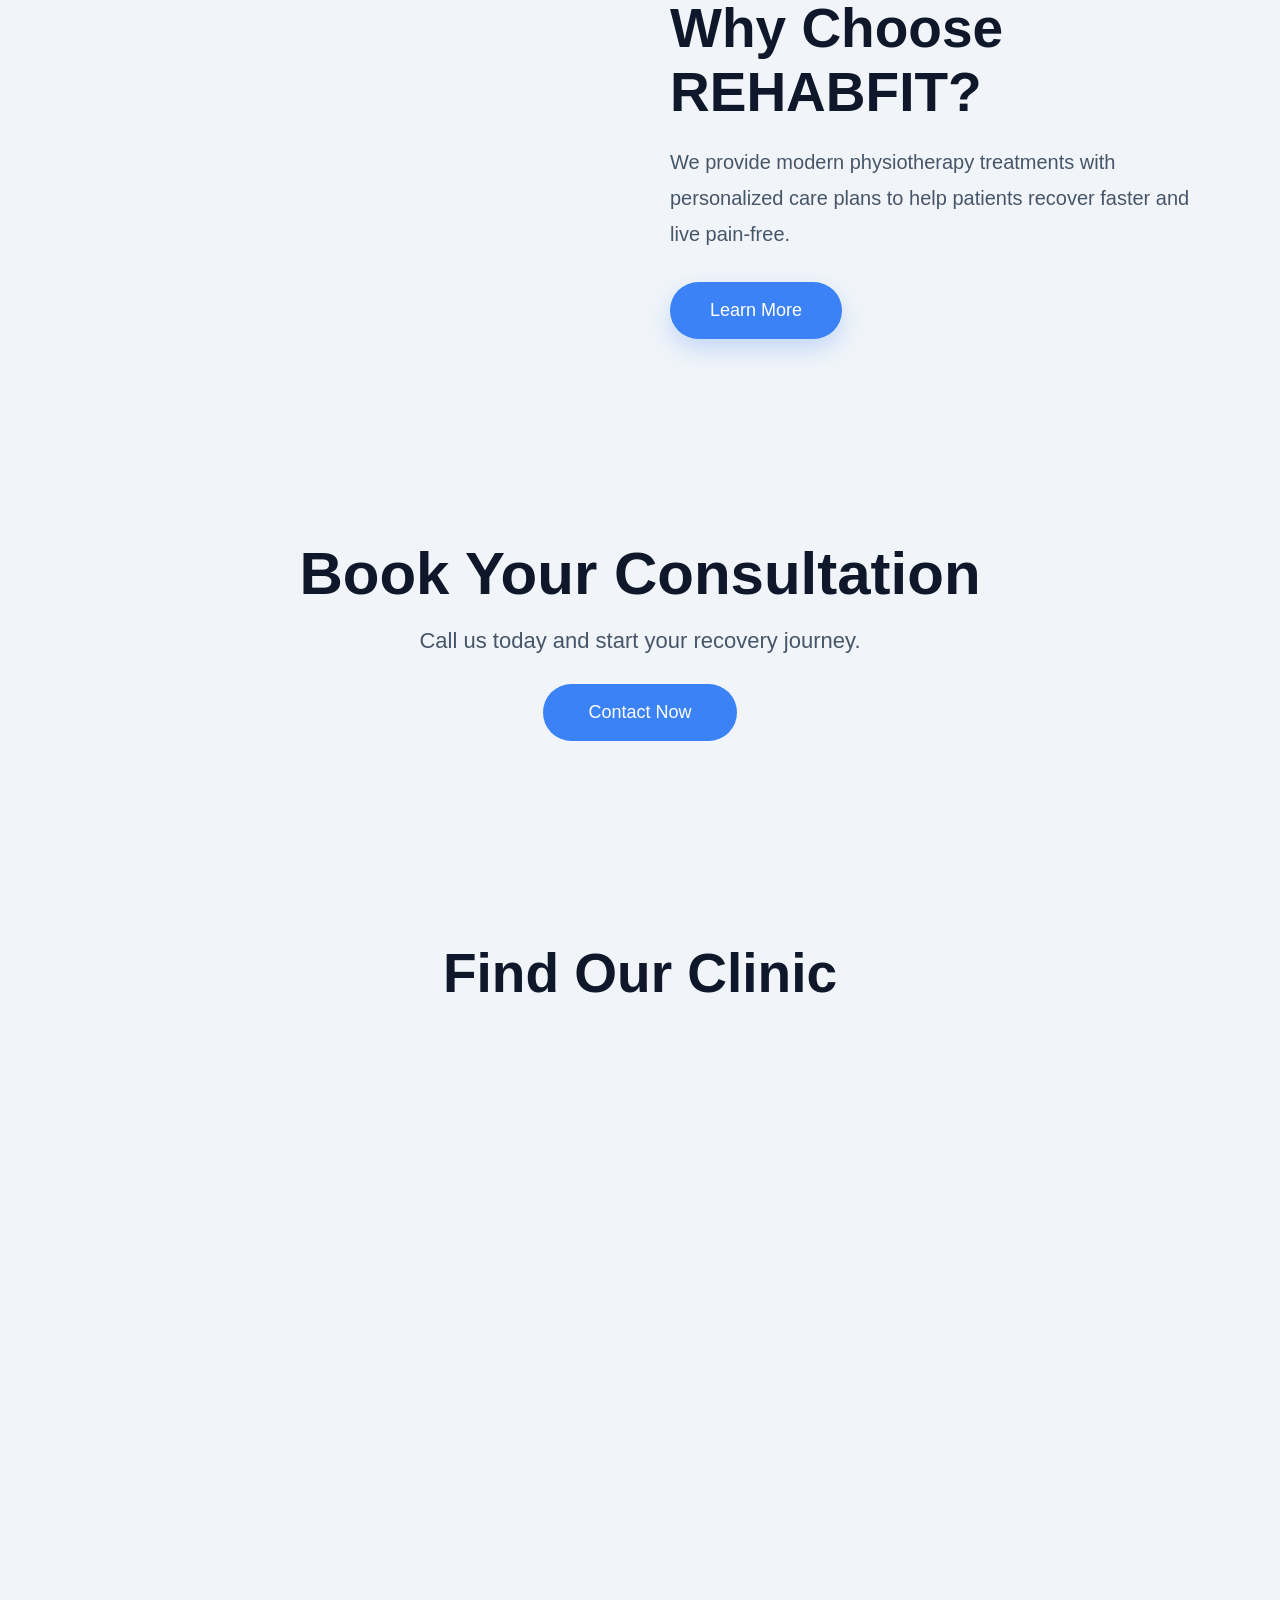
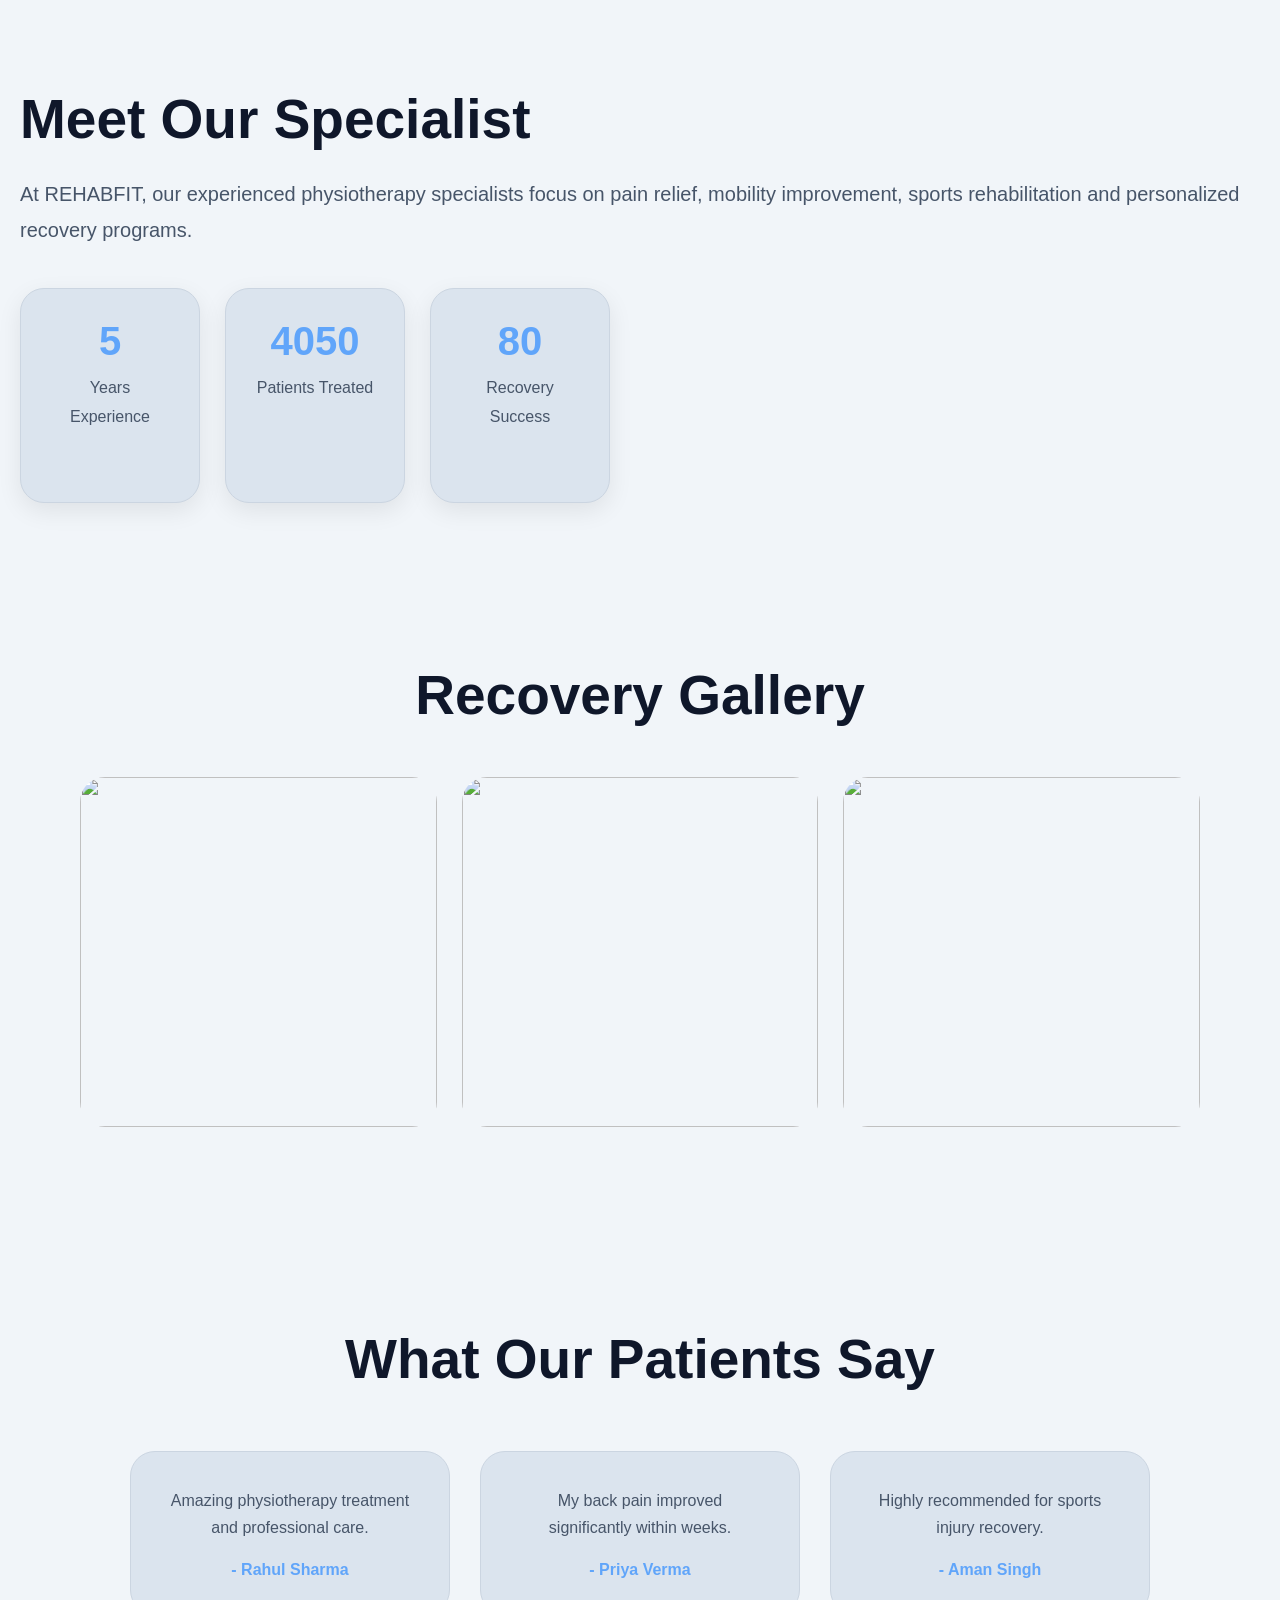
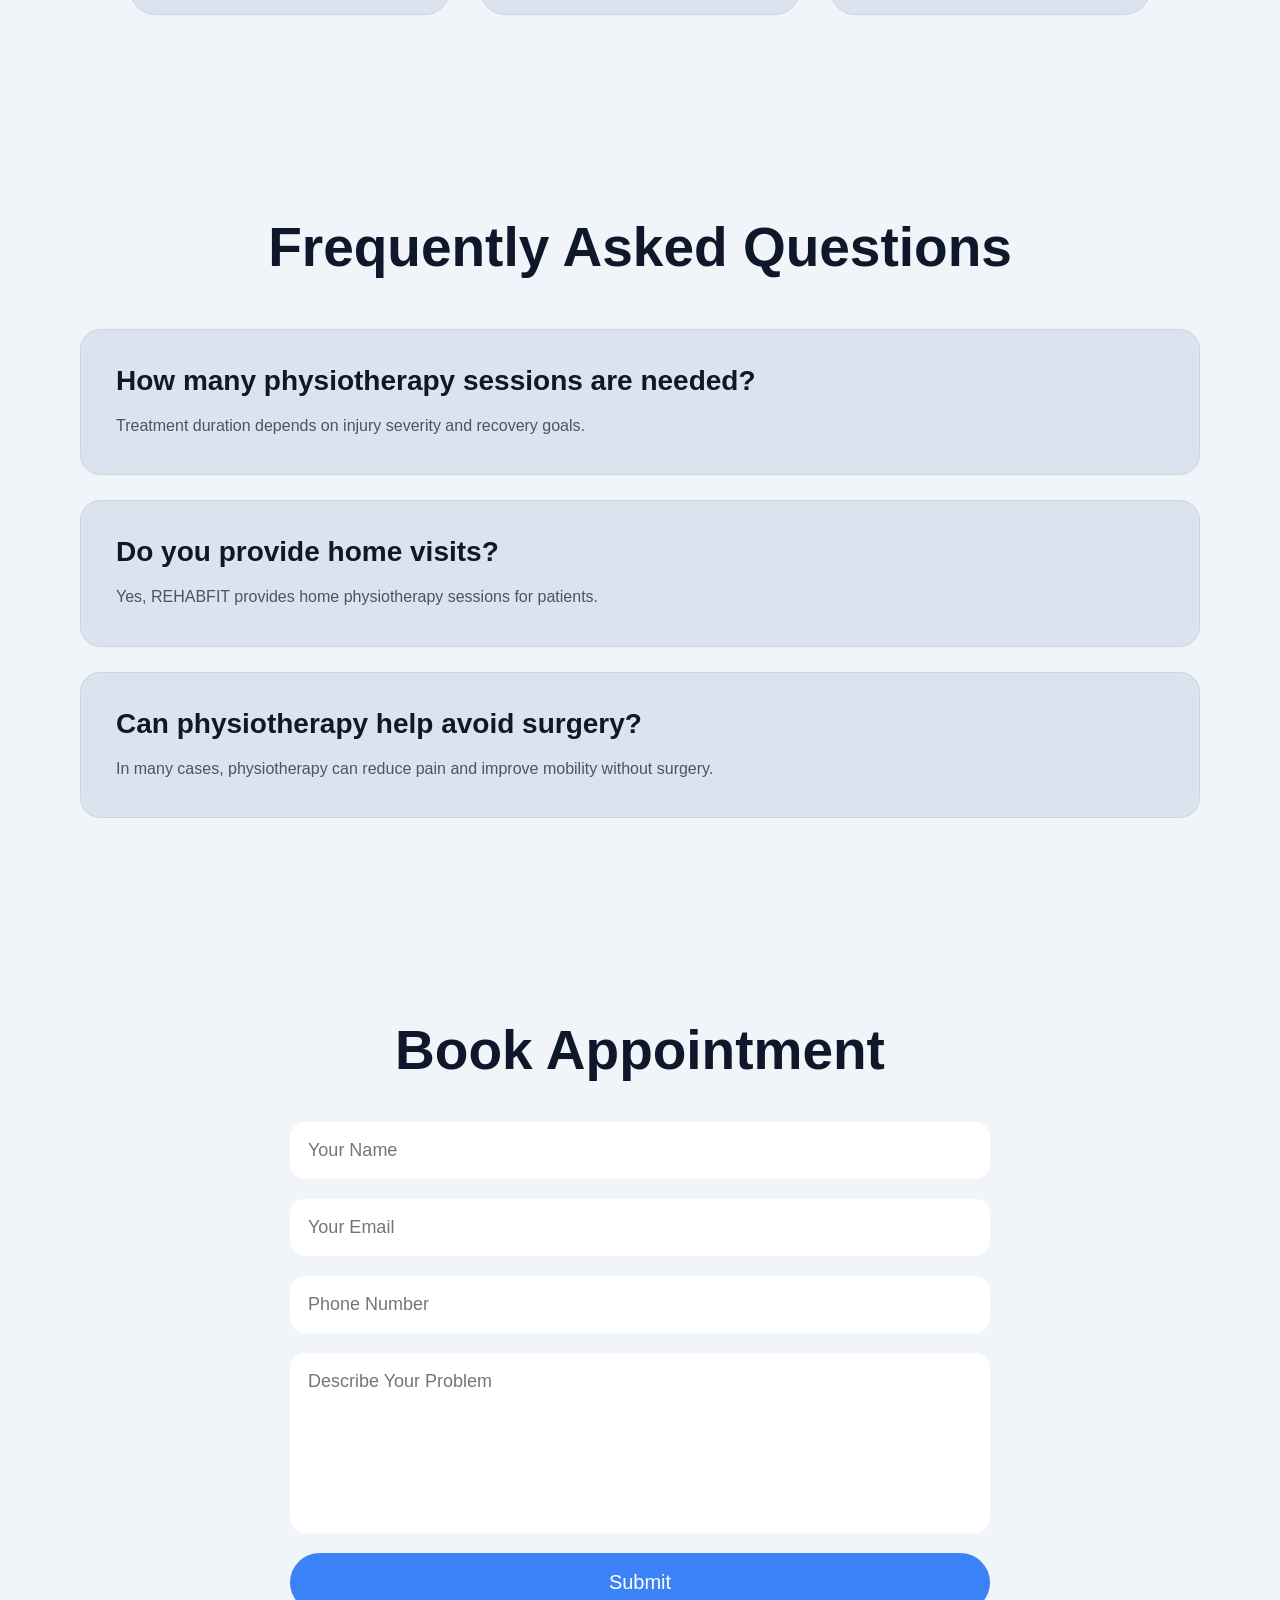
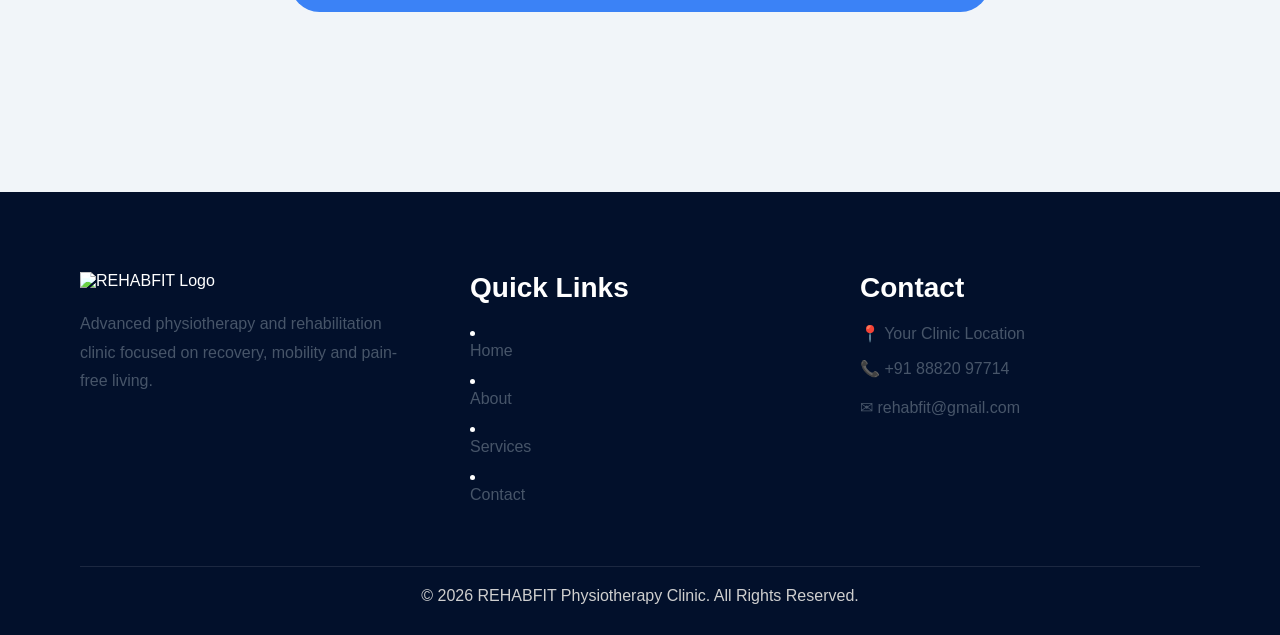
==== commit ca960289: "Added footer logo" ====
--- a/index.html
+++ b/index.html
@@ -314,14 +314,16 @@
 
   <div class="footer-container">
 
-    <div class="footer-box">
-      <h2>REHABFIT</h2>
-
-      <p>
-        Advanced physiotherapy and rehabilitation clinic focused on recovery,
-        mobility and pain-free living.
-      </p>
-    </div>
+<div class="footer-box">
+
+  <img src="assets/images/logo.png" class="footer-logo" alt="REHABFIT Logo">
+
+  <p>
+    Advanced physiotherapy and rehabilitation clinic focused on recovery,
+    mobility and pain-free living.
+  </p>
+
+</div>
 
     <div class="footer-box">
       <h3>Quick Links</h3>
--- a/style.css
+++ b/style.css
@@ -130,18 +130,18 @@
 }
 
 .card{
-    box-shadow:0 10px 30px rgba(0,0,0,0.08);
-border:1px solid #e2e8f0;
-    background:white;
+    background:#dbe4ee;
     padding:40px;
     border-radius:25px;
     width:320px;
     transition:0.4s;
+    border:1px solid #cbd5e1;
+    box-shadow:0 8px 25px rgba(0,0,0,0.06);
 }
 
 .card:hover{
     transform:translateY(-10px);
-    background:#12347d;
+    background:#cfd9e6;
 }
 
 .card h3{
@@ -222,11 +222,12 @@
 }
 
 .review{
-    background:white;
+    background:#dbe4ee;
     color:#0f172a;
     padding:35px;
     border-radius:25px;
     width:320px;
+    border:1px solid #cbd5e1;
 }
 
 .review p{
@@ -254,7 +255,7 @@
 .contact p{
     font-size:22px;
     margin-bottom:30px;
-    color:#d6d6d6;
+    color:#475569;
 }
 
 .contact button{
@@ -540,7 +541,7 @@
 }
 
 .footer-box p{
-    color:#d1d5db;
+    color:#cbd5e1;
     line-height:1.9;
     margin-bottom:12px;
 }
@@ -650,14 +651,14 @@
 }
 
 .footer-box p{
-    color:#d7d7d7;
+    color:#475569;
     line-height:1.8;
     margin-bottom:10px;
 }
 
 .footer-box a{
     display:block;
-    color:#d7d7d7;
+    color:#475569;
     text-decoration:none;
     margin-bottom:12px;
     transition:0.3s;
@@ -686,7 +687,7 @@
     transform:scale(1.2) rotate(5deg);
 }
 .footer-box a{
-    color:#d7d7d7;
+    color:#475569;
     text-decoration:none;
     margin-bottom:12px;
     display:block;
@@ -715,16 +716,17 @@
 }
 
 .faq-box{
-    background:white;
+    background:#dbe4ee;
     color:#0f172a;
     padding:35px;
     border-radius:20px;
     transition:0.3s;
+    border:1px solid #cbd5e1;
 }
 
 .faq-box:hover{
     transform:translateY(-5px);
-    background:#12347d;
+    background:#cfd9e6;
 }
 
 .faq-box h3{
@@ -733,7 +735,7 @@
 }
 
 .faq-box p{
-    color:#d6d6d6;
+    color:#475569;
     line-height:1.7;
 }
 /* LOADER */
@@ -789,3 +791,14 @@
     color:#60a5fa;
     font-weight:bold;
 }
+.footer-logo{
+    width:220px;
+    height:auto;
+    margin-bottom:20px;
+    display:block;
+    filter:brightness(1.2);
+}
+.footer-logo:hover{
+    transform:scale(1.03);
+    transition:0.3s;
+}
